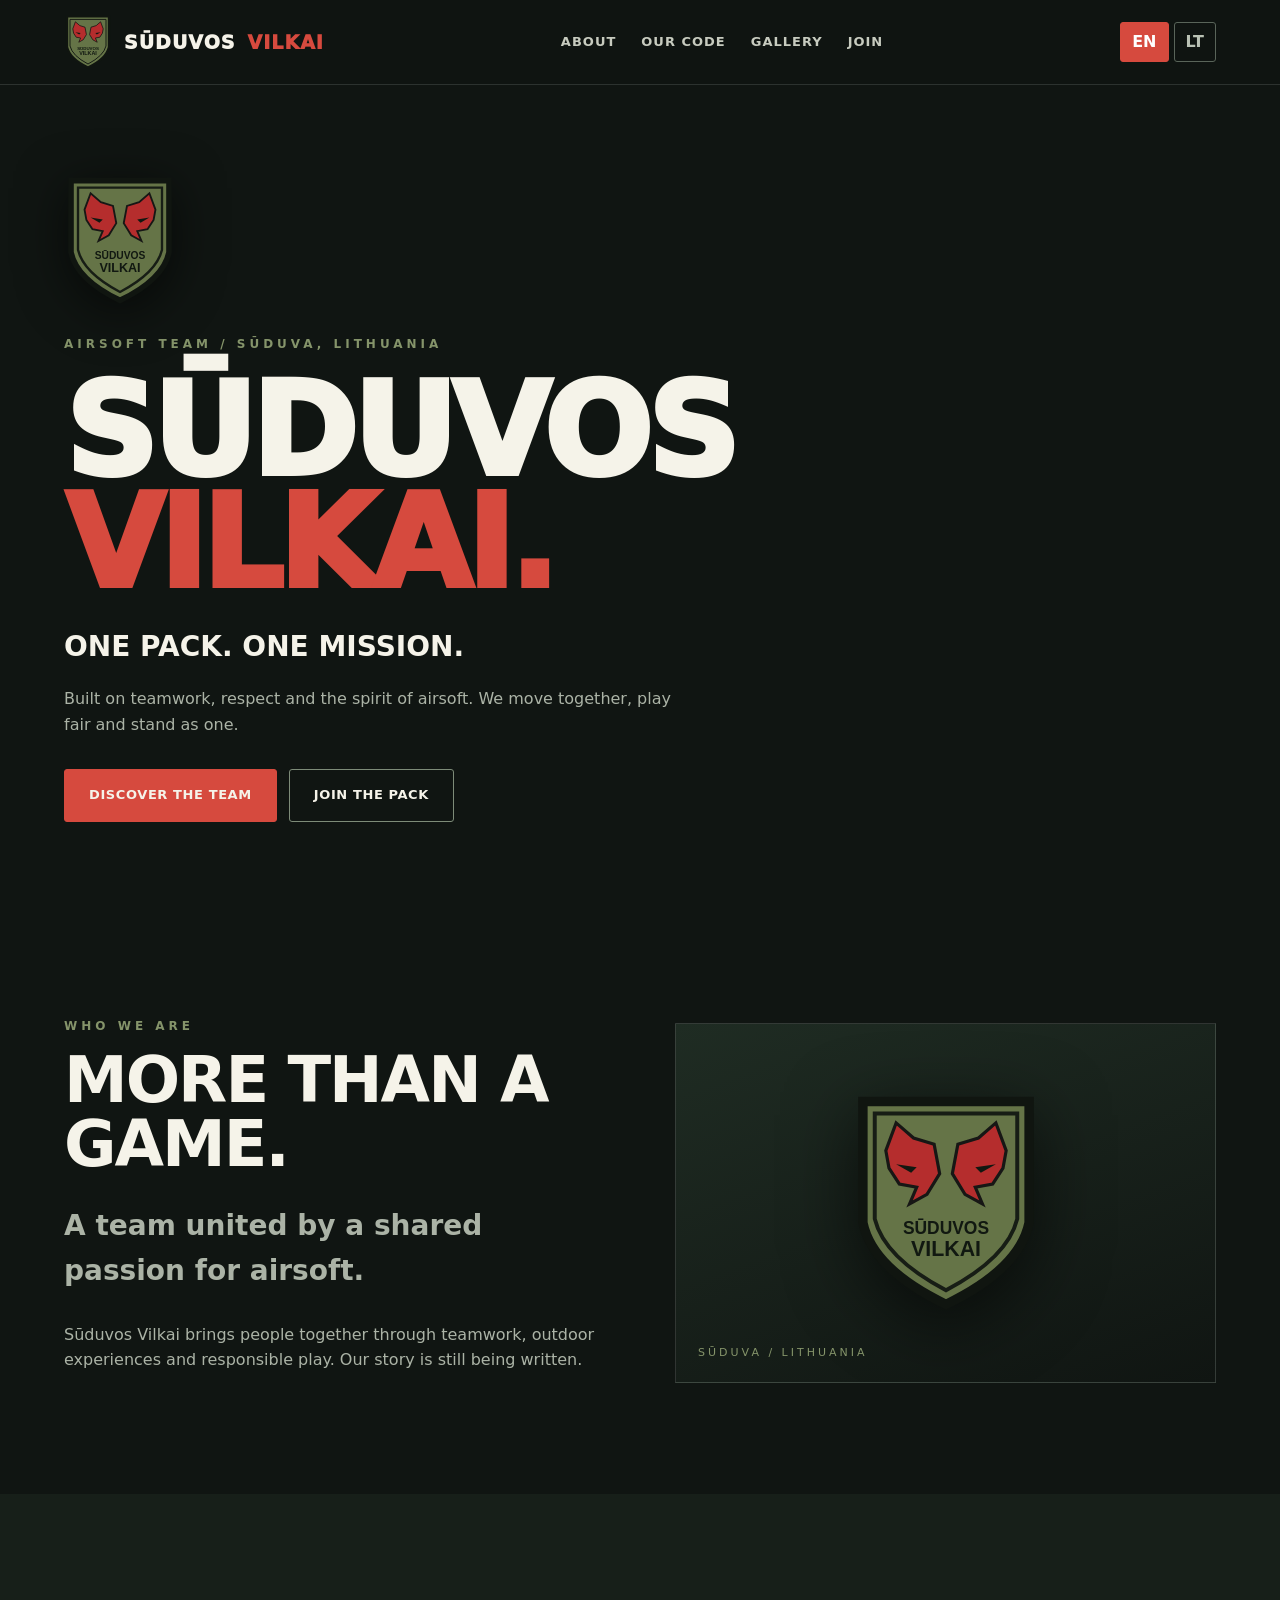
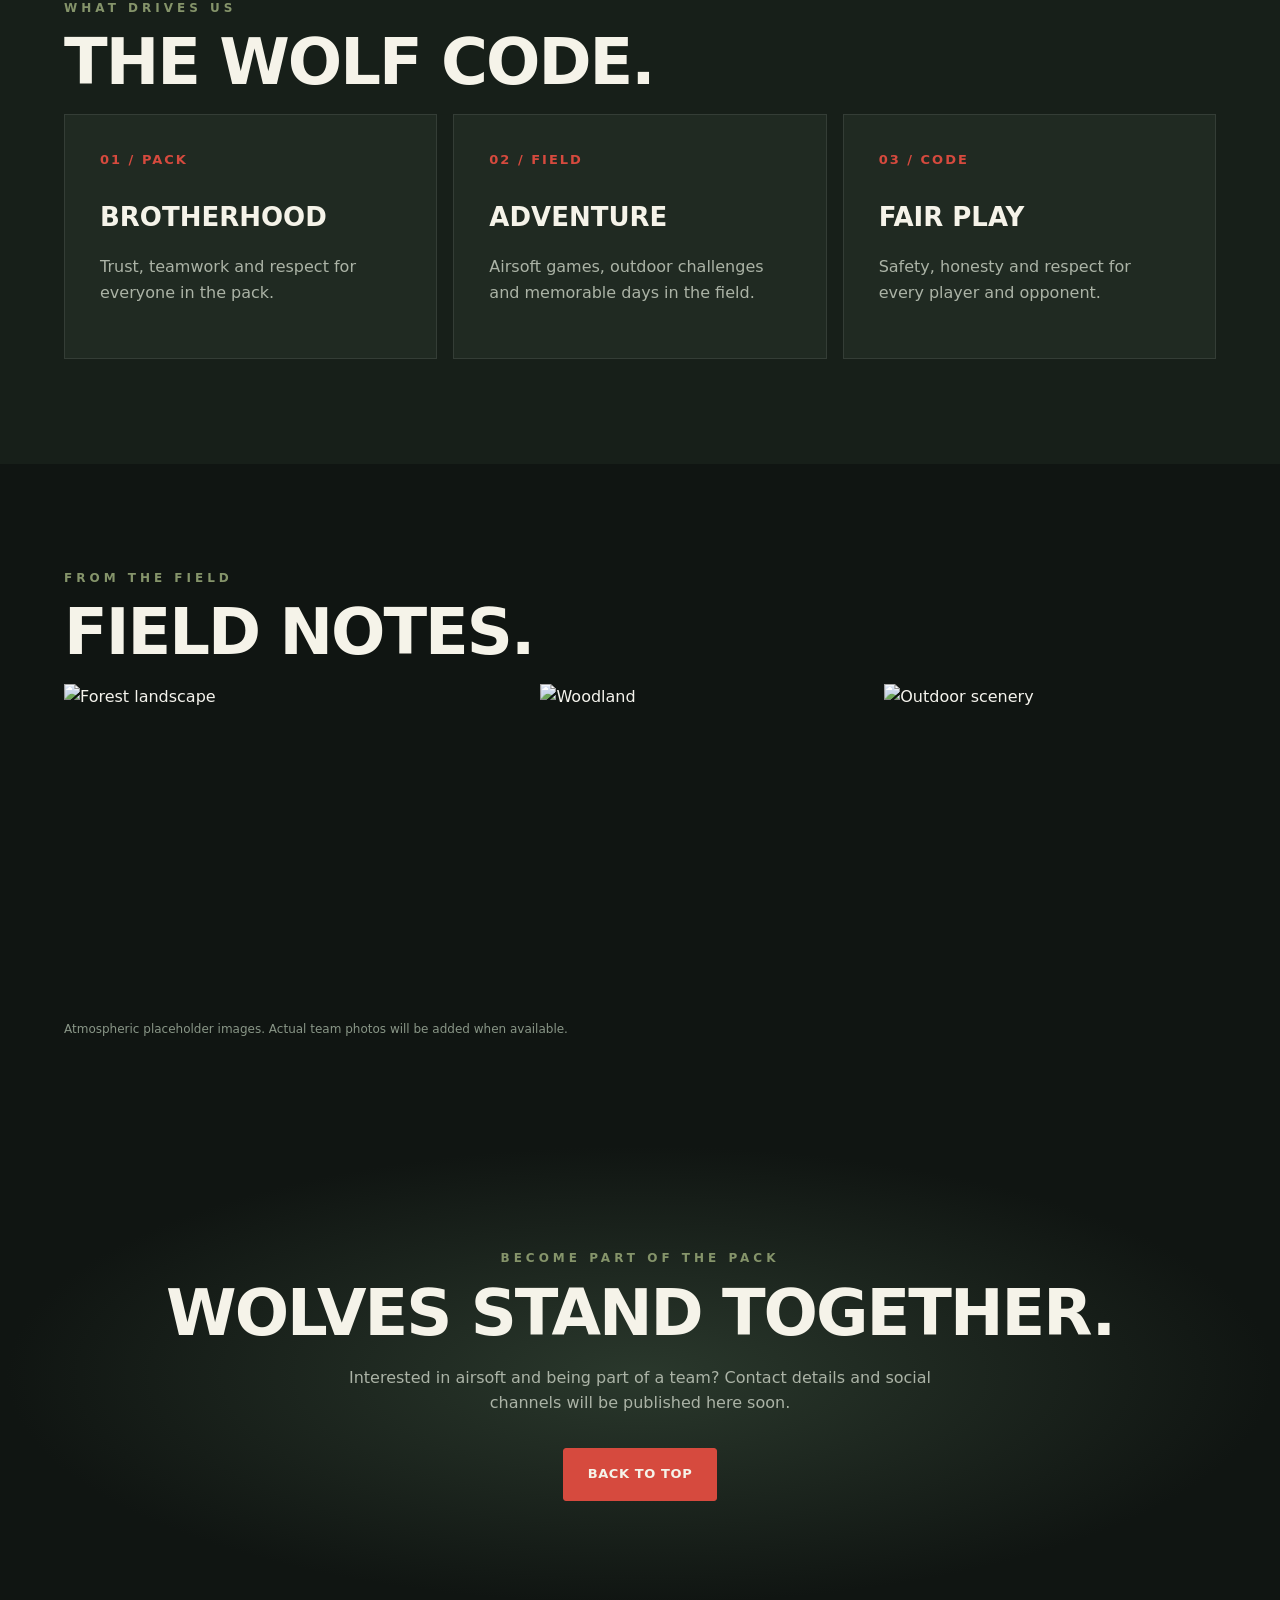
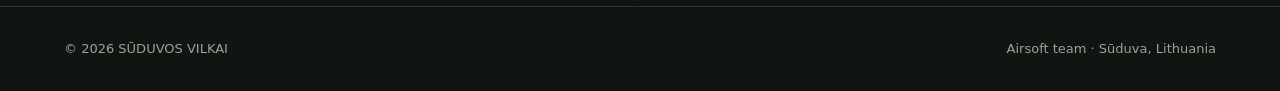
==== airsoft/index.html @ 10c409d3 "Redesign Sūduvos Vilkai website with polished responsive bilingual layout" ====
<!doctype html><html lang="en"><head><meta charset="utf-8"><meta name="viewport" content="width=device-width,initial-scale=1"><meta name="theme-color" content="#101512"><meta name="description" content="Sūduvos Vilkai airsoft team. One pack. One mission."><title>SŪDUVOS VILKAI | Airsoft Team</title><style>
:root{--bg:#101512;--panel:#19211b;--olive:#85946a;--red:#d64a3e;--white:#f5f3e9;--muted:#abb3a6}*{box-sizing:border-box}html{scroll-behavior:smooth}body{margin:0;background:var(--bg);color:var(--white);font:16px/1.6 system-ui,-apple-system,Segoe UI,sans-serif}a{color:inherit;text-decoration:none}button{font:inherit;cursor:pointer}.wrap{width:min(1180px,90%);margin:auto}header{position:sticky;top:0;z-index:10;background:#101512ee;border-bottom:1px solid #ffffff20;backdrop-filter:blur(14px)}.nav{min-height:84px;display:flex;align-items:center;justify-content:space-between;gap:24px}.brand{display:flex;align-items:center;gap:12px;font-size:19px;line-height:1;font-weight:950;letter-spacing:1px}.brand img{height:56px}.brand em{font-style:normal;color:var(--red)}nav{display:flex;gap:25px}nav a{font-size:13px;font-weight:800;letter-spacing:1px;text-transform:uppercase;color:#c7cbbf}nav a:hover{color:var(--white)}.langs{display:flex;gap:5px}.langs button{background:transparent;border:1px solid #596459;color:#b9c1b4;padding:6px 11px;border-radius:3px;font-weight:800}.langs button.active{background:var(--red);border-color:var(--red);color:white}.hero{position:relative;min-height:750px;display:flex;align-items:center;background:linear-gradient(90deg,#101512 0%,#101512ec 40%,#10151266 100%),url('https://images.unsplash.com/photo-1448375240586-882707db888b?auto=format&fit=crop&w=1800&q=85') center/cover}.hero:after{content:"";position:absolute;bottom:0;left:0;right:0;height:140px;background:linear-gradient(transparent,var(--bg))}.hero .wrap{position:relative;z-index:1;padding:90px 0}.tag{color:var(--olive);font-size:12px;letter-spacing:4px;font-weight:900;text-transform:uppercase}.hero-mark{width:112px;filter:drop-shadow(0 10px 25px #0009);margin-bottom:22px}h1{font-size:clamp(66px,10vw,138px);line-height:.87;letter-spacing:-5px;margin:22px 0 26px;font-weight:1000}h1 span{color:var(--red)}.lead{font-size:clamp(20px,2.7vw,28px);font-weight:700;color:#f5f3e9;max-width:650px}.sub{color:var(--muted);max-width:620px}.actions{display:flex;gap:12px;flex-wrap:wrap;margin-top:32px}.btn{padding:15px 24px;font-weight:900;letter-spacing:.6px;text-transform:uppercase;font-size:13px;background:var(--red);border:1px solid var(--red);border-radius:3px}.btn.secondary{background:transparent;border-color:#7d8b78}.section{padding:105px 0}.section.dark{background:#171f19}.section-head{display:flex;justify-content:space-between;align-items:end;gap:20px;margin-bottom:36px}.section h2{font-size:clamp(35px,5vw,65px);line-height:1;letter-spacing:-2px;text-transform:uppercase;margin:12px 0 20px}.section p{color:var(--muted)}.intro{display:grid;grid-template-columns:1fr 1fr;gap:70px;align-items:center}.intro-visual{min-height:360px;border:1px solid #ffffff22;background:linear-gradient(160deg,#1f2c23,#101512);display:grid;place-items:center;position:relative;overflow:hidden}.intro-visual img{width:190px;filter:drop-shadow(0 18px 35px #0009)}.intro-visual:after{content:"SŪDUVA / LITHUANIA";position:absolute;bottom:20px;left:22px;letter-spacing:3px;font-size:11px;color:var(--olive)}.cards{display:grid;grid-template-columns:repeat(3,1fr);gap:16px}.card{padding:35px;background:#202a22;border:1px solid #ffffff17;min-height:245px}.card .number{color:var(--red);font-size:13px;font-weight:900;letter-spacing:2px}.card h3{font-size:26px;text-transform:uppercase;margin:26px 0 8px}.gallery{display:grid;grid-template-columns:1.4fr 1fr 1fr;gap:12px}.gallery img{width:100%;height:320px;object-fit:cover;filter:saturate(.65);display:block}.fine{font-size:12px;color:#899687;margin-top:16px}.join{text-align:center;background:radial-gradient(ellipse at center,#2a382c,#101512 70%)}.join p{margin:0 auto;max-width:600px}.join .actions{justify-content:center}.footer{padding:32px 0;border-top:1px solid #ffffff20;color:#98a497;font-size:13px}.footer .wrap{display:flex;justify-content:space-between;gap:15px}body:has(.langs button:focus-visible) button:focus-visible{outline:2px solid white}@media(max-width:850px){.nav{flex-wrap:wrap;padding:10px 0}.brand{font-size:16px}.brand img{height:45px}nav{order:3;width:100%;justify-content:space-between;gap:8px;padding-bottom:8px}nav a{font-size:11px}.hero{min-height:650px}.intro{grid-template-columns:1fr;gap:25px}.cards,.gallery{grid-template-columns:1fr}.gallery img{height:230px}.section{padding:70px 0}h1{letter-spacing:-3px}.footer .wrap{display:block}}@media(prefers-reduced-motion:reduce){html{scroll-behavior:auto}}</style></head><body>
<header><div class="wrap nav"><a class="brand" href="#home"><img src="data:image/svg+xml,%3Csvg%20xmlns%3D%22http%3A%2F%2Fwww.w3.org%2F2000%2Fsvg%22%20viewBox%3D%220%200%20240%20280%22%3E%3Cpath%20d%3D%22M15%2012H225V165Q213%20223%20120%20268Q27%20223%2015%20165Z%22%20fill%3D%22%23657447%22%20stroke%3D%22%23101510%22%20stroke-width%3D%2212%22%2F%3E%3Cpath%20d%3D%22M30%2027H210V160Q198%20209%20120%20250Q42%20209%2030%20160Z%22%20fill%3D%22none%22%20stroke%3D%22%23171d15%22%20stroke-width%3D%225%22%2F%3E%3Cg%20fill%3D%22%23b52d2d%22%20stroke%3D%22%23171715%22%20stroke-width%3D%224%22%3E%3Cpath%20d%3D%22M44%2074L57%2039L79%2058L105%2066L112%20103L96%20129L74%20141L83%20120L61%20116L48%2096Z%22%2F%3E%3Cpath%20d%3D%22M196%2074L183%2039L161%2058L135%2066L128%20103L144%20129L166%20141L157%20120L179%20116L192%2096Z%22%2F%3E%3C%2Fg%3E%3Cg%20fill%3D%22%23111811%22%3E%3Cpath%20d%3D%22M57%2091L83%2095L76%20102Z%22%2F%3E%3Cpath%20d%3D%22M183%2091L157%2095L164%20102Z%22%2F%3E%3C%2Fg%3E%3Ctext%20x%3D%22120%22%20y%3D%22179%22%20text-anchor%3D%22middle%22%20font-family%3D%22Arial%2Csans-serif%22%20font-size%3D%2222%22%20font-weight%3D%22900%22%20fill%3D%22%23111811%22%3ES%C5%AADUVOS%3C%2Ftext%3E%3Ctext%20x%3D%22120%22%20y%3D%22207%22%20text-anchor%3D%22middle%22%20font-family%3D%22Arial%2Csans-serif%22%20font-size%3D%2227%22%20font-weight%3D%22900%22%20fill%3D%22%23111811%22%3EVILKAI%3C%2Ftext%3E%3C%2Fsvg%3E" alt="Sūduvos Vilkai emblem">SŪDUVOS <em>VILKAI</em></a><nav><a href="#about" data-i="navAbout"></a><a href="#values" data-i="navValues"></a><a href="#gallery" data-i="navGallery"></a><a href="#join" data-i="navJoin"></a></nav><div class="langs"><button id="en" onclick="setLang('en')">EN</button><button id="lt" onclick="setLang('lt')">LT</button></div></div></header>
<main><div class="hero" id="home"><div class="wrap"><img class="hero-mark" src="data:image/svg+xml,%3Csvg%20xmlns%3D%22http%3A%2F%2Fwww.w3.org%2F2000%2Fsvg%22%20viewBox%3D%220%200%20240%20280%22%3E%3Cpath%20d%3D%22M15%2012H225V165Q213%20223%20120%20268Q27%20223%2015%20165Z%22%20fill%3D%22%23657447%22%20stroke%3D%22%23101510%22%20stroke-width%3D%2212%22%2F%3E%3Cpath%20d%3D%22M30%2027H210V160Q198%20209%20120%20250Q42%20209%2030%20160Z%22%20fill%3D%22none%22%20stroke%3D%22%23171d15%22%20stroke-width%3D%225%22%2F%3E%3Cg%20fill%3D%22%23b52d2d%22%20stroke%3D%22%23171715%22%20stroke-width%3D%224%22%3E%3Cpath%20d%3D%22M44%2074L57%2039L79%2058L105%2066L112%20103L96%20129L74%20141L83%20120L61%20116L48%2096Z%22%2F%3E%3Cpath%20d%3D%22M196%2074L183%2039L161%2058L135%2066L128%20103L144%20129L166%20141L157%20120L179%20116L192%2096Z%22%2F%3E%3C%2Fg%3E%3Cg%20fill%3D%22%23111811%22%3E%3Cpath%20d%3D%22M57%2091L83%2095L76%20102Z%22%2F%3E%3Cpath%20d%3D%22M183%2091L157%2095L164%20102Z%22%2F%3E%3C%2Fg%3E%3Ctext%20x%3D%22120%22%20y%3D%22179%22%20text-anchor%3D%22middle%22%20font-family%3D%22Arial%2Csans-serif%22%20font-size%3D%2222%22%20font-weight%3D%22900%22%20fill%3D%22%23111811%22%3ES%C5%AADUVOS%3C%2Ftext%3E%3Ctext%20x%3D%22120%22%20y%3D%22207%22%20text-anchor%3D%22middle%22%20font-family%3D%22Arial%2Csans-serif%22%20font-size%3D%2227%22%20font-weight%3D%22900%22%20fill%3D%22%23111811%22%3EVILKAI%3C%2Ftext%3E%3C%2Fsvg%3E" alt="Sūduvos Vilkai shield"><div class="tag" data-i="eyebrow"></div><h1>SŪDUVOS<br><span>VILKAI.</span></h1><div class="lead" data-i="heroLead"></div><p class="sub" data-i="heroText"></p><div class="actions"><a class="btn" href="#about" data-i="discover"></a><a class="btn secondary" href="#join" data-i="joinUs"></a></div></div></div>
<section class="section" id="about"><div class="wrap intro"><div><div class="tag" data-i="aboutTag"></div><h2 data-i="aboutTitle"></h2><p class="lead" data-i="aboutLead"></p><p data-i="aboutText"></p></div><div class="intro-visual"><img src="data:image/svg+xml,%3Csvg%20xmlns%3D%22http%3A%2F%2Fwww.w3.org%2F2000%2Fsvg%22%20viewBox%3D%220%200%20240%20280%22%3E%3Cpath%20d%3D%22M15%2012H225V165Q213%20223%20120%20268Q27%20223%2015%20165Z%22%20fill%3D%22%23657447%22%20stroke%3D%22%23101510%22%20stroke-width%3D%2212%22%2F%3E%3Cpath%20d%3D%22M30%2027H210V160Q198%20209%20120%20250Q42%20209%2030%20160Z%22%20fill%3D%22none%22%20stroke%3D%22%23171d15%22%20stroke-width%3D%225%22%2F%3E%3Cg%20fill%3D%22%23b52d2d%22%20stroke%3D%22%23171715%22%20stroke-width%3D%224%22%3E%3Cpath%20d%3D%22M44%2074L57%2039L79%2058L105%2066L112%20103L96%20129L74%20141L83%20120L61%20116L48%2096Z%22%2F%3E%3Cpath%20d%3D%22M196%2074L183%2039L161%2058L135%2066L128%20103L144%20129L166%20141L157%20120L179%20116L192%2096Z%22%2F%3E%3C%2Fg%3E%3Cg%20fill%3D%22%23111811%22%3E%3Cpath%20d%3D%22M57%2091L83%2095L76%20102Z%22%2F%3E%3Cpath%20d%3D%22M183%2091L157%2095L164%20102Z%22%2F%3E%3C%2Fg%3E%3Ctext%20x%3D%22120%22%20y%3D%22179%22%20text-anchor%3D%22middle%22%20font-family%3D%22Arial%2Csans-serif%22%20font-size%3D%2222%22%20font-weight%3D%22900%22%20fill%3D%22%23111811%22%3ES%C5%AADUVOS%3C%2Ftext%3E%3Ctext%20x%3D%22120%22%20y%3D%22207%22%20text-anchor%3D%22middle%22%20font-family%3D%22Arial%2Csans-serif%22%20font-size%3D%2227%22%20font-weight%3D%22900%22%20fill%3D%22%23111811%22%3EVILKAI%3C%2Ftext%3E%3C%2Fsvg%3E" alt="Sūduvos Vilkai emblem"></div></div></section>
<section class="section dark" id="values"><div class="wrap"><div class="tag" data-i="valuesTag"></div><h2 data-i="valuesTitle"></h2><div class="cards"><article class="card"><div class="number">01 / PACK</div><h3 data-i="v1"></h3><p data-i="v1Text"></p></article><article class="card"><div class="number">02 / FIELD</div><h3 data-i="v2"></h3><p data-i="v2Text"></p></article><article class="card"><div class="number">03 / CODE</div><h3 data-i="v3"></h3><p data-i="v3Text"></p></article></div></div></section>
<section class="section" id="gallery"><div class="wrap"><div class="tag" data-i="galleryTag"></div><h2 data-i="galleryTitle"></h2><div class="gallery"><img loading="lazy" src="https://images.unsplash.com/photo-1448375240586-882707db888b?auto=format&fit=crop&w=900&q=80" alt="Forest landscape"><img loading="lazy" src="https://images.unsplash.com/photo-1473448912268-2022ce9509d8?auto=format&fit=crop&w=700&q=80" alt="Woodland"><img loading="lazy" src="https://images.unsplash.com/photo-1518709268805-4e9042af9f23?auto=format&fit=crop&w=700&q=80" alt="Outdoor scenery"></div><div class="fine" data-i="galleryNote"></div></div></section>
<section class="section join" id="join"><div class="wrap"><div class="tag" data-i="joinTag"></div><h2 data-i="joinTitle"></h2><p data-i="joinText"></p><div class="actions"><a class="btn" href="#home" data-i="back"></a></div></div></section></main><footer class="footer"><div class="wrap"><span>© 2026 SŪDUVOS VILKAI</span><span data-i="footer"></span></div></footer>
<script>const dict={en:{navAbout:"About",navValues:"Our code",navGallery:"Gallery",navJoin:"Join",eyebrow:"AIRSOFT TEAM / SŪDUVA, LITHUANIA",heroLead:"ONE PACK. ONE MISSION.",heroText:"Built on teamwork, respect and the spirit of airsoft. We move together, play fair and stand as one.",discover:"Discover the team",joinUs:"Join the pack",aboutTag:"WHO WE ARE",aboutTitle:"MORE THAN A GAME.",aboutLead:"A team united by a shared passion for airsoft.",aboutText:"Sūduvos Vilkai brings people together through teamwork, outdoor experiences and responsible play. Our story is still being written.",valuesTag:"WHAT DRIVES US",valuesTitle:"THE WOLF CODE.",v1:"Brotherhood",v1Text:"Trust, teamwork and respect for everyone in the pack.",v2:"Adventure",v2Text:"Airsoft games, outdoor challenges and memorable days in the field.",v3:"Fair play",v3Text:"Safety, honesty and respect for every player and opponent.",galleryTag:"FROM THE FIELD",galleryTitle:"FIELD NOTES.",galleryNote:"Atmospheric placeholder images. Actual team photos will be added when available.",joinTag:"BECOME PART OF THE PACK",joinTitle:"WOLVES STAND TOGETHER.",joinText:"Interested in airsoft and being part of a team? Contact details and social channels will be published here soon.",back:"Back to top",footer:"Airsoft team · Sūduva, Lithuania"},lt:{navAbout:"Apie mus",navValues:"Vertybės",navGallery:"Galerija",navJoin:"Prisijunk",eyebrow:"AIRSOFT KOMANDA / SŪDUVA, LIETUVA",heroLead:"VIENAS BŪRYS. VIENAS TIKSLAS.",heroText:"Mus vienija komandinis darbas, pagarba ir airsofto dvasia. Veikiame kartu, žaidžiame sąžiningai ir laikomės išvien.",discover:"Susipažink su komanda",joinUs:"Prisijunk prie būrio",aboutTag:"KAS MES",aboutTitle:"DAUGIAU NEI ŽAIDIMAS.",aboutLead:"Komanda, kurią vienija aistra airsoftui.",aboutText:"„Sūduvos vilkai“ vienija žmones, kuriems svarbus komandinis darbas, aktyvus laisvalaikis ir atsakingas žaidimas. Mūsų istorija dar tik rašoma.",valuesTag:"KAS MUS VIENIJA",valuesTitle:"VILKŲ KODEKSAS.",v1:"Vienybė",v1Text:"Pasitikėjimas, komandinis darbas ir pagarba kiekvienam būrio nariui.",v2:"Nuotykiai",v2Text:"Airsofto žaidimai, iššūkiai gamtoje ir įsimintinos akimirkos.",v3:"Sąžiningumas",v3Text:"Saugumas, sąžiningas žaidimas ir pagarba kiekvienam dalyviui.",galleryTag:"IŠ ŽAIDIMŲ LAUKO",galleryTitle:"AKIMIRKOS.",galleryNote:"Kol kas naudojamos iliustracinės nuotraukos. Tikros komandos nuotraukos bus pridėtos vėliau.",joinTag:"TAPK BŪRIO DALIMI",joinTitle:"VILKAI LAIKOSI KARTU.",joinText:"Domiesi airsoftu ir komandiniu žaidimu? Kontaktus bei socialinių tinklų nuorodas čia paskelbsime netrukus.",back:"Grįžti į pradžią",footer:"Airsoft komanda · Sūduva, Lietuva"}};function setLang(lang){document.documentElement.lang=lang;document.querySelectorAll('[data-i]').forEach(el=>el.textContent=dict[lang][el.dataset.i]);document.querySelectorAll('.langs button').forEach(el=>{el.classList.toggle('active',el.id===lang);el.setAttribute('aria-pressed',String(el.id===lang))});}setLang('en');</script></body></html>
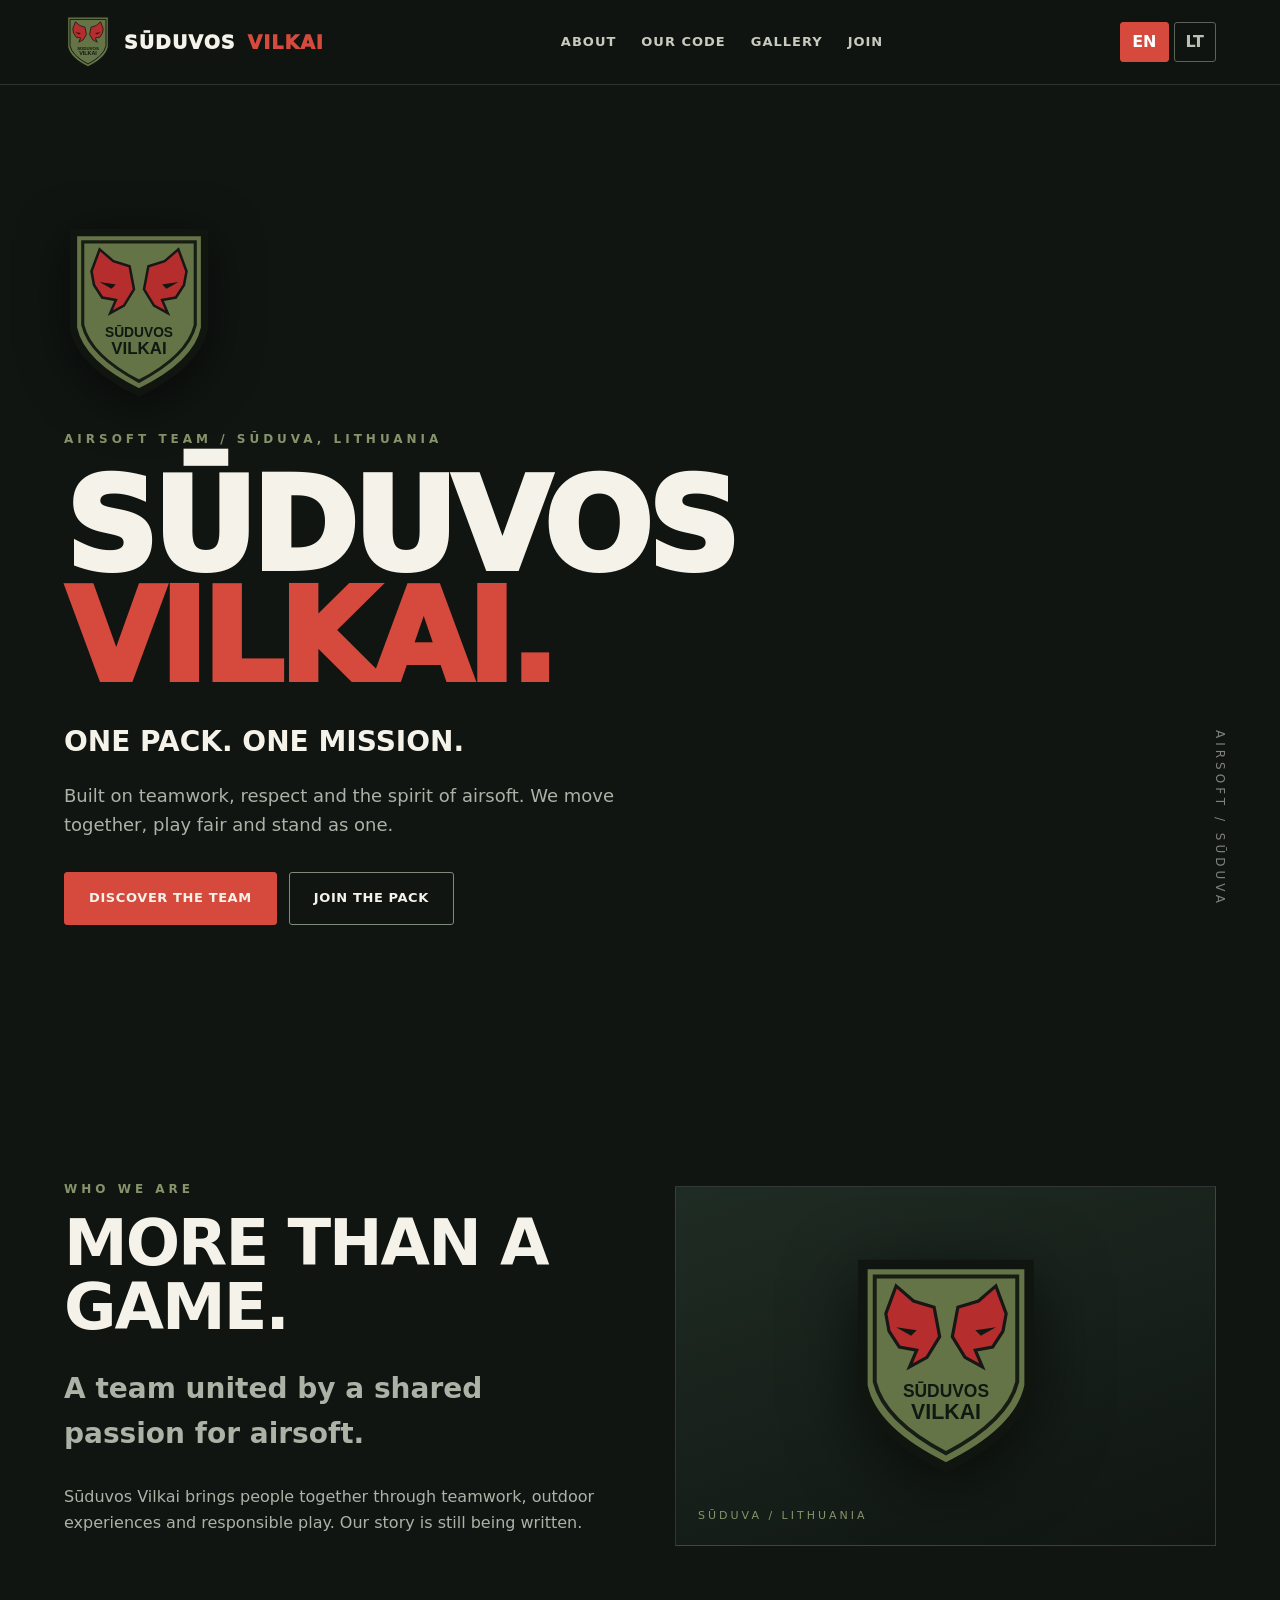
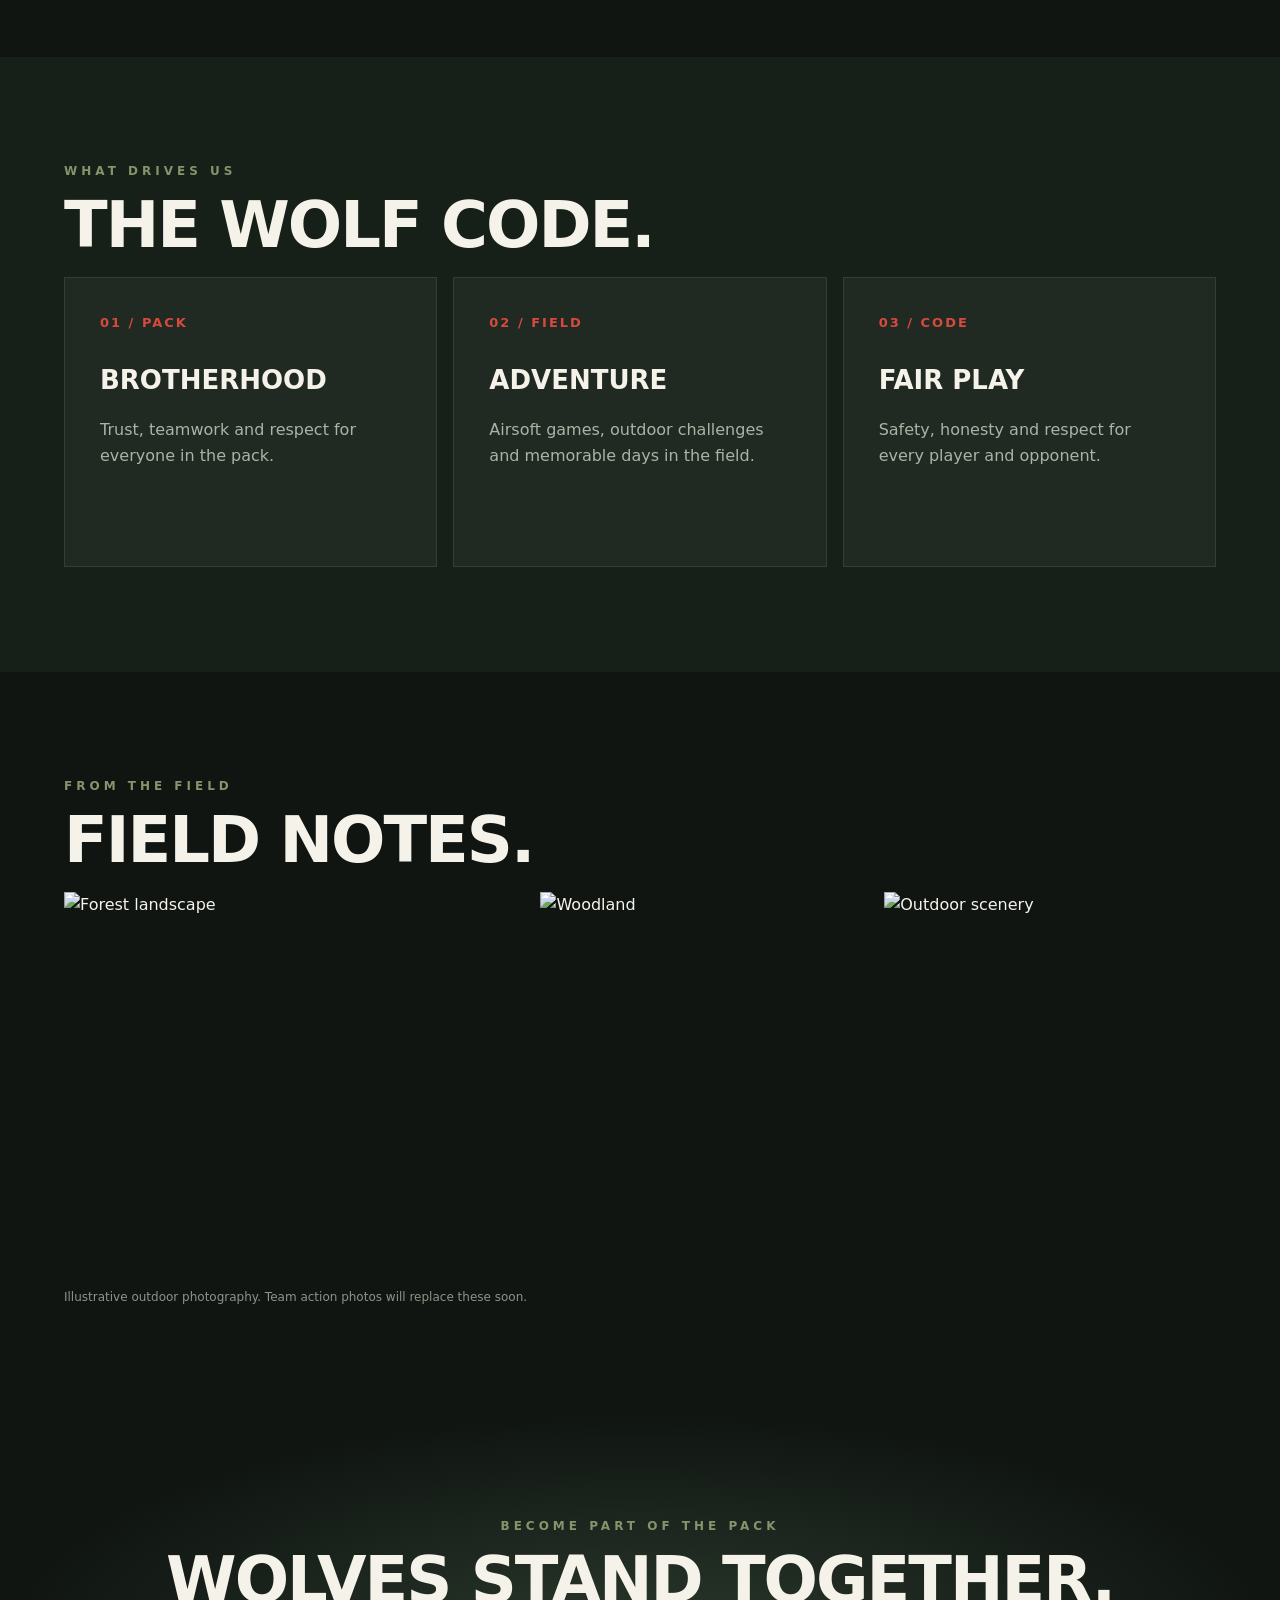
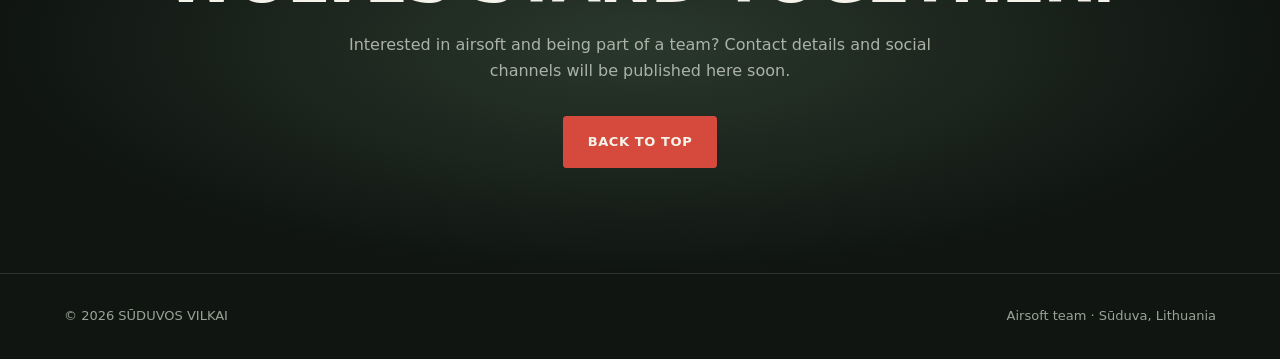
==== commit cf9fd890: "Enhance airsoft site hero visuals, typography and interactive cards" ====
--- a/airsoft/index.html
+++ b/airsoft/index.html
@@ -1,9 +1,9 @@
 <!doctype html><html lang="en"><head><meta charset="utf-8"><meta name="viewport" content="width=device-width,initial-scale=1"><meta name="theme-color" content="#101512"><meta name="description" content="Sūduvos Vilkai airsoft team. One pack. One mission."><title>SŪDUVOS VILKAI | Airsoft Team</title><style>
-:root{--bg:#101512;--panel:#19211b;--olive:#85946a;--red:#d64a3e;--white:#f5f3e9;--muted:#abb3a6}*{box-sizing:border-box}html{scroll-behavior:smooth}body{margin:0;background:var(--bg);color:var(--white);font:16px/1.6 system-ui,-apple-system,Segoe UI,sans-serif}a{color:inherit;text-decoration:none}button{font:inherit;cursor:pointer}.wrap{width:min(1180px,90%);margin:auto}header{position:sticky;top:0;z-index:10;background:#101512ee;border-bottom:1px solid #ffffff20;backdrop-filter:blur(14px)}.nav{min-height:84px;display:flex;align-items:center;justify-content:space-between;gap:24px}.brand{display:flex;align-items:center;gap:12px;font-size:19px;line-height:1;font-weight:950;letter-spacing:1px}.brand img{height:56px}.brand em{font-style:normal;color:var(--red)}nav{display:flex;gap:25px}nav a{font-size:13px;font-weight:800;letter-spacing:1px;text-transform:uppercase;color:#c7cbbf}nav a:hover{color:var(--white)}.langs{display:flex;gap:5px}.langs button{background:transparent;border:1px solid #596459;color:#b9c1b4;padding:6px 11px;border-radius:3px;font-weight:800}.langs button.active{background:var(--red);border-color:var(--red);color:white}.hero{position:relative;min-height:750px;display:flex;align-items:center;background:linear-gradient(90deg,#101512 0%,#101512ec 40%,#10151266 100%),url('https://images.unsplash.com/photo-1448375240586-882707db888b?auto=format&fit=crop&w=1800&q=85') center/cover}.hero:after{content:"";position:absolute;bottom:0;left:0;right:0;height:140px;background:linear-gradient(transparent,var(--bg))}.hero .wrap{position:relative;z-index:1;padding:90px 0}.tag{color:var(--olive);font-size:12px;letter-spacing:4px;font-weight:900;text-transform:uppercase}.hero-mark{width:112px;filter:drop-shadow(0 10px 25px #0009);margin-bottom:22px}h1{font-size:clamp(66px,10vw,138px);line-height:.87;letter-spacing:-5px;margin:22px 0 26px;font-weight:1000}h1 span{color:var(--red)}.lead{font-size:clamp(20px,2.7vw,28px);font-weight:700;color:#f5f3e9;max-width:650px}.sub{color:var(--muted);max-width:620px}.actions{display:flex;gap:12px;flex-wrap:wrap;margin-top:32px}.btn{padding:15px 24px;font-weight:900;letter-spacing:.6px;text-transform:uppercase;font-size:13px;background:var(--red);border:1px solid var(--red);border-radius:3px}.btn.secondary{background:transparent;border-color:#7d8b78}.section{padding:105px 0}.section.dark{background:#171f19}.section-head{display:flex;justify-content:space-between;align-items:end;gap:20px;margin-bottom:36px}.section h2{font-size:clamp(35px,5vw,65px);line-height:1;letter-spacing:-2px;text-transform:uppercase;margin:12px 0 20px}.section p{color:var(--muted)}.intro{display:grid;grid-template-columns:1fr 1fr;gap:70px;align-items:center}.intro-visual{min-height:360px;border:1px solid #ffffff22;background:linear-gradient(160deg,#1f2c23,#101512);display:grid;place-items:center;position:relative;overflow:hidden}.intro-visual img{width:190px;filter:drop-shadow(0 18px 35px #0009)}.intro-visual:after{content:"SŪDUVA / LITHUANIA";position:absolute;bottom:20px;left:22px;letter-spacing:3px;font-size:11px;color:var(--olive)}.cards{display:grid;grid-template-columns:repeat(3,1fr);gap:16px}.card{padding:35px;background:#202a22;border:1px solid #ffffff17;min-height:245px}.card .number{color:var(--red);font-size:13px;font-weight:900;letter-spacing:2px}.card h3{font-size:26px;text-transform:uppercase;margin:26px 0 8px}.gallery{display:grid;grid-template-columns:1.4fr 1fr 1fr;gap:12px}.gallery img{width:100%;height:320px;object-fit:cover;filter:saturate(.65);display:block}.fine{font-size:12px;color:#899687;margin-top:16px}.join{text-align:center;background:radial-gradient(ellipse at center,#2a382c,#101512 70%)}.join p{margin:0 auto;max-width:600px}.join .actions{justify-content:center}.footer{padding:32px 0;border-top:1px solid #ffffff20;color:#98a497;font-size:13px}.footer .wrap{display:flex;justify-content:space-between;gap:15px}body:has(.langs button:focus-visible) button:focus-visible{outline:2px solid white}@media(max-width:850px){.nav{flex-wrap:wrap;padding:10px 0}.brand{font-size:16px}.brand img{height:45px}nav{order:3;width:100%;justify-content:space-between;gap:8px;padding-bottom:8px}nav a{font-size:11px}.hero{min-height:650px}.intro{grid-template-columns:1fr;gap:25px}.cards,.gallery{grid-template-columns:1fr}.gallery img{height:230px}.section{padding:70px 0}h1{letter-spacing:-3px}.footer .wrap{display:block}}@media(prefers-reduced-motion:reduce){html{scroll-behavior:auto}}</style></head><body>
+:root{--bg:#101512;--panel:#19211b;--olive:#85946a;--red:#d64a3e;--white:#f5f3e9;--muted:#abb3a6}*{box-sizing:border-box}html{scroll-behavior:smooth}body{margin:0;background:var(--bg);color:var(--white);font:16px/1.6 system-ui,-apple-system,Segoe UI,sans-serif}a{color:inherit;text-decoration:none}button{font:inherit;cursor:pointer}.wrap{width:min(1180px,90%);margin:auto}header{position:sticky;top:0;z-index:10;background:#101512ee;border-bottom:1px solid #ffffff20;backdrop-filter:blur(14px)}.nav{min-height:84px;display:flex;align-items:center;justify-content:space-between;gap:24px}.brand{display:flex;align-items:center;gap:12px;font-size:19px;line-height:1;font-weight:950;letter-spacing:1px}.brand img{height:56px}.brand em{font-style:normal;color:var(--red)}nav{display:flex;gap:25px}nav a{font-size:13px;font-weight:800;letter-spacing:1px;text-transform:uppercase;color:#c7cbbf}nav a:hover{color:var(--white)}.langs{display:flex;gap:5px}.langs button{background:transparent;border:1px solid #596459;color:#b9c1b4;padding:6px 11px;border-radius:3px;font-weight:800}.langs button.active{background:var(--red);border-color:var(--red);color:white}.hero{position:relative;min-height:830px;display:flex;align-items:center;background:linear-gradient(90deg,#101512 0%,#101512dc 35%,#10151235 100%),url('https://images.unsplash.com/photo-1518709268805-4e9042af9f23?auto=format&fit=crop&w=1800&q=85') center/cover}.hero:after{content:"";position:absolute;bottom:0;left:0;right:0;height:140px;background:linear-gradient(transparent,var(--bg))}.hero .wrap{position:relative;z-index:1;padding:90px 0}.tag{color:var(--olive);font-size:12px;letter-spacing:4px;font-weight:900;text-transform:uppercase}.hero-mark{width:150px;filter:drop-shadow(0 10px 25px #0009);margin-bottom:22px}h1{font-size:clamp(66px,10vw,138px);line-height:.87;letter-spacing:-5px;margin:22px 0 26px;font-weight:1000}h1 span{color:var(--red)}.lead{font-size:clamp(20px,2.7vw,28px);font-weight:700;color:#f5f3e9;max-width:650px}.sub{color:var(--muted);max-width:620px}.actions{display:flex;gap:12px;flex-wrap:wrap;margin-top:32px}.btn{padding:15px 24px;font-weight:900;letter-spacing:.6px;text-transform:uppercase;font-size:13px;background:var(--red);border:1px solid var(--red);border-radius:3px}.btn.secondary{background:transparent;border-color:#7d8b78}.section{padding:105px 0}.section.dark{background:#171f19}.section-head{display:flex;justify-content:space-between;align-items:end;gap:20px;margin-bottom:36px}.section h2{font-size:clamp(35px,5vw,65px);line-height:1;letter-spacing:-2px;text-transform:uppercase;margin:12px 0 20px}.section p{color:var(--muted)}.intro{display:grid;grid-template-columns:1fr 1fr;gap:70px;align-items:center}.intro-visual{min-height:360px;border:1px solid #ffffff22;background:linear-gradient(160deg,#1f2c23,#101512);display:grid;place-items:center;position:relative;overflow:hidden}.intro-visual img{width:190px;filter:drop-shadow(0 18px 35px #0009)}.intro-visual:after{content:"SŪDUVA / LITHUANIA";position:absolute;bottom:20px;left:22px;letter-spacing:3px;font-size:11px;color:var(--olive)}.cards{display:grid;grid-template-columns:repeat(3,1fr);gap:16px}.card{padding:35px;background:#202a22;border:1px solid #ffffff17;min-height:290px}.card .number{color:var(--red);font-size:13px;font-weight:900;letter-spacing:2px}.card h3{font-size:26px;text-transform:uppercase;margin:26px 0 8px}.gallery{display:grid;grid-template-columns:1.4fr 1fr 1fr;gap:12px}.gallery img{width:100%;height:380px;object-fit:cover;filter:saturate(.65);display:block}.fine{font-size:12px;color:#899687;margin-top:16px}.join{text-align:center;background:radial-gradient(ellipse at center,#2a382c,#101512 70%)}.join p{margin:0 auto;max-width:600px}.join .actions{justify-content:center}.footer{padding:32px 0;border-top:1px solid #ffffff20;color:#98a497;font-size:13px}.footer .wrap{display:flex;justify-content:space-between;gap:15px}body:has(.langs button:focus-visible) button:focus-visible{outline:2px solid white}@media(max-width:850px){.nav{flex-wrap:wrap;padding:10px 0}.brand{font-size:16px}.brand img{height:45px}nav{order:3;width:100%;justify-content:space-between;gap:8px;padding-bottom:8px}nav a{font-size:11px}.hero{min-height:650px}.intro{grid-template-columns:1fr;gap:25px}.cards,.gallery{grid-template-columns:1fr}.gallery img{height:230px}.section{padding:70px 0}h1{letter-spacing:-3px}.footer .wrap{display:block}}@media(prefers-reduced-motion:reduce){html{scroll-behavior:auto}}@media(min-width:851px){.hero .wrap{padding-top:140px;padding-bottom:150px}.hero .sub{font-size:18px}.card{transition:transform .2s,border-color .2s}.card:hover{transform:translateY(-7px);border-color:#d64a3e88}.gallery img{transition:filter .25s,transform .25s}.gallery img:hover{filter:saturate(1);transform:scale(1.015)}}.hero:before{content:'AIRSOFT / SŪDUVA';position:absolute;right:4%;bottom:17%;color:#ffffff77;font-size:12px;letter-spacing:4px;writing-mode:vertical-rl;z-index:1}</style></head><body>
 <header><div class="wrap nav"><a class="brand" href="#home"><img src="data:image/svg+xml,%3Csvg%20xmlns%3D%22http%3A%2F%2Fwww.w3.org%2F2000%2Fsvg%22%20viewBox%3D%220%200%20240%20280%22%3E%3Cpath%20d%3D%22M15%2012H225V165Q213%20223%20120%20268Q27%20223%2015%20165Z%22%20fill%3D%22%23657447%22%20stroke%3D%22%23101510%22%20stroke-width%3D%2212%22%2F%3E%3Cpath%20d%3D%22M30%2027H210V160Q198%20209%20120%20250Q42%20209%2030%20160Z%22%20fill%3D%22none%22%20stroke%3D%22%23171d15%22%20stroke-width%3D%225%22%2F%3E%3Cg%20fill%3D%22%23b52d2d%22%20stroke%3D%22%23171715%22%20stroke-width%3D%224%22%3E%3Cpath%20d%3D%22M44%2074L57%2039L79%2058L105%2066L112%20103L96%20129L74%20141L83%20120L61%20116L48%2096Z%22%2F%3E%3Cpath%20d%3D%22M196%2074L183%2039L161%2058L135%2066L128%20103L144%20129L166%20141L157%20120L179%20116L192%2096Z%22%2F%3E%3C%2Fg%3E%3Cg%20fill%3D%22%23111811%22%3E%3Cpath%20d%3D%22M57%2091L83%2095L76%20102Z%22%2F%3E%3Cpath%20d%3D%22M183%2091L157%2095L164%20102Z%22%2F%3E%3C%2Fg%3E%3Ctext%20x%3D%22120%22%20y%3D%22179%22%20text-anchor%3D%22middle%22%20font-family%3D%22Arial%2Csans-serif%22%20font-size%3D%2222%22%20font-weight%3D%22900%22%20fill%3D%22%23111811%22%3ES%C5%AADUVOS%3C%2Ftext%3E%3Ctext%20x%3D%22120%22%20y%3D%22207%22%20text-anchor%3D%22middle%22%20font-family%3D%22Arial%2Csans-serif%22%20font-size%3D%2227%22%20font-weight%3D%22900%22%20fill%3D%22%23111811%22%3EVILKAI%3C%2Ftext%3E%3C%2Fsvg%3E" alt="Sūduvos Vilkai emblem">SŪDUVOS <em>VILKAI</em></a><nav><a href="#about" data-i="navAbout"></a><a href="#values" data-i="navValues"></a><a href="#gallery" data-i="navGallery"></a><a href="#join" data-i="navJoin"></a></nav><div class="langs"><button id="en" onclick="setLang('en')">EN</button><button id="lt" onclick="setLang('lt')">LT</button></div></div></header>
 <main><div class="hero" id="home"><div class="wrap"><img class="hero-mark" src="data:image/svg+xml,%3Csvg%20xmlns%3D%22http%3A%2F%2Fwww.w3.org%2F2000%2Fsvg%22%20viewBox%3D%220%200%20240%20280%22%3E%3Cpath%20d%3D%22M15%2012H225V165Q213%20223%20120%20268Q27%20223%2015%20165Z%22%20fill%3D%22%23657447%22%20stroke%3D%22%23101510%22%20stroke-width%3D%2212%22%2F%3E%3Cpath%20d%3D%22M30%2027H210V160Q198%20209%20120%20250Q42%20209%2030%20160Z%22%20fill%3D%22none%22%20stroke%3D%22%23171d15%22%20stroke-width%3D%225%22%2F%3E%3Cg%20fill%3D%22%23b52d2d%22%20stroke%3D%22%23171715%22%20stroke-width%3D%224%22%3E%3Cpath%20d%3D%22M44%2074L57%2039L79%2058L105%2066L112%20103L96%20129L74%20141L83%20120L61%20116L48%2096Z%22%2F%3E%3Cpath%20d%3D%22M196%2074L183%2039L161%2058L135%2066L128%20103L144%20129L166%20141L157%20120L179%20116L192%2096Z%22%2F%3E%3C%2Fg%3E%3Cg%20fill%3D%22%23111811%22%3E%3Cpath%20d%3D%22M57%2091L83%2095L76%20102Z%22%2F%3E%3Cpath%20d%3D%22M183%2091L157%2095L164%20102Z%22%2F%3E%3C%2Fg%3E%3Ctext%20x%3D%22120%22%20y%3D%22179%22%20text-anchor%3D%22middle%22%20font-family%3D%22Arial%2Csans-serif%22%20font-size%3D%2222%22%20font-weight%3D%22900%22%20fill%3D%22%23111811%22%3ES%C5%AADUVOS%3C%2Ftext%3E%3Ctext%20x%3D%22120%22%20y%3D%22207%22%20text-anchor%3D%22middle%22%20font-family%3D%22Arial%2Csans-serif%22%20font-size%3D%2227%22%20font-weight%3D%22900%22%20fill%3D%22%23111811%22%3EVILKAI%3C%2Ftext%3E%3C%2Fsvg%3E" alt="Sūduvos Vilkai shield"><div class="tag" data-i="eyebrow"></div><h1>SŪDUVOS<br><span>VILKAI.</span></h1><div class="lead" data-i="heroLead"></div><p class="sub" data-i="heroText"></p><div class="actions"><a class="btn" href="#about" data-i="discover"></a><a class="btn secondary" href="#join" data-i="joinUs"></a></div></div></div>
 <section class="section" id="about"><div class="wrap intro"><div><div class="tag" data-i="aboutTag"></div><h2 data-i="aboutTitle"></h2><p class="lead" data-i="aboutLead"></p><p data-i="aboutText"></p></div><div class="intro-visual"><img src="data:image/svg+xml,%3Csvg%20xmlns%3D%22http%3A%2F%2Fwww.w3.org%2F2000%2Fsvg%22%20viewBox%3D%220%200%20240%20280%22%3E%3Cpath%20d%3D%22M15%2012H225V165Q213%20223%20120%20268Q27%20223%2015%20165Z%22%20fill%3D%22%23657447%22%20stroke%3D%22%23101510%22%20stroke-width%3D%2212%22%2F%3E%3Cpath%20d%3D%22M30%2027H210V160Q198%20209%20120%20250Q42%20209%2030%20160Z%22%20fill%3D%22none%22%20stroke%3D%22%23171d15%22%20stroke-width%3D%225%22%2F%3E%3Cg%20fill%3D%22%23b52d2d%22%20stroke%3D%22%23171715%22%20stroke-width%3D%224%22%3E%3Cpath%20d%3D%22M44%2074L57%2039L79%2058L105%2066L112%20103L96%20129L74%20141L83%20120L61%20116L48%2096Z%22%2F%3E%3Cpath%20d%3D%22M196%2074L183%2039L161%2058L135%2066L128%20103L144%20129L166%20141L157%20120L179%20116L192%2096Z%22%2F%3E%3C%2Fg%3E%3Cg%20fill%3D%22%23111811%22%3E%3Cpath%20d%3D%22M57%2091L83%2095L76%20102Z%22%2F%3E%3Cpath%20d%3D%22M183%2091L157%2095L164%20102Z%22%2F%3E%3C%2Fg%3E%3Ctext%20x%3D%22120%22%20y%3D%22179%22%20text-anchor%3D%22middle%22%20font-family%3D%22Arial%2Csans-serif%22%20font-size%3D%2222%22%20font-weight%3D%22900%22%20fill%3D%22%23111811%22%3ES%C5%AADUVOS%3C%2Ftext%3E%3Ctext%20x%3D%22120%22%20y%3D%22207%22%20text-anchor%3D%22middle%22%20font-family%3D%22Arial%2Csans-serif%22%20font-size%3D%2227%22%20font-weight%3D%22900%22%20fill%3D%22%23111811%22%3EVILKAI%3C%2Ftext%3E%3C%2Fsvg%3E" alt="Sūduvos Vilkai emblem"></div></div></section>
 <section class="section dark" id="values"><div class="wrap"><div class="tag" data-i="valuesTag"></div><h2 data-i="valuesTitle"></h2><div class="cards"><article class="card"><div class="number">01 / PACK</div><h3 data-i="v1"></h3><p data-i="v1Text"></p></article><article class="card"><div class="number">02 / FIELD</div><h3 data-i="v2"></h3><p data-i="v2Text"></p></article><article class="card"><div class="number">03 / CODE</div><h3 data-i="v3"></h3><p data-i="v3Text"></p></article></div></div></section>
 <section class="section" id="gallery"><div class="wrap"><div class="tag" data-i="galleryTag"></div><h2 data-i="galleryTitle"></h2><div class="gallery"><img loading="lazy" src="https://images.unsplash.com/photo-1448375240586-882707db888b?auto=format&fit=crop&w=900&q=80" alt="Forest landscape"><img loading="lazy" src="https://images.unsplash.com/photo-1473448912268-2022ce9509d8?auto=format&fit=crop&w=700&q=80" alt="Woodland"><img loading="lazy" src="https://images.unsplash.com/photo-1518709268805-4e9042af9f23?auto=format&fit=crop&w=700&q=80" alt="Outdoor scenery"></div><div class="fine" data-i="galleryNote"></div></div></section>
 <section class="section join" id="join"><div class="wrap"><div class="tag" data-i="joinTag"></div><h2 data-i="joinTitle"></h2><p data-i="joinText"></p><div class="actions"><a class="btn" href="#home" data-i="back"></a></div></div></section></main><footer class="footer"><div class="wrap"><span>© 2026 SŪDUVOS VILKAI</span><span data-i="footer"></span></div></footer>
-<script>const dict={en:{navAbout:"About",navValues:"Our code",navGallery:"Gallery",navJoin:"Join",eyebrow:"AIRSOFT TEAM / SŪDUVA, LITHUANIA",heroLead:"ONE PACK. ONE MISSION.",heroText:"Built on teamwork, respect and the spirit of airsoft. We move together, play fair and stand as one.",discover:"Discover the team",joinUs:"Join the pack",aboutTag:"WHO WE ARE",aboutTitle:"MORE THAN A GAME.",aboutLead:"A team united by a shared passion for airsoft.",aboutText:"Sūduvos Vilkai brings people together through teamwork, outdoor experiences and responsible play. Our story is still being written.",valuesTag:"WHAT DRIVES US",valuesTitle:"THE WOLF CODE.",v1:"Brotherhood",v1Text:"Trust, teamwork and respect for everyone in the pack.",v2:"Adventure",v2Text:"Airsoft games, outdoor challenges and memorable days in the field.",v3:"Fair play",v3Text:"Safety, honesty and respect for every player and opponent.",galleryTag:"FROM THE FIELD",galleryTitle:"FIELD NOTES.",galleryNote:"Atmospheric placeholder images. Actual team photos will be added when available.",joinTag:"BECOME PART OF THE PACK",joinTitle:"WOLVES STAND TOGETHER.",joinText:"Interested in airsoft and being part of a team? Contact details and social channels will be published here soon.",back:"Back to top",footer:"Airsoft team · Sūduva, Lithuania"},lt:{navAbout:"Apie mus",navValues:"Vertybės",navGallery:"Galerija",navJoin:"Prisijunk",eyebrow:"AIRSOFT KOMANDA / SŪDUVA, LIETUVA",heroLead:"VIENAS BŪRYS. VIENAS TIKSLAS.",heroText:"Mus vienija komandinis darbas, pagarba ir airsofto dvasia. Veikiame kartu, žaidžiame sąžiningai ir laikomės išvien.",discover:"Susipažink su komanda",joinUs:"Prisijunk prie būrio",aboutTag:"KAS MES",aboutTitle:"DAUGIAU NEI ŽAIDIMAS.",aboutLead:"Komanda, kurią vienija aistra airsoftui.",aboutText:"„Sūduvos vilkai“ vienija žmones, kuriems svarbus komandinis darbas, aktyvus laisvalaikis ir atsakingas žaidimas. Mūsų istorija dar tik rašoma.",valuesTag:"KAS MUS VIENIJA",valuesTitle:"VILKŲ KODEKSAS.",v1:"Vienybė",v1Text:"Pasitikėjimas, komandinis darbas ir pagarba kiekvienam būrio nariui.",v2:"Nuotykiai",v2Text:"Airsofto žaidimai, iššūkiai gamtoje ir įsimintinos akimirkos.",v3:"Sąžiningumas",v3Text:"Saugumas, sąžiningas žaidimas ir pagarba kiekvienam dalyviui.",galleryTag:"IŠ ŽAIDIMŲ LAUKO",galleryTitle:"AKIMIRKOS.",galleryNote:"Kol kas naudojamos iliustracinės nuotraukos. Tikros komandos nuotraukos bus pridėtos vėliau.",joinTag:"TAPK BŪRIO DALIMI",joinTitle:"VILKAI LAIKOSI KARTU.",joinText:"Domiesi airsoftu ir komandiniu žaidimu? Kontaktus bei socialinių tinklų nuorodas čia paskelbsime netrukus.",back:"Grįžti į pradžią",footer:"Airsoft komanda · Sūduva, Lietuva"}};function setLang(lang){document.documentElement.lang=lang;document.querySelectorAll('[data-i]').forEach(el=>el.textContent=dict[lang][el.dataset.i]);document.querySelectorAll('.langs button').forEach(el=>{el.classList.toggle('active',el.id===lang);el.setAttribute('aria-pressed',String(el.id===lang))});}setLang('en');</script></body></html>+<script>const dict={en:{navAbout:"About",navValues:"Our code",navGallery:"Gallery",navJoin:"Join",eyebrow:"AIRSOFT TEAM / SŪDUVA, LITHUANIA",heroLead:"ONE PACK. ONE MISSION.",heroText:"Built on teamwork, respect and the spirit of airsoft. We move together, play fair and stand as one.",discover:"Discover the team",joinUs:"Join the pack",aboutTag:"WHO WE ARE",aboutTitle:"MORE THAN A GAME.",aboutLead:"A team united by a shared passion for airsoft.",aboutText:"Sūduvos Vilkai brings people together through teamwork, outdoor experiences and responsible play. Our story is still being written.",valuesTag:"WHAT DRIVES US",valuesTitle:"THE WOLF CODE.",v1:"Brotherhood",v1Text:"Trust, teamwork and respect for everyone in the pack.",v2:"Adventure",v2Text:"Airsoft games, outdoor challenges and memorable days in the field.",v3:"Fair play",v3Text:"Safety, honesty and respect for every player and opponent.",galleryTag:"FROM THE FIELD",galleryTitle:"FIELD NOTES.",galleryNote:"Illustrative outdoor photography. Team action photos will replace these soon.",joinTag:"BECOME PART OF THE PACK",joinTitle:"WOLVES STAND TOGETHER.",joinText:"Interested in airsoft and being part of a team? Contact details and social channels will be published here soon.",back:"Back to top",footer:"Airsoft team · Sūduva, Lithuania"},lt:{navAbout:"Apie mus",navValues:"Vertybės",navGallery:"Galerija",navJoin:"Prisijunk",eyebrow:"AIRSOFT KOMANDA / SŪDUVA, LIETUVA",heroLead:"VIENAS BŪRYS. VIENAS TIKSLAS.",heroText:"Mus vienija komandinis darbas, pagarba ir airsofto dvasia. Veikiame kartu, žaidžiame sąžiningai ir laikomės išvien.",discover:"Susipažink su komanda",joinUs:"Prisijunk prie būrio",aboutTag:"KAS MES",aboutTitle:"DAUGIAU NEI ŽAIDIMAS.",aboutLead:"Komanda, kurią vienija aistra airsoftui.",aboutText:"„Sūduvos vilkai“ vienija žmones, kuriems svarbus komandinis darbas, aktyvus laisvalaikis ir atsakingas žaidimas. Mūsų istorija dar tik rašoma.",valuesTag:"KAS MUS VIENIJA",valuesTitle:"VILKŲ KODEKSAS.",v1:"Vienybė",v1Text:"Pasitikėjimas, komandinis darbas ir pagarba kiekvienam būrio nariui.",v2:"Nuotykiai",v2Text:"Airsofto žaidimai, iššūkiai gamtoje ir įsimintinos akimirkos.",v3:"Sąžiningumas",v3Text:"Saugumas, sąžiningas žaidimas ir pagarba kiekvienam dalyviui.",galleryTag:"IŠ ŽAIDIMŲ LAUKO",galleryTitle:"AKIMIRKOS.",galleryNote:"Kol kas naudojamos iliustracinės gamtos nuotraukos, vėliau jas pakeis komandos žaidimų kadrai.",joinTag:"TAPK BŪRIO DALIMI",joinTitle:"VILKAI LAIKOSI KARTU.",joinText:"Domiesi airsoftu ir komandiniu žaidimu? Kontaktus bei socialinių tinklų nuorodas čia paskelbsime netrukus.",back:"Grįžti į pradžią",footer:"Airsoft komanda · Sūduva, Lietuva"}};function setLang(lang){document.documentElement.lang=lang;document.querySelectorAll('[data-i]').forEach(el=>el.textContent=dict[lang][el.dataset.i]);document.querySelectorAll('.langs button').forEach(el=>{el.classList.toggle('active',el.id===lang);el.setAttribute('aria-pressed',String(el.id===lang))});}setLang('en');</script></body></html>
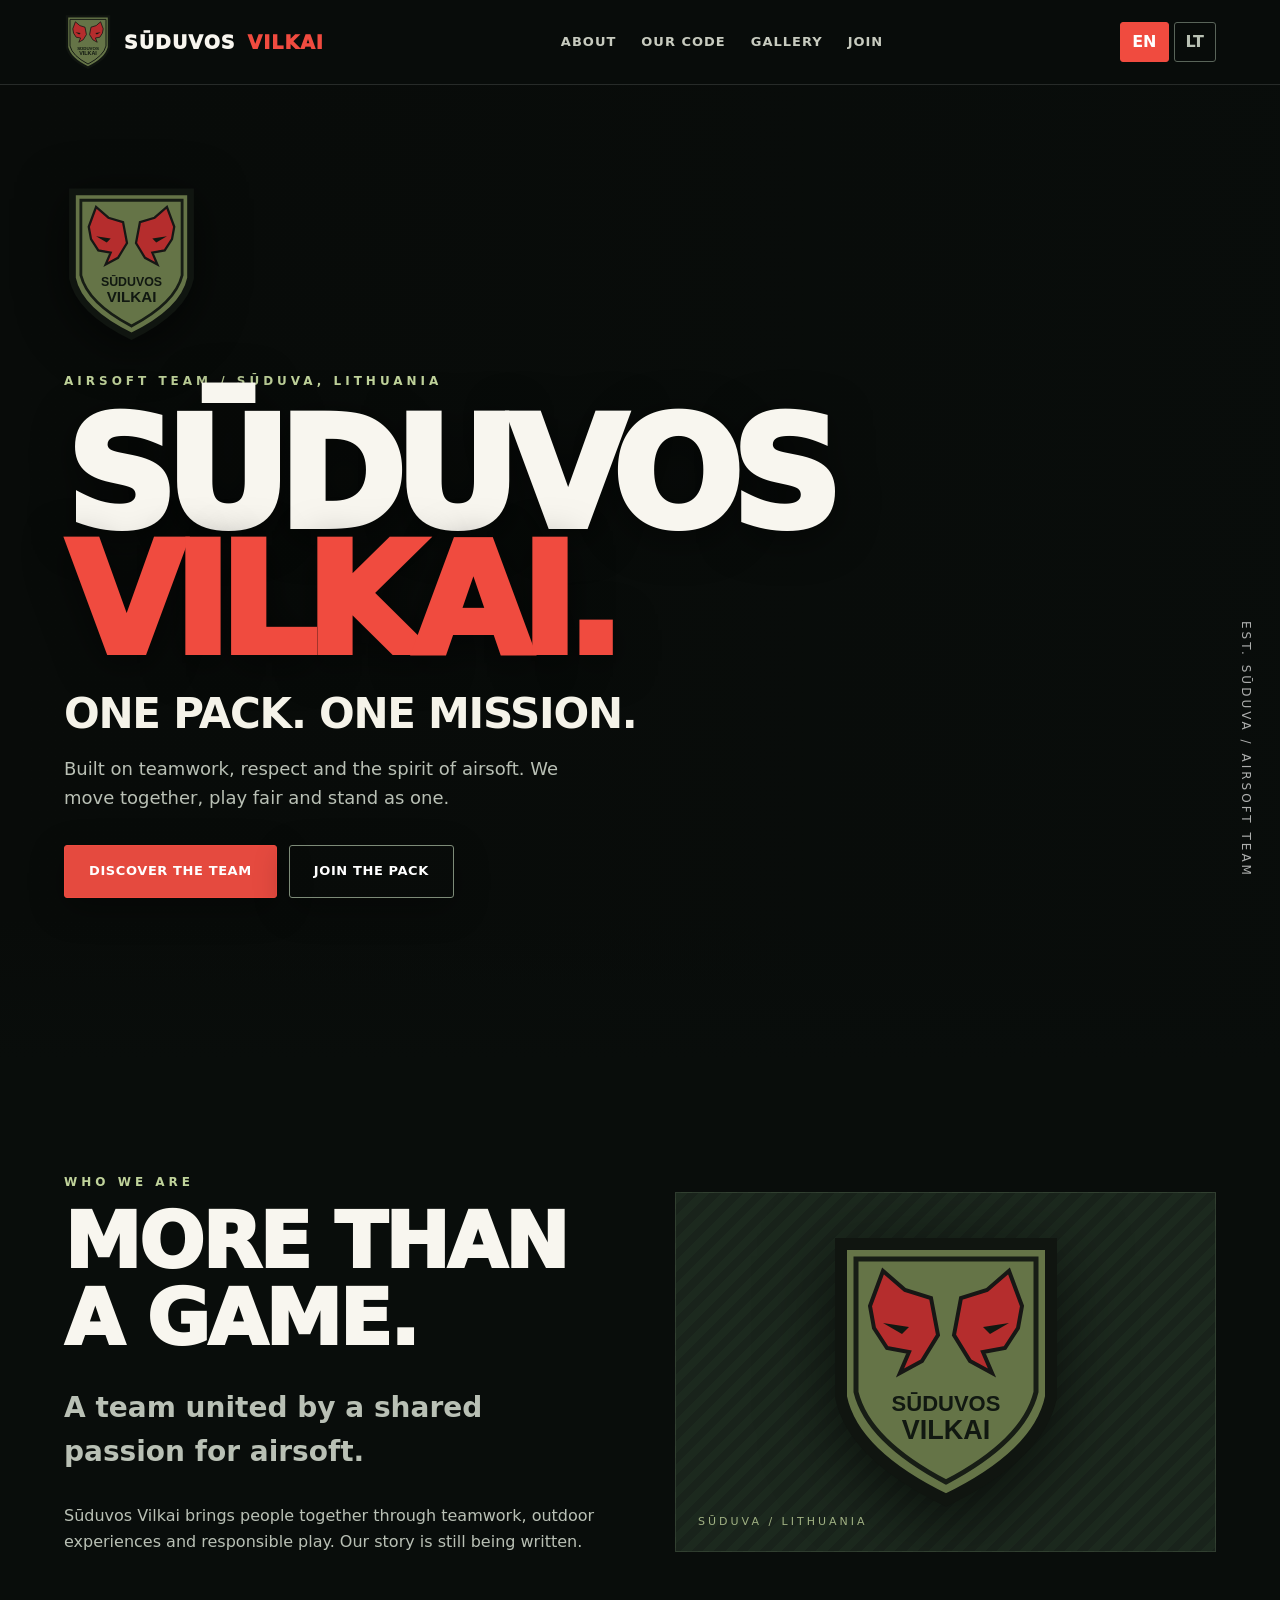
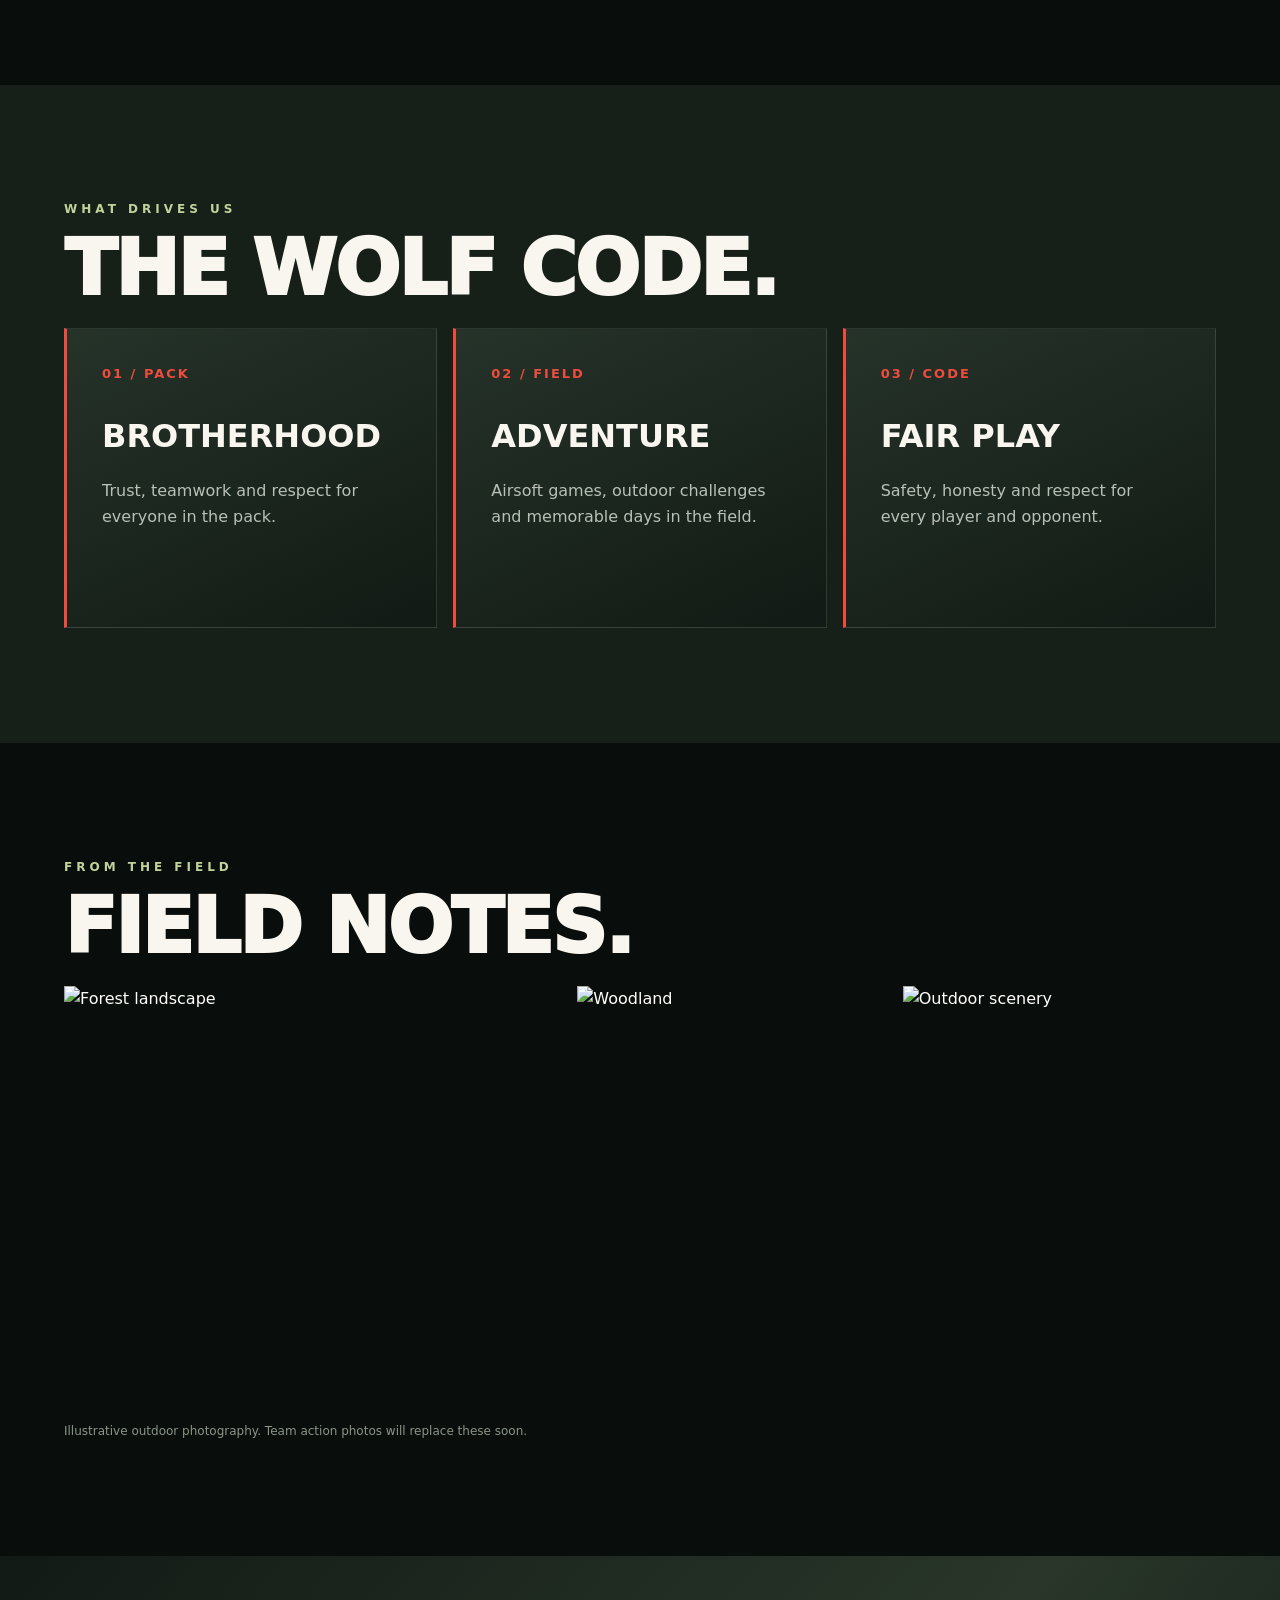
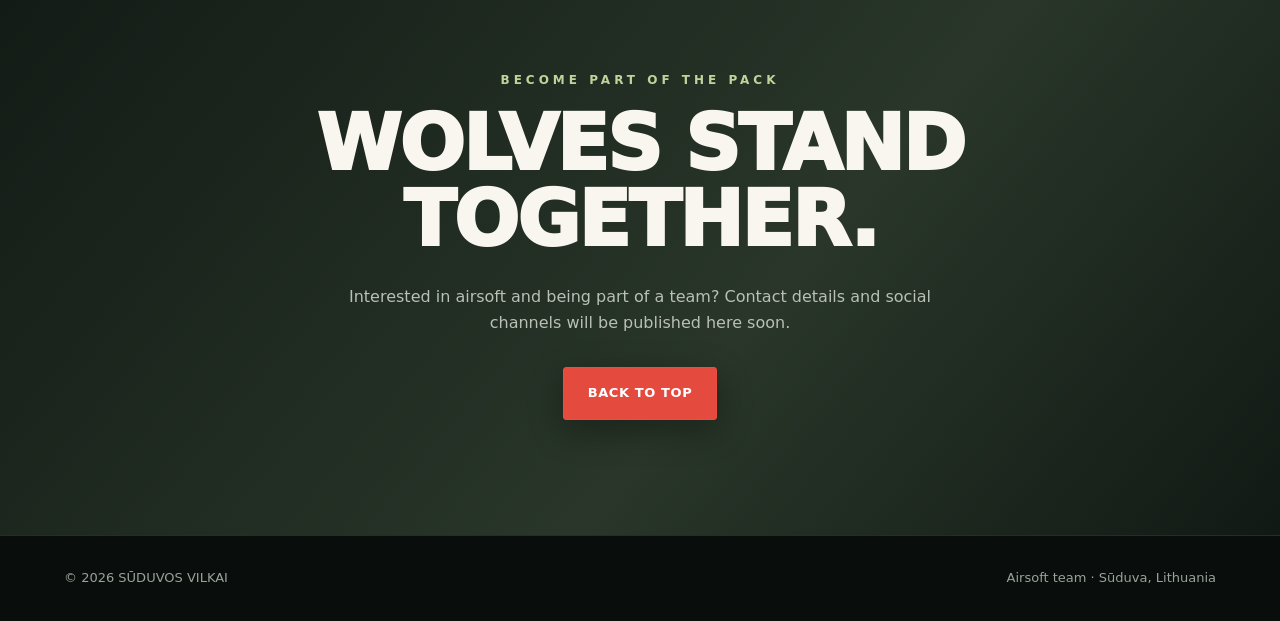
==== commit 0f0003d4: "Ship bold tactical airsoft visual redesign" ====
--- a/airsoft/index.html
+++ b/airsoft/index.html
@@ -1,9 +1,11 @@
 <!doctype html><html lang="en"><head><meta charset="utf-8"><meta name="viewport" content="width=device-width,initial-scale=1"><meta name="theme-color" content="#101512"><meta name="description" content="Sūduvos Vilkai airsoft team. One pack. One mission."><title>SŪDUVOS VILKAI | Airsoft Team</title><style>
-:root{--bg:#101512;--panel:#19211b;--olive:#85946a;--red:#d64a3e;--white:#f5f3e9;--muted:#abb3a6}*{box-sizing:border-box}html{scroll-behavior:smooth}body{margin:0;background:var(--bg);color:var(--white);font:16px/1.6 system-ui,-apple-system,Segoe UI,sans-serif}a{color:inherit;text-decoration:none}button{font:inherit;cursor:pointer}.wrap{width:min(1180px,90%);margin:auto}header{position:sticky;top:0;z-index:10;background:#101512ee;border-bottom:1px solid #ffffff20;backdrop-filter:blur(14px)}.nav{min-height:84px;display:flex;align-items:center;justify-content:space-between;gap:24px}.brand{display:flex;align-items:center;gap:12px;font-size:19px;line-height:1;font-weight:950;letter-spacing:1px}.brand img{height:56px}.brand em{font-style:normal;color:var(--red)}nav{display:flex;gap:25px}nav a{font-size:13px;font-weight:800;letter-spacing:1px;text-transform:uppercase;color:#c7cbbf}nav a:hover{color:var(--white)}.langs{display:flex;gap:5px}.langs button{background:transparent;border:1px solid #596459;color:#b9c1b4;padding:6px 11px;border-radius:3px;font-weight:800}.langs button.active{background:var(--red);border-color:var(--red);color:white}.hero{position:relative;min-height:830px;display:flex;align-items:center;background:linear-gradient(90deg,#101512 0%,#101512dc 35%,#10151235 100%),url('https://images.unsplash.com/photo-1518709268805-4e9042af9f23?auto=format&fit=crop&w=1800&q=85') center/cover}.hero:after{content:"";position:absolute;bottom:0;left:0;right:0;height:140px;background:linear-gradient(transparent,var(--bg))}.hero .wrap{position:relative;z-index:1;padding:90px 0}.tag{color:var(--olive);font-size:12px;letter-spacing:4px;font-weight:900;text-transform:uppercase}.hero-mark{width:150px;filter:drop-shadow(0 10px 25px #0009);margin-bottom:22px}h1{font-size:clamp(66px,10vw,138px);line-height:.87;letter-spacing:-5px;margin:22px 0 26px;font-weight:1000}h1 span{color:var(--red)}.lead{font-size:clamp(20px,2.7vw,28px);font-weight:700;color:#f5f3e9;max-width:650px}.sub{color:var(--muted);max-width:620px}.actions{display:flex;gap:12px;flex-wrap:wrap;margin-top:32px}.btn{padding:15px 24px;font-weight:900;letter-spacing:.6px;text-transform:uppercase;font-size:13px;background:var(--red);border:1px solid var(--red);border-radius:3px}.btn.secondary{background:transparent;border-color:#7d8b78}.section{padding:105px 0}.section.dark{background:#171f19}.section-head{display:flex;justify-content:space-between;align-items:end;gap:20px;margin-bottom:36px}.section h2{font-size:clamp(35px,5vw,65px);line-height:1;letter-spacing:-2px;text-transform:uppercase;margin:12px 0 20px}.section p{color:var(--muted)}.intro{display:grid;grid-template-columns:1fr 1fr;gap:70px;align-items:center}.intro-visual{min-height:360px;border:1px solid #ffffff22;background:linear-gradient(160deg,#1f2c23,#101512);display:grid;place-items:center;position:relative;overflow:hidden}.intro-visual img{width:190px;filter:drop-shadow(0 18px 35px #0009)}.intro-visual:after{content:"SŪDUVA / LITHUANIA";position:absolute;bottom:20px;left:22px;letter-spacing:3px;font-size:11px;color:var(--olive)}.cards{display:grid;grid-template-columns:repeat(3,1fr);gap:16px}.card{padding:35px;background:#202a22;border:1px solid #ffffff17;min-height:290px}.card .number{color:var(--red);font-size:13px;font-weight:900;letter-spacing:2px}.card h3{font-size:26px;text-transform:uppercase;margin:26px 0 8px}.gallery{display:grid;grid-template-columns:1.4fr 1fr 1fr;gap:12px}.gallery img{width:100%;height:380px;object-fit:cover;filter:saturate(.65);display:block}.fine{font-size:12px;color:#899687;margin-top:16px}.join{text-align:center;background:radial-gradient(ellipse at center,#2a382c,#101512 70%)}.join p{margin:0 auto;max-width:600px}.join .actions{justify-content:center}.footer{padding:32px 0;border-top:1px solid #ffffff20;color:#98a497;font-size:13px}.footer .wrap{display:flex;justify-content:space-between;gap:15px}body:has(.langs button:focus-visible) button:focus-visible{outline:2px solid white}@media(max-width:850px){.nav{flex-wrap:wrap;padding:10px 0}.brand{font-size:16px}.brand img{height:45px}nav{order:3;width:100%;justify-content:space-between;gap:8px;padding-bottom:8px}nav a{font-size:11px}.hero{min-height:650px}.intro{grid-template-columns:1fr;gap:25px}.cards,.gallery{grid-template-columns:1fr}.gallery img{height:230px}.section{padding:70px 0}h1{letter-spacing:-3px}.footer .wrap{display:block}}@media(prefers-reduced-motion:reduce){html{scroll-behavior:auto}}@media(min-width:851px){.hero .wrap{padding-top:140px;padding-bottom:150px}.hero .sub{font-size:18px}.card{transition:transform .2s,border-color .2s}.card:hover{transform:translateY(-7px);border-color:#d64a3e88}.gallery img{transition:filter .25s,transform .25s}.gallery img:hover{filter:saturate(1);transform:scale(1.015)}}.hero:before{content:'AIRSOFT / SŪDUVA';position:absolute;right:4%;bottom:17%;color:#ffffff77;font-size:12px;letter-spacing:4px;writing-mode:vertical-rl;z-index:1}</style></head><body>
+:root{--bg:#101512;--panel:#19211b;--olive:#85946a;--red:#d64a3e;--white:#f5f3e9;--muted:#abb3a6}*{box-sizing:border-box}html{scroll-behavior:smooth}body{margin:0;background:var(--bg);color:var(--white);font:16px/1.6 system-ui,-apple-system,Segoe UI,sans-serif}a{color:inherit;text-decoration:none}button{font:inherit;cursor:pointer}.wrap{width:min(1180px,90%);margin:auto}header{position:sticky;top:0;z-index:10;background:#101512ee;border-bottom:1px solid #ffffff20;backdrop-filter:blur(14px)}.nav{min-height:84px;display:flex;align-items:center;justify-content:space-between;gap:24px}.brand{display:flex;align-items:center;gap:12px;font-size:19px;line-height:1;font-weight:950;letter-spacing:1px}.brand img{height:56px}.brand em{font-style:normal;color:var(--red)}nav{display:flex;gap:25px}nav a{font-size:13px;font-weight:800;letter-spacing:1px;text-transform:uppercase;color:#c7cbbf}nav a:hover{color:var(--white)}.langs{display:flex;gap:5px}.langs button{background:transparent;border:1px solid #596459;color:#b9c1b4;padding:6px 11px;border-radius:3px;font-weight:800}.langs button.active{background:var(--red);border-color:var(--red);color:white}.hero{position:relative;min-height:830px;display:flex;align-items:center;background:linear-gradient(90deg,#101512 0%,#101512dc 35%,#10151235 100%),url('https://images.unsplash.com/photo-1518709268805-4e9042af9f23?auto=format&fit=crop&w=1800&q=85') center/cover}.hero:after{content:"";position:absolute;bottom:0;left:0;right:0;height:140px;background:linear-gradient(transparent,var(--bg))}.hero .wrap{position:relative;z-index:1;padding:90px 0}.tag{color:var(--olive);font-size:12px;letter-spacing:4px;font-weight:900;text-transform:uppercase}.hero-mark{width:150px;filter:drop-shadow(0 10px 25px #0009);margin-bottom:22px}h1{font-size:clamp(66px,10vw,138px);line-height:.87;letter-spacing:-5px;margin:22px 0 26px;font-weight:1000}h1 span{color:var(--red)}.lead{font-size:clamp(20px,2.7vw,28px);font-weight:700;color:#f5f3e9;max-width:650px}.sub{color:var(--muted);max-width:620px}.actions{display:flex;gap:12px;flex-wrap:wrap;margin-top:32px}.btn{padding:15px 24px;font-weight:900;letter-spacing:.6px;text-transform:uppercase;font-size:13px;background:var(--red);border:1px solid var(--red);border-radius:3px}.btn.secondary{background:transparent;border-color:#7d8b78}.section{padding:105px 0}.section.dark{background:#171f19}.section-head{display:flex;justify-content:space-between;align-items:end;gap:20px;margin-bottom:36px}.section h2{font-size:clamp(35px,5vw,65px);line-height:1;letter-spacing:-2px;text-transform:uppercase;margin:12px 0 20px}.section p{color:var(--muted)}.intro{display:grid;grid-template-columns:1fr 1fr;gap:70px;align-items:center}.intro-visual{min-height:360px;border:1px solid #ffffff22;background:linear-gradient(160deg,#1f2c23,#101512);display:grid;place-items:center;position:relative;overflow:hidden}.intro-visual img{width:190px;filter:drop-shadow(0 18px 35px #0009)}.intro-visual:after{content:"SŪDUVA / LITHUANIA";position:absolute;bottom:20px;left:22px;letter-spacing:3px;font-size:11px;color:var(--olive)}.cards{display:grid;grid-template-columns:repeat(3,1fr);gap:16px}.card{padding:35px;background:#202a22;border:1px solid #ffffff17;min-height:290px}.card .number{color:var(--red);font-size:13px;font-weight:900;letter-spacing:2px}.card h3{font-size:26px;text-transform:uppercase;margin:26px 0 8px}.gallery{display:grid;grid-template-columns:1.4fr 1fr 1fr;gap:12px}.gallery img{width:100%;height:380px;object-fit:cover;filter:saturate(.65);display:block}.fine{font-size:12px;color:#899687;margin-top:16px}.join{text-align:center;background:radial-gradient(ellipse at center,#2a382c,#101512 70%)}.join p{margin:0 auto;max-width:600px}.join .actions{justify-content:center}.footer{padding:32px 0;border-top:1px solid #ffffff20;color:#98a497;font-size:13px}.footer .wrap{display:flex;justify-content:space-between;gap:15px}body:has(.langs button:focus-visible) button:focus-visible{outline:2px solid white}@media(max-width:850px){.nav{flex-wrap:wrap;padding:10px 0}.brand{font-size:16px}.brand img{height:45px}nav{order:3;width:100%;justify-content:space-between;gap:8px;padding-bottom:8px}nav a{font-size:11px}.hero{min-height:650px}.intro{grid-template-columns:1fr;gap:25px}.cards,.gallery{grid-template-columns:1fr}.gallery img{height:230px}.section{padding:70px 0}h1{letter-spacing:-3px}.footer .wrap{display:block}}@media(prefers-reduced-motion:reduce){html{scroll-behavior:auto}}@media(min-width:851px){.hero .wrap{padding-top:140px;padding-bottom:150px}.hero .sub{font-size:18px}.card{transition:transform .2s,border-color .2s}.card:hover{transform:translateY(-7px);border-color:#d64a3e88}.gallery img{transition:filter .25s,transform .25s}.gallery img:hover{filter:saturate(1);transform:scale(1.015)}}.hero:before{content:'AIRSOFT / SŪDUVA';position:absolute;right:4%;bottom:17%;color:#ffffff77;font-size:12px;letter-spacing:4px;writing-mode:vertical-rl;z-index:1}</style><style>
+:root{--bg:#090d0b;--panel:#141c17;--olive:#a0b183;--red:#f04b3f;--white:#f8f6ef;--muted:#b9c0b5}body{background:var(--bg)}header{background:#090d0bf2}.hero{min-height:95svh;background:linear-gradient(90deg,#080b09 0%,#080b09e8 28%,#080b0980 63%,#080b0920 100%),url('https://images.unsplash.com/photo-1518709268805-4e9042af9f23?auto=format&fit=crop&w=2000&q=90') center/cover}.hero .wrap{padding:100px 0 160px}.hero h1{font-size:clamp(72px,12vw,170px);letter-spacing:-.075em;line-height:.82;text-shadow:0 8px 40px #0008}.hero .lead{font-size:clamp(24px,3.5vw,42px);line-height:1.1;max-width:720px;text-transform:uppercase;letter-spacing:-.03em}.hero .sub{font-size:18px;max-width:510px}.hero-mark{width:135px}.tag{color:#c0d39b}.btn{background:#e54a3f;color:#fff;box-shadow:0 10px 35px #0005}.btn:hover{filter:brightness(1.15)}.section{padding:115px 0}.section h2{font-size:clamp(46px,6vw,86px);font-weight:950}.intro-visual{background:repeating-linear-gradient(135deg,#1c291e,#1c291e 8px,#19231b 8px,#19231b 16px);border:1px solid #6f7f6744}.intro-visual img{width:240px}.card{background:linear-gradient(155deg,#263329,#111a14);border-left:3px solid var(--red);min-height:300px}.card h3{font-size:32px}.gallery{grid-template-columns:1.6fr 1fr 1fr}.gallery img{height:420px;filter:saturate(.8) contrast(1.1)}.join{background:linear-gradient(130deg,#121a15,#293629 60%,#111914)}.join h2{max-width:900px;margin:15px auto 25px}.nav a:hover{color:var(--red)}.hero:before{content:'EST. SŪDUVA  /  AIRSOFT TEAM';position:absolute;right:25px;bottom:180px;writing-mode:vertical-rl;letter-spacing:3px;color:#ffffffaa;font-size:12px;z-index:2}@media(max-width:850px){.hero{min-height:750px;background-position:65% center}.hero h1{font-size:clamp(64px,15vw,110px)}.hero .wrap{padding:95px 0 130px}.gallery{grid-template-columns:1fr}.gallery img{height:260px}.section{padding:75px 0}.hero:before{display:none}}
+</style></head><body>
 <header><div class="wrap nav"><a class="brand" href="#home"><img src="data:image/svg+xml,%3Csvg%20xmlns%3D%22http%3A%2F%2Fwww.w3.org%2F2000%2Fsvg%22%20viewBox%3D%220%200%20240%20280%22%3E%3Cpath%20d%3D%22M15%2012H225V165Q213%20223%20120%20268Q27%20223%2015%20165Z%22%20fill%3D%22%23657447%22%20stroke%3D%22%23101510%22%20stroke-width%3D%2212%22%2F%3E%3Cpath%20d%3D%22M30%2027H210V160Q198%20209%20120%20250Q42%20209%2030%20160Z%22%20fill%3D%22none%22%20stroke%3D%22%23171d15%22%20stroke-width%3D%225%22%2F%3E%3Cg%20fill%3D%22%23b52d2d%22%20stroke%3D%22%23171715%22%20stroke-width%3D%224%22%3E%3Cpath%20d%3D%22M44%2074L57%2039L79%2058L105%2066L112%20103L96%20129L74%20141L83%20120L61%20116L48%2096Z%22%2F%3E%3Cpath%20d%3D%22M196%2074L183%2039L161%2058L135%2066L128%20103L144%20129L166%20141L157%20120L179%20116L192%2096Z%22%2F%3E%3C%2Fg%3E%3Cg%20fill%3D%22%23111811%22%3E%3Cpath%20d%3D%22M57%2091L83%2095L76%20102Z%22%2F%3E%3Cpath%20d%3D%22M183%2091L157%2095L164%20102Z%22%2F%3E%3C%2Fg%3E%3Ctext%20x%3D%22120%22%20y%3D%22179%22%20text-anchor%3D%22middle%22%20font-family%3D%22Arial%2Csans-serif%22%20font-size%3D%2222%22%20font-weight%3D%22900%22%20fill%3D%22%23111811%22%3ES%C5%AADUVOS%3C%2Ftext%3E%3Ctext%20x%3D%22120%22%20y%3D%22207%22%20text-anchor%3D%22middle%22%20font-family%3D%22Arial%2Csans-serif%22%20font-size%3D%2227%22%20font-weight%3D%22900%22%20fill%3D%22%23111811%22%3EVILKAI%3C%2Ftext%3E%3C%2Fsvg%3E" alt="Sūduvos Vilkai emblem">SŪDUVOS <em>VILKAI</em></a><nav><a href="#about" data-i="navAbout"></a><a href="#values" data-i="navValues"></a><a href="#gallery" data-i="navGallery"></a><a href="#join" data-i="navJoin"></a></nav><div class="langs"><button id="en" onclick="setLang('en')">EN</button><button id="lt" onclick="setLang('lt')">LT</button></div></div></header>
 <main><div class="hero" id="home"><div class="wrap"><img class="hero-mark" src="data:image/svg+xml,%3Csvg%20xmlns%3D%22http%3A%2F%2Fwww.w3.org%2F2000%2Fsvg%22%20viewBox%3D%220%200%20240%20280%22%3E%3Cpath%20d%3D%22M15%2012H225V165Q213%20223%20120%20268Q27%20223%2015%20165Z%22%20fill%3D%22%23657447%22%20stroke%3D%22%23101510%22%20stroke-width%3D%2212%22%2F%3E%3Cpath%20d%3D%22M30%2027H210V160Q198%20209%20120%20250Q42%20209%2030%20160Z%22%20fill%3D%22none%22%20stroke%3D%22%23171d15%22%20stroke-width%3D%225%22%2F%3E%3Cg%20fill%3D%22%23b52d2d%22%20stroke%3D%22%23171715%22%20stroke-width%3D%224%22%3E%3Cpath%20d%3D%22M44%2074L57%2039L79%2058L105%2066L112%20103L96%20129L74%20141L83%20120L61%20116L48%2096Z%22%2F%3E%3Cpath%20d%3D%22M196%2074L183%2039L161%2058L135%2066L128%20103L144%20129L166%20141L157%20120L179%20116L192%2096Z%22%2F%3E%3C%2Fg%3E%3Cg%20fill%3D%22%23111811%22%3E%3Cpath%20d%3D%22M57%2091L83%2095L76%20102Z%22%2F%3E%3Cpath%20d%3D%22M183%2091L157%2095L164%20102Z%22%2F%3E%3C%2Fg%3E%3Ctext%20x%3D%22120%22%20y%3D%22179%22%20text-anchor%3D%22middle%22%20font-family%3D%22Arial%2Csans-serif%22%20font-size%3D%2222%22%20font-weight%3D%22900%22%20fill%3D%22%23111811%22%3ES%C5%AADUVOS%3C%2Ftext%3E%3Ctext%20x%3D%22120%22%20y%3D%22207%22%20text-anchor%3D%22middle%22%20font-family%3D%22Arial%2Csans-serif%22%20font-size%3D%2227%22%20font-weight%3D%22900%22%20fill%3D%22%23111811%22%3EVILKAI%3C%2Ftext%3E%3C%2Fsvg%3E" alt="Sūduvos Vilkai shield"><div class="tag" data-i="eyebrow"></div><h1>SŪDUVOS<br><span>VILKAI.</span></h1><div class="lead" data-i="heroLead"></div><p class="sub" data-i="heroText"></p><div class="actions"><a class="btn" href="#about" data-i="discover"></a><a class="btn secondary" href="#join" data-i="joinUs"></a></div></div></div>
 <section class="section" id="about"><div class="wrap intro"><div><div class="tag" data-i="aboutTag"></div><h2 data-i="aboutTitle"></h2><p class="lead" data-i="aboutLead"></p><p data-i="aboutText"></p></div><div class="intro-visual"><img src="data:image/svg+xml,%3Csvg%20xmlns%3D%22http%3A%2F%2Fwww.w3.org%2F2000%2Fsvg%22%20viewBox%3D%220%200%20240%20280%22%3E%3Cpath%20d%3D%22M15%2012H225V165Q213%20223%20120%20268Q27%20223%2015%20165Z%22%20fill%3D%22%23657447%22%20stroke%3D%22%23101510%22%20stroke-width%3D%2212%22%2F%3E%3Cpath%20d%3D%22M30%2027H210V160Q198%20209%20120%20250Q42%20209%2030%20160Z%22%20fill%3D%22none%22%20stroke%3D%22%23171d15%22%20stroke-width%3D%225%22%2F%3E%3Cg%20fill%3D%22%23b52d2d%22%20stroke%3D%22%23171715%22%20stroke-width%3D%224%22%3E%3Cpath%20d%3D%22M44%2074L57%2039L79%2058L105%2066L112%20103L96%20129L74%20141L83%20120L61%20116L48%2096Z%22%2F%3E%3Cpath%20d%3D%22M196%2074L183%2039L161%2058L135%2066L128%20103L144%20129L166%20141L157%20120L179%20116L192%2096Z%22%2F%3E%3C%2Fg%3E%3Cg%20fill%3D%22%23111811%22%3E%3Cpath%20d%3D%22M57%2091L83%2095L76%20102Z%22%2F%3E%3Cpath%20d%3D%22M183%2091L157%2095L164%20102Z%22%2F%3E%3C%2Fg%3E%3Ctext%20x%3D%22120%22%20y%3D%22179%22%20text-anchor%3D%22middle%22%20font-family%3D%22Arial%2Csans-serif%22%20font-size%3D%2222%22%20font-weight%3D%22900%22%20fill%3D%22%23111811%22%3ES%C5%AADUVOS%3C%2Ftext%3E%3Ctext%20x%3D%22120%22%20y%3D%22207%22%20text-anchor%3D%22middle%22%20font-family%3D%22Arial%2Csans-serif%22%20font-size%3D%2227%22%20font-weight%3D%22900%22%20fill%3D%22%23111811%22%3EVILKAI%3C%2Ftext%3E%3C%2Fsvg%3E" alt="Sūduvos Vilkai emblem"></div></div></section>
 <section class="section dark" id="values"><div class="wrap"><div class="tag" data-i="valuesTag"></div><h2 data-i="valuesTitle"></h2><div class="cards"><article class="card"><div class="number">01 / PACK</div><h3 data-i="v1"></h3><p data-i="v1Text"></p></article><article class="card"><div class="number">02 / FIELD</div><h3 data-i="v2"></h3><p data-i="v2Text"></p></article><article class="card"><div class="number">03 / CODE</div><h3 data-i="v3"></h3><p data-i="v3Text"></p></article></div></div></section>
-<section class="section" id="gallery"><div class="wrap"><div class="tag" data-i="galleryTag"></div><h2 data-i="galleryTitle"></h2><div class="gallery"><img loading="lazy" src="https://images.unsplash.com/photo-1448375240586-882707db888b?auto=format&fit=crop&w=900&q=80" alt="Forest landscape"><img loading="lazy" src="https://images.unsplash.com/photo-1473448912268-2022ce9509d8?auto=format&fit=crop&w=700&q=80" alt="Woodland"><img loading="lazy" src="https://images.unsplash.com/photo-1518709268805-4e9042af9f23?auto=format&fit=crop&w=700&q=80" alt="Outdoor scenery"></div><div class="fine" data-i="galleryNote"></div></div></section>
+<section class="section" id="gallery"><div class="wrap"><div class="tag" data-i="galleryTag"></div><h2 data-i="galleryTitle"></h2><div class="gallery"><img loading="lazy" src="https://images.unsplash.com/photo-1518709268805-4e9042af9f23?auto=format&fit=crop&w=900&q=80" alt="Forest landscape"><img loading="lazy" src="https://images.unsplash.com/photo-1448375240586-882707db888b?auto=format&fit=crop&w=700&q=80" alt="Woodland"><img loading="lazy" src="https://images.unsplash.com/photo-1518709268805-4e9042af9f23?auto=format&fit=crop&w=700&q=80" alt="Outdoor scenery"></div><div class="fine" data-i="galleryNote"></div></div></section>
 <section class="section join" id="join"><div class="wrap"><div class="tag" data-i="joinTag"></div><h2 data-i="joinTitle"></h2><p data-i="joinText"></p><div class="actions"><a class="btn" href="#home" data-i="back"></a></div></div></section></main><footer class="footer"><div class="wrap"><span>© 2026 SŪDUVOS VILKAI</span><span data-i="footer"></span></div></footer>
 <script>const dict={en:{navAbout:"About",navValues:"Our code",navGallery:"Gallery",navJoin:"Join",eyebrow:"AIRSOFT TEAM / SŪDUVA, LITHUANIA",heroLead:"ONE PACK. ONE MISSION.",heroText:"Built on teamwork, respect and the spirit of airsoft. We move together, play fair and stand as one.",discover:"Discover the team",joinUs:"Join the pack",aboutTag:"WHO WE ARE",aboutTitle:"MORE THAN A GAME.",aboutLead:"A team united by a shared passion for airsoft.",aboutText:"Sūduvos Vilkai brings people together through teamwork, outdoor experiences and responsible play. Our story is still being written.",valuesTag:"WHAT DRIVES US",valuesTitle:"THE WOLF CODE.",v1:"Brotherhood",v1Text:"Trust, teamwork and respect for everyone in the pack.",v2:"Adventure",v2Text:"Airsoft games, outdoor challenges and memorable days in the field.",v3:"Fair play",v3Text:"Safety, honesty and respect for every player and opponent.",galleryTag:"FROM THE FIELD",galleryTitle:"FIELD NOTES.",galleryNote:"Illustrative outdoor photography. Team action photos will replace these soon.",joinTag:"BECOME PART OF THE PACK",joinTitle:"WOLVES STAND TOGETHER.",joinText:"Interested in airsoft and being part of a team? Contact details and social channels will be published here soon.",back:"Back to top",footer:"Airsoft team · Sūduva, Lithuania"},lt:{navAbout:"Apie mus",navValues:"Vertybės",navGallery:"Galerija",navJoin:"Prisijunk",eyebrow:"AIRSOFT KOMANDA / SŪDUVA, LIETUVA",heroLead:"VIENAS BŪRYS. VIENAS TIKSLAS.",heroText:"Mus vienija komandinis darbas, pagarba ir airsofto dvasia. Veikiame kartu, žaidžiame sąžiningai ir laikomės išvien.",discover:"Susipažink su komanda",joinUs:"Prisijunk prie būrio",aboutTag:"KAS MES",aboutTitle:"DAUGIAU NEI ŽAIDIMAS.",aboutLead:"Komanda, kurią vienija aistra airsoftui.",aboutText:"„Sūduvos vilkai“ vienija žmones, kuriems svarbus komandinis darbas, aktyvus laisvalaikis ir atsakingas žaidimas. Mūsų istorija dar tik rašoma.",valuesTag:"KAS MUS VIENIJA",valuesTitle:"VILKŲ KODEKSAS.",v1:"Vienybė",v1Text:"Pasitikėjimas, komandinis darbas ir pagarba kiekvienam būrio nariui.",v2:"Nuotykiai",v2Text:"Airsofto žaidimai, iššūkiai gamtoje ir įsimintinos akimirkos.",v3:"Sąžiningumas",v3Text:"Saugumas, sąžiningas žaidimas ir pagarba kiekvienam dalyviui.",galleryTag:"IŠ ŽAIDIMŲ LAUKO",galleryTitle:"AKIMIRKOS.",galleryNote:"Kol kas naudojamos iliustracinės gamtos nuotraukos, vėliau jas pakeis komandos žaidimų kadrai.",joinTag:"TAPK BŪRIO DALIMI",joinTitle:"VILKAI LAIKOSI KARTU.",joinText:"Domiesi airsoftu ir komandiniu žaidimu? Kontaktus bei socialinių tinklų nuorodas čia paskelbsime netrukus.",back:"Grįžti į pradžią",footer:"Airsoft komanda · Sūduva, Lietuva"}};function setLang(lang){document.documentElement.lang=lang;document.querySelectorAll('[data-i]').forEach(el=>el.textContent=dict[lang][el.dataset.i]);document.querySelectorAll('.langs button').forEach(el=>{el.classList.toggle('active',el.id===lang);el.setAttribute('aria-pressed',String(el.id===lang))});}setLang('en');</script></body></html>
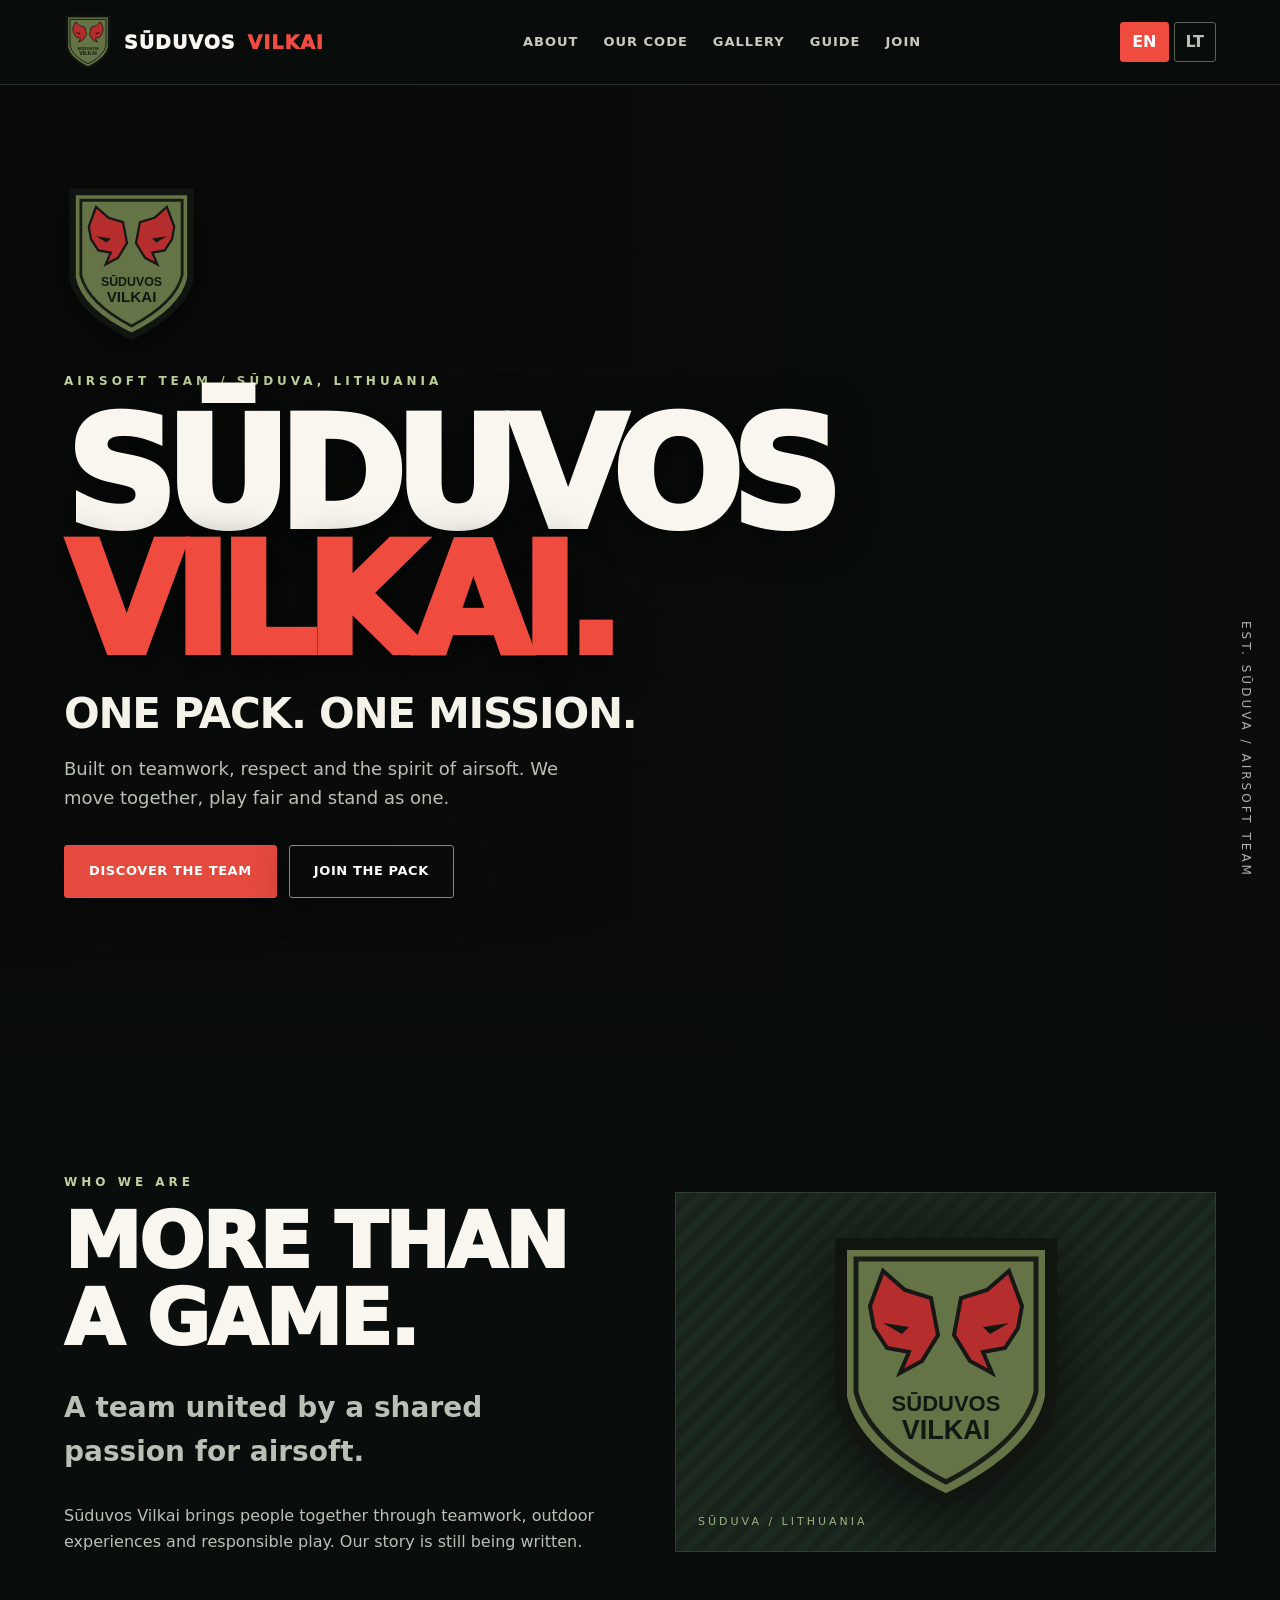
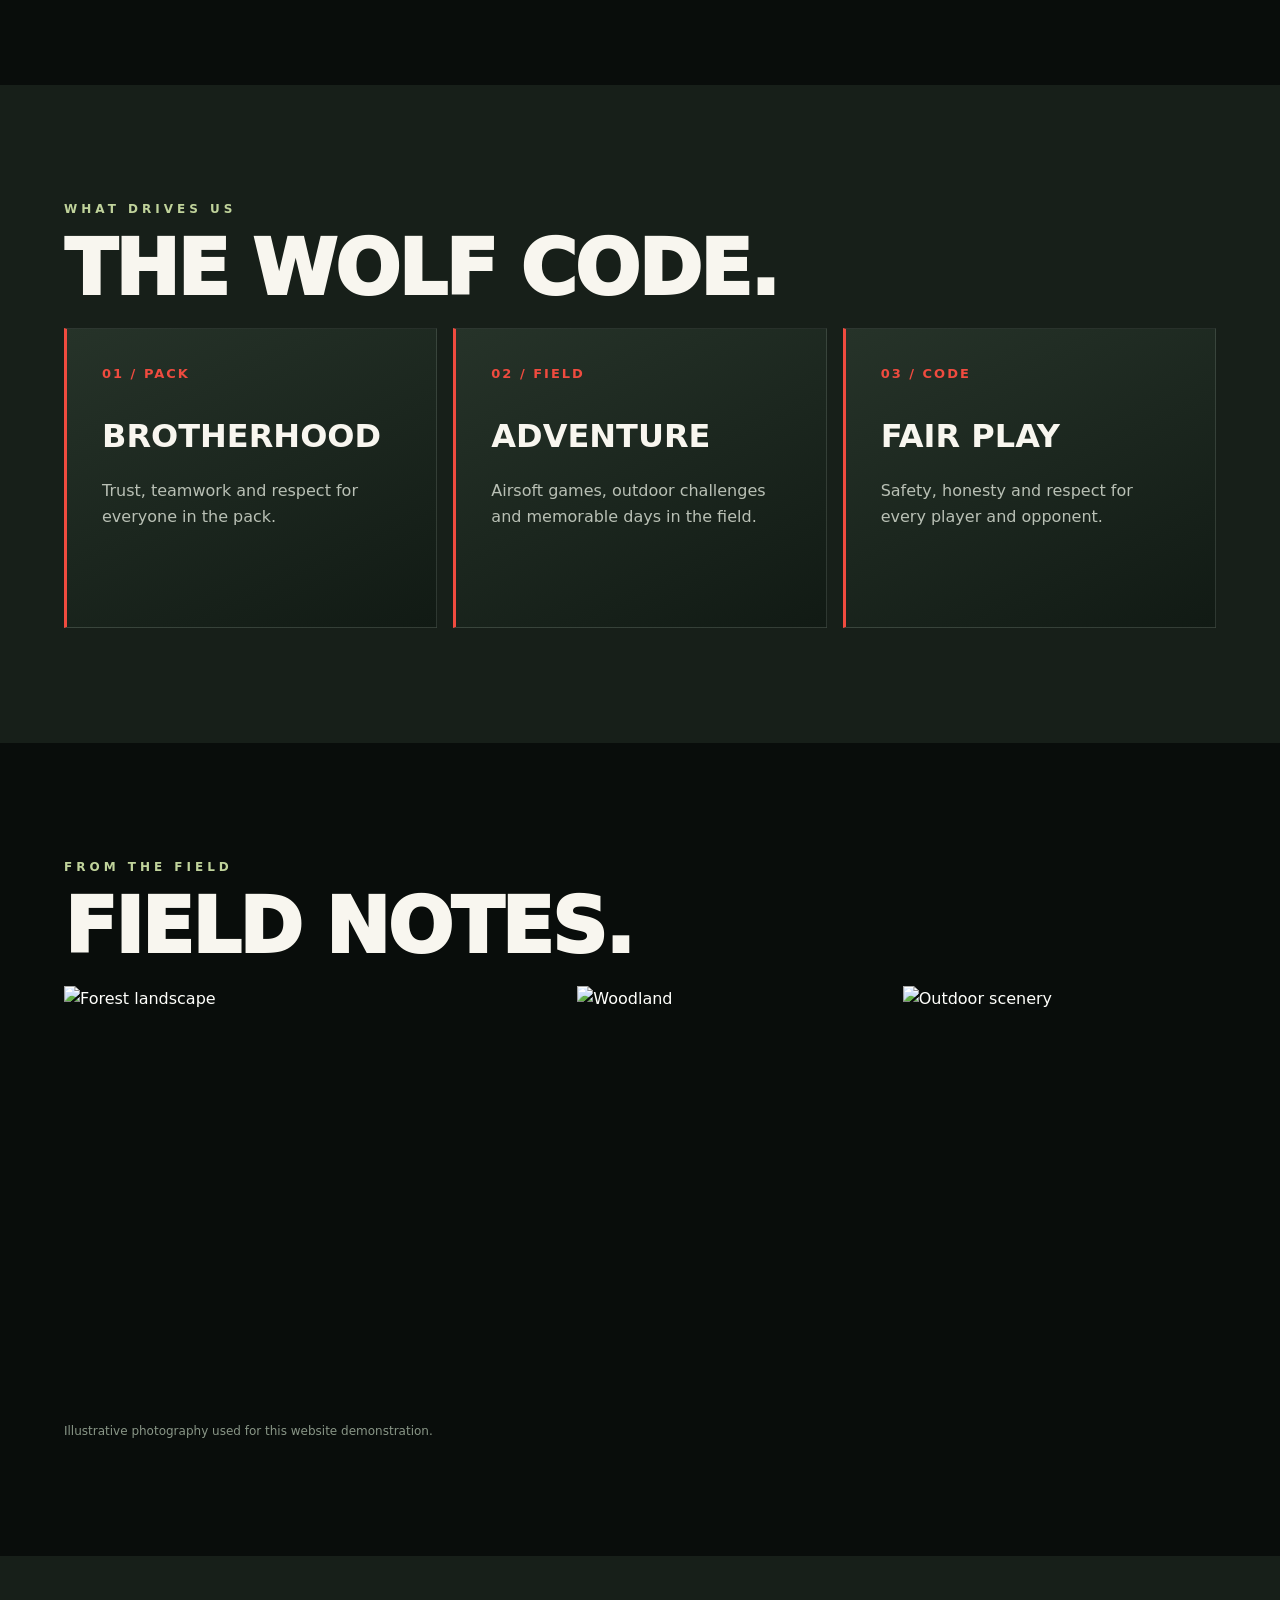
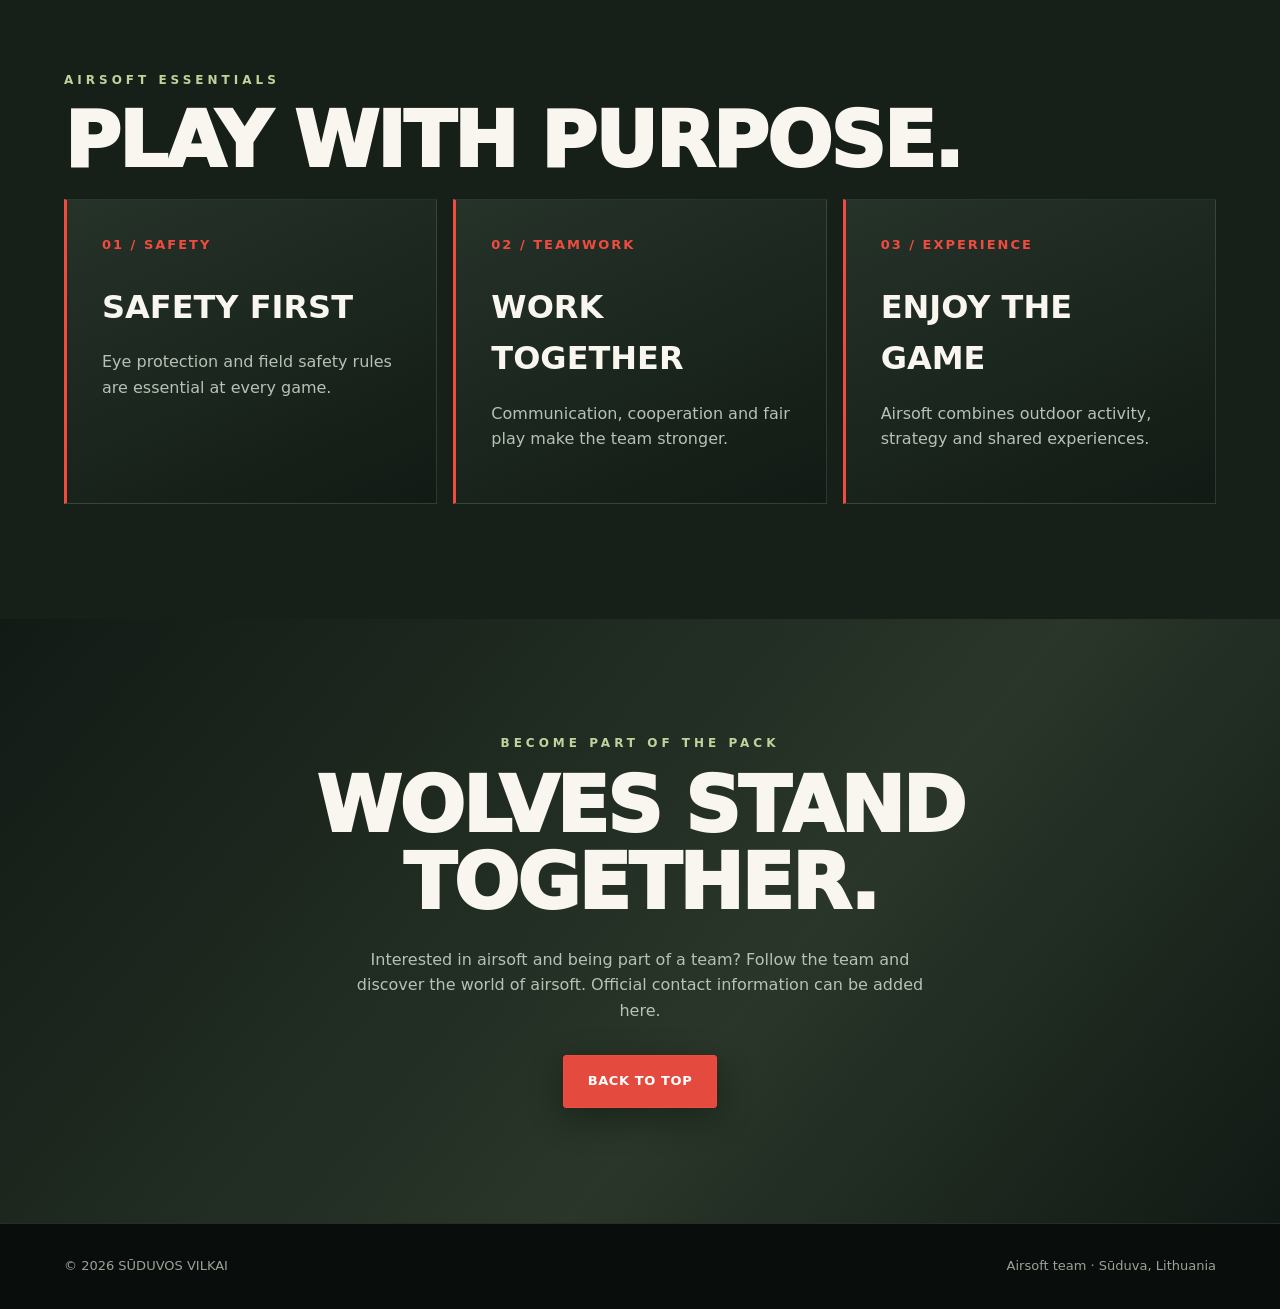
==== commit 5ec5f32a: "Finalize bilingual airsoft team website with safety guide and social metadata" ====
--- a/airsoft/index.html
+++ b/airsoft/index.html
@@ -1,11 +1,11 @@
 <!doctype html><html lang="en"><head><meta charset="utf-8"><meta name="viewport" content="width=device-width,initial-scale=1"><meta name="theme-color" content="#101512"><meta name="description" content="Sūduvos Vilkai airsoft team. One pack. One mission."><title>SŪDUVOS VILKAI | Airsoft Team</title><style>
 :root{--bg:#101512;--panel:#19211b;--olive:#85946a;--red:#d64a3e;--white:#f5f3e9;--muted:#abb3a6}*{box-sizing:border-box}html{scroll-behavior:smooth}body{margin:0;background:var(--bg);color:var(--white);font:16px/1.6 system-ui,-apple-system,Segoe UI,sans-serif}a{color:inherit;text-decoration:none}button{font:inherit;cursor:pointer}.wrap{width:min(1180px,90%);margin:auto}header{position:sticky;top:0;z-index:10;background:#101512ee;border-bottom:1px solid #ffffff20;backdrop-filter:blur(14px)}.nav{min-height:84px;display:flex;align-items:center;justify-content:space-between;gap:24px}.brand{display:flex;align-items:center;gap:12px;font-size:19px;line-height:1;font-weight:950;letter-spacing:1px}.brand img{height:56px}.brand em{font-style:normal;color:var(--red)}nav{display:flex;gap:25px}nav a{font-size:13px;font-weight:800;letter-spacing:1px;text-transform:uppercase;color:#c7cbbf}nav a:hover{color:var(--white)}.langs{display:flex;gap:5px}.langs button{background:transparent;border:1px solid #596459;color:#b9c1b4;padding:6px 11px;border-radius:3px;font-weight:800}.langs button.active{background:var(--red);border-color:var(--red);color:white}.hero{position:relative;min-height:830px;display:flex;align-items:center;background:linear-gradient(90deg,#101512 0%,#101512dc 35%,#10151235 100%),url('https://images.unsplash.com/photo-1518709268805-4e9042af9f23?auto=format&fit=crop&w=1800&q=85') center/cover}.hero:after{content:"";position:absolute;bottom:0;left:0;right:0;height:140px;background:linear-gradient(transparent,var(--bg))}.hero .wrap{position:relative;z-index:1;padding:90px 0}.tag{color:var(--olive);font-size:12px;letter-spacing:4px;font-weight:900;text-transform:uppercase}.hero-mark{width:150px;filter:drop-shadow(0 10px 25px #0009);margin-bottom:22px}h1{font-size:clamp(66px,10vw,138px);line-height:.87;letter-spacing:-5px;margin:22px 0 26px;font-weight:1000}h1 span{color:var(--red)}.lead{font-size:clamp(20px,2.7vw,28px);font-weight:700;color:#f5f3e9;max-width:650px}.sub{color:var(--muted);max-width:620px}.actions{display:flex;gap:12px;flex-wrap:wrap;margin-top:32px}.btn{padding:15px 24px;font-weight:900;letter-spacing:.6px;text-transform:uppercase;font-size:13px;background:var(--red);border:1px solid var(--red);border-radius:3px}.btn.secondary{background:transparent;border-color:#7d8b78}.section{padding:105px 0}.section.dark{background:#171f19}.section-head{display:flex;justify-content:space-between;align-items:end;gap:20px;margin-bottom:36px}.section h2{font-size:clamp(35px,5vw,65px);line-height:1;letter-spacing:-2px;text-transform:uppercase;margin:12px 0 20px}.section p{color:var(--muted)}.intro{display:grid;grid-template-columns:1fr 1fr;gap:70px;align-items:center}.intro-visual{min-height:360px;border:1px solid #ffffff22;background:linear-gradient(160deg,#1f2c23,#101512);display:grid;place-items:center;position:relative;overflow:hidden}.intro-visual img{width:190px;filter:drop-shadow(0 18px 35px #0009)}.intro-visual:after{content:"SŪDUVA / LITHUANIA";position:absolute;bottom:20px;left:22px;letter-spacing:3px;font-size:11px;color:var(--olive)}.cards{display:grid;grid-template-columns:repeat(3,1fr);gap:16px}.card{padding:35px;background:#202a22;border:1px solid #ffffff17;min-height:290px}.card .number{color:var(--red);font-size:13px;font-weight:900;letter-spacing:2px}.card h3{font-size:26px;text-transform:uppercase;margin:26px 0 8px}.gallery{display:grid;grid-template-columns:1.4fr 1fr 1fr;gap:12px}.gallery img{width:100%;height:380px;object-fit:cover;filter:saturate(.65);display:block}.fine{font-size:12px;color:#899687;margin-top:16px}.join{text-align:center;background:radial-gradient(ellipse at center,#2a382c,#101512 70%)}.join p{margin:0 auto;max-width:600px}.join .actions{justify-content:center}.footer{padding:32px 0;border-top:1px solid #ffffff20;color:#98a497;font-size:13px}.footer .wrap{display:flex;justify-content:space-between;gap:15px}body:has(.langs button:focus-visible) button:focus-visible{outline:2px solid white}@media(max-width:850px){.nav{flex-wrap:wrap;padding:10px 0}.brand{font-size:16px}.brand img{height:45px}nav{order:3;width:100%;justify-content:space-between;gap:8px;padding-bottom:8px}nav a{font-size:11px}.hero{min-height:650px}.intro{grid-template-columns:1fr;gap:25px}.cards,.gallery{grid-template-columns:1fr}.gallery img{height:230px}.section{padding:70px 0}h1{letter-spacing:-3px}.footer .wrap{display:block}}@media(prefers-reduced-motion:reduce){html{scroll-behavior:auto}}@media(min-width:851px){.hero .wrap{padding-top:140px;padding-bottom:150px}.hero .sub{font-size:18px}.card{transition:transform .2s,border-color .2s}.card:hover{transform:translateY(-7px);border-color:#d64a3e88}.gallery img{transition:filter .25s,transform .25s}.gallery img:hover{filter:saturate(1);transform:scale(1.015)}}.hero:before{content:'AIRSOFT / SŪDUVA';position:absolute;right:4%;bottom:17%;color:#ffffff77;font-size:12px;letter-spacing:4px;writing-mode:vertical-rl;z-index:1}</style><style>
 :root{--bg:#090d0b;--panel:#141c17;--olive:#a0b183;--red:#f04b3f;--white:#f8f6ef;--muted:#b9c0b5}body{background:var(--bg)}header{background:#090d0bf2}.hero{min-height:95svh;background:linear-gradient(90deg,#080b09 0%,#080b09e8 28%,#080b0980 63%,#080b0920 100%),url('https://images.unsplash.com/photo-1518709268805-4e9042af9f23?auto=format&fit=crop&w=2000&q=90') center/cover}.hero .wrap{padding:100px 0 160px}.hero h1{font-size:clamp(72px,12vw,170px);letter-spacing:-.075em;line-height:.82;text-shadow:0 8px 40px #0008}.hero .lead{font-size:clamp(24px,3.5vw,42px);line-height:1.1;max-width:720px;text-transform:uppercase;letter-spacing:-.03em}.hero .sub{font-size:18px;max-width:510px}.hero-mark{width:135px}.tag{color:#c0d39b}.btn{background:#e54a3f;color:#fff;box-shadow:0 10px 35px #0005}.btn:hover{filter:brightness(1.15)}.section{padding:115px 0}.section h2{font-size:clamp(46px,6vw,86px);font-weight:950}.intro-visual{background:repeating-linear-gradient(135deg,#1c291e,#1c291e 8px,#19231b 8px,#19231b 16px);border:1px solid #6f7f6744}.intro-visual img{width:240px}.card{background:linear-gradient(155deg,#263329,#111a14);border-left:3px solid var(--red);min-height:300px}.card h3{font-size:32px}.gallery{grid-template-columns:1.6fr 1fr 1fr}.gallery img{height:420px;filter:saturate(.8) contrast(1.1)}.join{background:linear-gradient(130deg,#121a15,#293629 60%,#111914)}.join h2{max-width:900px;margin:15px auto 25px}.nav a:hover{color:var(--red)}.hero:before{content:'EST. SŪDUVA  /  AIRSOFT TEAM';position:absolute;right:25px;bottom:180px;writing-mode:vertical-rl;letter-spacing:3px;color:#ffffffaa;font-size:12px;z-index:2}@media(max-width:850px){.hero{min-height:750px;background-position:65% center}.hero h1{font-size:clamp(64px,15vw,110px)}.hero .wrap{padding:95px 0 130px}.gallery{grid-template-columns:1fr}.gallery img{height:260px}.section{padding:75px 0}.hero:before{display:none}}
-</style></head><body>
-<header><div class="wrap nav"><a class="brand" href="#home"><img src="data:image/svg+xml,%3Csvg%20xmlns%3D%22http%3A%2F%2Fwww.w3.org%2F2000%2Fsvg%22%20viewBox%3D%220%200%20240%20280%22%3E%3Cpath%20d%3D%22M15%2012H225V165Q213%20223%20120%20268Q27%20223%2015%20165Z%22%20fill%3D%22%23657447%22%20stroke%3D%22%23101510%22%20stroke-width%3D%2212%22%2F%3E%3Cpath%20d%3D%22M30%2027H210V160Q198%20209%20120%20250Q42%20209%2030%20160Z%22%20fill%3D%22none%22%20stroke%3D%22%23171d15%22%20stroke-width%3D%225%22%2F%3E%3Cg%20fill%3D%22%23b52d2d%22%20stroke%3D%22%23171715%22%20stroke-width%3D%224%22%3E%3Cpath%20d%3D%22M44%2074L57%2039L79%2058L105%2066L112%20103L96%20129L74%20141L83%20120L61%20116L48%2096Z%22%2F%3E%3Cpath%20d%3D%22M196%2074L183%2039L161%2058L135%2066L128%20103L144%20129L166%20141L157%20120L179%20116L192%2096Z%22%2F%3E%3C%2Fg%3E%3Cg%20fill%3D%22%23111811%22%3E%3Cpath%20d%3D%22M57%2091L83%2095L76%20102Z%22%2F%3E%3Cpath%20d%3D%22M183%2091L157%2095L164%20102Z%22%2F%3E%3C%2Fg%3E%3Ctext%20x%3D%22120%22%20y%3D%22179%22%20text-anchor%3D%22middle%22%20font-family%3D%22Arial%2Csans-serif%22%20font-size%3D%2222%22%20font-weight%3D%22900%22%20fill%3D%22%23111811%22%3ES%C5%AADUVOS%3C%2Ftext%3E%3Ctext%20x%3D%22120%22%20y%3D%22207%22%20text-anchor%3D%22middle%22%20font-family%3D%22Arial%2Csans-serif%22%20font-size%3D%2227%22%20font-weight%3D%22900%22%20fill%3D%22%23111811%22%3EVILKAI%3C%2Ftext%3E%3C%2Fsvg%3E" alt="Sūduvos Vilkai emblem">SŪDUVOS <em>VILKAI</em></a><nav><a href="#about" data-i="navAbout"></a><a href="#values" data-i="navValues"></a><a href="#gallery" data-i="navGallery"></a><a href="#join" data-i="navJoin"></a></nav><div class="langs"><button id="en" onclick="setLang('en')">EN</button><button id="lt" onclick="setLang('lt')">LT</button></div></div></header>
+</style><meta property="og:title" content="SŪDUVOS VILKAI | Airsoft Team"><meta property="og:description" content="One pack. One mission. Airsoft team from Sūduva, Lithuania."></head><body>
+<header><div class="wrap nav"><a class="brand" href="#home"><img src="data:image/svg+xml,%3Csvg%20xmlns%3D%22http%3A%2F%2Fwww.w3.org%2F2000%2Fsvg%22%20viewBox%3D%220%200%20240%20280%22%3E%3Cpath%20d%3D%22M15%2012H225V165Q213%20223%20120%20268Q27%20223%2015%20165Z%22%20fill%3D%22%23657447%22%20stroke%3D%22%23101510%22%20stroke-width%3D%2212%22%2F%3E%3Cpath%20d%3D%22M30%2027H210V160Q198%20209%20120%20250Q42%20209%2030%20160Z%22%20fill%3D%22none%22%20stroke%3D%22%23171d15%22%20stroke-width%3D%225%22%2F%3E%3Cg%20fill%3D%22%23b52d2d%22%20stroke%3D%22%23171715%22%20stroke-width%3D%224%22%3E%3Cpath%20d%3D%22M44%2074L57%2039L79%2058L105%2066L112%20103L96%20129L74%20141L83%20120L61%20116L48%2096Z%22%2F%3E%3Cpath%20d%3D%22M196%2074L183%2039L161%2058L135%2066L128%20103L144%20129L166%20141L157%20120L179%20116L192%2096Z%22%2F%3E%3C%2Fg%3E%3Cg%20fill%3D%22%23111811%22%3E%3Cpath%20d%3D%22M57%2091L83%2095L76%20102Z%22%2F%3E%3Cpath%20d%3D%22M183%2091L157%2095L164%20102Z%22%2F%3E%3C%2Fg%3E%3Ctext%20x%3D%22120%22%20y%3D%22179%22%20text-anchor%3D%22middle%22%20font-family%3D%22Arial%2Csans-serif%22%20font-size%3D%2222%22%20font-weight%3D%22900%22%20fill%3D%22%23111811%22%3ES%C5%AADUVOS%3C%2Ftext%3E%3Ctext%20x%3D%22120%22%20y%3D%22207%22%20text-anchor%3D%22middle%22%20font-family%3D%22Arial%2Csans-serif%22%20font-size%3D%2227%22%20font-weight%3D%22900%22%20fill%3D%22%23111811%22%3EVILKAI%3C%2Ftext%3E%3C%2Fsvg%3E" alt="Sūduvos Vilkai emblem">SŪDUVOS <em>VILKAI</em></a><nav><a href="#about" data-i="navAbout"></a><a href="#values" data-i="navValues"></a><a href="#gallery" data-i="navGallery"></a><a href="#faq" data-i="navFaq"></a><a href="#join" data-i="navJoin"></a></nav><div class="langs"><button id="en" onclick="setLang('en')">EN</button><button id="lt" onclick="setLang('lt')">LT</button></div></div></header>
 <main><div class="hero" id="home"><div class="wrap"><img class="hero-mark" src="data:image/svg+xml,%3Csvg%20xmlns%3D%22http%3A%2F%2Fwww.w3.org%2F2000%2Fsvg%22%20viewBox%3D%220%200%20240%20280%22%3E%3Cpath%20d%3D%22M15%2012H225V165Q213%20223%20120%20268Q27%20223%2015%20165Z%22%20fill%3D%22%23657447%22%20stroke%3D%22%23101510%22%20stroke-width%3D%2212%22%2F%3E%3Cpath%20d%3D%22M30%2027H210V160Q198%20209%20120%20250Q42%20209%2030%20160Z%22%20fill%3D%22none%22%20stroke%3D%22%23171d15%22%20stroke-width%3D%225%22%2F%3E%3Cg%20fill%3D%22%23b52d2d%22%20stroke%3D%22%23171715%22%20stroke-width%3D%224%22%3E%3Cpath%20d%3D%22M44%2074L57%2039L79%2058L105%2066L112%20103L96%20129L74%20141L83%20120L61%20116L48%2096Z%22%2F%3E%3Cpath%20d%3D%22M196%2074L183%2039L161%2058L135%2066L128%20103L144%20129L166%20141L157%20120L179%20116L192%2096Z%22%2F%3E%3C%2Fg%3E%3Cg%20fill%3D%22%23111811%22%3E%3Cpath%20d%3D%22M57%2091L83%2095L76%20102Z%22%2F%3E%3Cpath%20d%3D%22M183%2091L157%2095L164%20102Z%22%2F%3E%3C%2Fg%3E%3Ctext%20x%3D%22120%22%20y%3D%22179%22%20text-anchor%3D%22middle%22%20font-family%3D%22Arial%2Csans-serif%22%20font-size%3D%2222%22%20font-weight%3D%22900%22%20fill%3D%22%23111811%22%3ES%C5%AADUVOS%3C%2Ftext%3E%3Ctext%20x%3D%22120%22%20y%3D%22207%22%20text-anchor%3D%22middle%22%20font-family%3D%22Arial%2Csans-serif%22%20font-size%3D%2227%22%20font-weight%3D%22900%22%20fill%3D%22%23111811%22%3EVILKAI%3C%2Ftext%3E%3C%2Fsvg%3E" alt="Sūduvos Vilkai shield"><div class="tag" data-i="eyebrow"></div><h1>SŪDUVOS<br><span>VILKAI.</span></h1><div class="lead" data-i="heroLead"></div><p class="sub" data-i="heroText"></p><div class="actions"><a class="btn" href="#about" data-i="discover"></a><a class="btn secondary" href="#join" data-i="joinUs"></a></div></div></div>
 <section class="section" id="about"><div class="wrap intro"><div><div class="tag" data-i="aboutTag"></div><h2 data-i="aboutTitle"></h2><p class="lead" data-i="aboutLead"></p><p data-i="aboutText"></p></div><div class="intro-visual"><img src="data:image/svg+xml,%3Csvg%20xmlns%3D%22http%3A%2F%2Fwww.w3.org%2F2000%2Fsvg%22%20viewBox%3D%220%200%20240%20280%22%3E%3Cpath%20d%3D%22M15%2012H225V165Q213%20223%20120%20268Q27%20223%2015%20165Z%22%20fill%3D%22%23657447%22%20stroke%3D%22%23101510%22%20stroke-width%3D%2212%22%2F%3E%3Cpath%20d%3D%22M30%2027H210V160Q198%20209%20120%20250Q42%20209%2030%20160Z%22%20fill%3D%22none%22%20stroke%3D%22%23171d15%22%20stroke-width%3D%225%22%2F%3E%3Cg%20fill%3D%22%23b52d2d%22%20stroke%3D%22%23171715%22%20stroke-width%3D%224%22%3E%3Cpath%20d%3D%22M44%2074L57%2039L79%2058L105%2066L112%20103L96%20129L74%20141L83%20120L61%20116L48%2096Z%22%2F%3E%3Cpath%20d%3D%22M196%2074L183%2039L161%2058L135%2066L128%20103L144%20129L166%20141L157%20120L179%20116L192%2096Z%22%2F%3E%3C%2Fg%3E%3Cg%20fill%3D%22%23111811%22%3E%3Cpath%20d%3D%22M57%2091L83%2095L76%20102Z%22%2F%3E%3Cpath%20d%3D%22M183%2091L157%2095L164%20102Z%22%2F%3E%3C%2Fg%3E%3Ctext%20x%3D%22120%22%20y%3D%22179%22%20text-anchor%3D%22middle%22%20font-family%3D%22Arial%2Csans-serif%22%20font-size%3D%2222%22%20font-weight%3D%22900%22%20fill%3D%22%23111811%22%3ES%C5%AADUVOS%3C%2Ftext%3E%3Ctext%20x%3D%22120%22%20y%3D%22207%22%20text-anchor%3D%22middle%22%20font-family%3D%22Arial%2Csans-serif%22%20font-size%3D%2227%22%20font-weight%3D%22900%22%20fill%3D%22%23111811%22%3EVILKAI%3C%2Ftext%3E%3C%2Fsvg%3E" alt="Sūduvos Vilkai emblem"></div></div></section>
 <section class="section dark" id="values"><div class="wrap"><div class="tag" data-i="valuesTag"></div><h2 data-i="valuesTitle"></h2><div class="cards"><article class="card"><div class="number">01 / PACK</div><h3 data-i="v1"></h3><p data-i="v1Text"></p></article><article class="card"><div class="number">02 / FIELD</div><h3 data-i="v2"></h3><p data-i="v2Text"></p></article><article class="card"><div class="number">03 / CODE</div><h3 data-i="v3"></h3><p data-i="v3Text"></p></article></div></div></section>
 <section class="section" id="gallery"><div class="wrap"><div class="tag" data-i="galleryTag"></div><h2 data-i="galleryTitle"></h2><div class="gallery"><img loading="lazy" src="https://images.unsplash.com/photo-1518709268805-4e9042af9f23?auto=format&fit=crop&w=900&q=80" alt="Forest landscape"><img loading="lazy" src="https://images.unsplash.com/photo-1448375240586-882707db888b?auto=format&fit=crop&w=700&q=80" alt="Woodland"><img loading="lazy" src="https://images.unsplash.com/photo-1518709268805-4e9042af9f23?auto=format&fit=crop&w=700&q=80" alt="Outdoor scenery"></div><div class="fine" data-i="galleryNote"></div></div></section>
-<section class="section join" id="join"><div class="wrap"><div class="tag" data-i="joinTag"></div><h2 data-i="joinTitle"></h2><p data-i="joinText"></p><div class="actions"><a class="btn" href="#home" data-i="back"></a></div></div></section></main><footer class="footer"><div class="wrap"><span>© 2026 SŪDUVOS VILKAI</span><span data-i="footer"></span></div></footer>
-<script>const dict={en:{navAbout:"About",navValues:"Our code",navGallery:"Gallery",navJoin:"Join",eyebrow:"AIRSOFT TEAM / SŪDUVA, LITHUANIA",heroLead:"ONE PACK. ONE MISSION.",heroText:"Built on teamwork, respect and the spirit of airsoft. We move together, play fair and stand as one.",discover:"Discover the team",joinUs:"Join the pack",aboutTag:"WHO WE ARE",aboutTitle:"MORE THAN A GAME.",aboutLead:"A team united by a shared passion for airsoft.",aboutText:"Sūduvos Vilkai brings people together through teamwork, outdoor experiences and responsible play. Our story is still being written.",valuesTag:"WHAT DRIVES US",valuesTitle:"THE WOLF CODE.",v1:"Brotherhood",v1Text:"Trust, teamwork and respect for everyone in the pack.",v2:"Adventure",v2Text:"Airsoft games, outdoor challenges and memorable days in the field.",v3:"Fair play",v3Text:"Safety, honesty and respect for every player and opponent.",galleryTag:"FROM THE FIELD",galleryTitle:"FIELD NOTES.",galleryNote:"Illustrative outdoor photography. Team action photos will replace these soon.",joinTag:"BECOME PART OF THE PACK",joinTitle:"WOLVES STAND TOGETHER.",joinText:"Interested in airsoft and being part of a team? Contact details and social channels will be published here soon.",back:"Back to top",footer:"Airsoft team · Sūduva, Lithuania"},lt:{navAbout:"Apie mus",navValues:"Vertybės",navGallery:"Galerija",navJoin:"Prisijunk",eyebrow:"AIRSOFT KOMANDA / SŪDUVA, LIETUVA",heroLead:"VIENAS BŪRYS. VIENAS TIKSLAS.",heroText:"Mus vienija komandinis darbas, pagarba ir airsofto dvasia. Veikiame kartu, žaidžiame sąžiningai ir laikomės išvien.",discover:"Susipažink su komanda",joinUs:"Prisijunk prie būrio",aboutTag:"KAS MES",aboutTitle:"DAUGIAU NEI ŽAIDIMAS.",aboutLead:"Komanda, kurią vienija aistra airsoftui.",aboutText:"„Sūduvos vilkai“ vienija žmones, kuriems svarbus komandinis darbas, aktyvus laisvalaikis ir atsakingas žaidimas. Mūsų istorija dar tik rašoma.",valuesTag:"KAS MUS VIENIJA",valuesTitle:"VILKŲ KODEKSAS.",v1:"Vienybė",v1Text:"Pasitikėjimas, komandinis darbas ir pagarba kiekvienam būrio nariui.",v2:"Nuotykiai",v2Text:"Airsofto žaidimai, iššūkiai gamtoje ir įsimintinos akimirkos.",v3:"Sąžiningumas",v3Text:"Saugumas, sąžiningas žaidimas ir pagarba kiekvienam dalyviui.",galleryTag:"IŠ ŽAIDIMŲ LAUKO",galleryTitle:"AKIMIRKOS.",galleryNote:"Kol kas naudojamos iliustracinės gamtos nuotraukos, vėliau jas pakeis komandos žaidimų kadrai.",joinTag:"TAPK BŪRIO DALIMI",joinTitle:"VILKAI LAIKOSI KARTU.",joinText:"Domiesi airsoftu ir komandiniu žaidimu? Kontaktus bei socialinių tinklų nuorodas čia paskelbsime netrukus.",back:"Grįžti į pradžią",footer:"Airsoft komanda · Sūduva, Lietuva"}};function setLang(lang){document.documentElement.lang=lang;document.querySelectorAll('[data-i]').forEach(el=>el.textContent=dict[lang][el.dataset.i]);document.querySelectorAll('.langs button').forEach(el=>{el.classList.toggle('active',el.id===lang);el.setAttribute('aria-pressed',String(el.id===lang))});}setLang('en');</script></body></html>+<section class="section dark" id="faq"><div class="wrap"><div class="tag" data-i="faqTag"></div><h2 data-i="faqTitle"></h2><div class="cards"><article class="card"><div class="number">01 / SAFETY</div><h3 data-i="f1"></h3><p data-i="f1t"></p></article><article class="card"><div class="number">02 / TEAMWORK</div><h3 data-i="f2"></h3><p data-i="f2t"></p></article><article class="card"><div class="number">03 / EXPERIENCE</div><h3 data-i="f3"></h3><p data-i="f3t"></p></article></div></div></section><section class="section join" id="join"><div class="wrap"><div class="tag" data-i="joinTag"></div><h2 data-i="joinTitle"></h2><p data-i="joinText"></p><div class="actions"><a class="btn" href="#home" data-i="back"></a></div></div></section></main><footer class="footer"><div class="wrap"><span>© 2026 SŪDUVOS VILKAI</span><span data-i="footer"></span></div></footer>
+<script>const dict={en:{navAbout:"About",navValues:"Our code",navGallery:"Gallery",navJoin:"Join",navFaq:"Guide",faqTag:"AIRSOFT ESSENTIALS",faqTitle:"PLAY WITH PURPOSE.",f1:"Safety first",f1t:"Eye protection and field safety rules are essential at every game.",f2:"Work together",f2t:"Communication, cooperation and fair play make the team stronger.",f3:"Enjoy the game",f3t:"Airsoft combines outdoor activity, strategy and shared experiences.",eyebrow:"AIRSOFT TEAM / SŪDUVA, LITHUANIA",heroLead:"ONE PACK. ONE MISSION.",heroText:"Built on teamwork, respect and the spirit of airsoft. We move together, play fair and stand as one.",discover:"Discover the team",joinUs:"Join the pack",aboutTag:"WHO WE ARE",aboutTitle:"MORE THAN A GAME.",aboutLead:"A team united by a shared passion for airsoft.",aboutText:"Sūduvos Vilkai brings people together through teamwork, outdoor experiences and responsible play. Our story is still being written.",valuesTag:"WHAT DRIVES US",valuesTitle:"THE WOLF CODE.",v1:"Brotherhood",v1Text:"Trust, teamwork and respect for everyone in the pack.",v2:"Adventure",v2Text:"Airsoft games, outdoor challenges and memorable days in the field.",v3:"Fair play",v3Text:"Safety, honesty and respect for every player and opponent.",galleryTag:"FROM THE FIELD",galleryTitle:"FIELD NOTES.",galleryNote:"Illustrative photography used for this website demonstration.",joinTag:"BECOME PART OF THE PACK",joinTitle:"WOLVES STAND TOGETHER.",joinText:"Interested in airsoft and being part of a team? Follow the team and discover the world of airsoft. Official contact information can be added here.",back:"Back to top",footer:"Airsoft team · Sūduva, Lithuania"},lt:{navAbout:"Apie mus",navValues:"Vertybės",navGallery:"Galerija",navJoin:"Prisijunk",navFaq:"Gidas",faqTag:"AIRSOFTO PAGRINDAI",faqTitle:"ŽAISK ATSAKINGAI.",f1:"Saugumas",f1t:"Akių apsauga ir žaidimo aikštelės saugumo taisyklės yra būtinos.",f2:"Komandinis darbas",f2t:"Bendravimas, bendradarbiavimas ir sąžiningumas stiprina komandą.",f3:"Žaidimo džiaugsmas",f3t:"Airsoftas sujungia aktyvų laisvalaikį, strategiją ir bendras patirtis.",eyebrow:"AIRSOFT KOMANDA / SŪDUVA, LIETUVA",heroLead:"VIENAS BŪRYS. VIENAS TIKSLAS.",heroText:"Mus vienija komandinis darbas, pagarba ir airsofto dvasia. Veikiame kartu, žaidžiame sąžiningai ir laikomės išvien.",discover:"Susipažink su komanda",joinUs:"Prisijunk prie būrio",aboutTag:"KAS MES",aboutTitle:"DAUGIAU NEI ŽAIDIMAS.",aboutLead:"Komanda, kurią vienija aistra airsoftui.",aboutText:"„Sūduvos vilkai“ vienija žmones, kuriems svarbus komandinis darbas, aktyvus laisvalaikis ir atsakingas žaidimas. Mūsų istorija dar tik rašoma.",valuesTag:"KAS MUS VIENIJA",valuesTitle:"VILKŲ KODEKSAS.",v1:"Vienybė",v1Text:"Pasitikėjimas, komandinis darbas ir pagarba kiekvienam būrio nariui.",v2:"Nuotykiai",v2Text:"Airsofto žaidimai, iššūkiai gamtoje ir įsimintinos akimirkos.",v3:"Sąžiningumas",v3Text:"Saugumas, sąžiningas žaidimas ir pagarba kiekvienam dalyviui.",galleryTag:"IŠ ŽAIDIMŲ LAUKO",galleryTitle:"AKIMIRKOS.",galleryNote:"Svetainės demonstracijai naudojamos iliustracinės nuotraukos.",joinTag:"TAPK BŪRIO DALIMI",joinTitle:"VILKAI LAIKOSI KARTU.",joinText:"Domiesi airsoftu ir komandiniu žaidimu? Susipažink su airsoftu ir komandos veikla. Oficialūs kontaktai čia galės būti pridėti vėliau.",back:"Grįžti į pradžią",footer:"Airsoft komanda · Sūduva, Lietuva"}};function setLang(lang){document.documentElement.lang=lang;document.querySelectorAll('[data-i]').forEach(el=>el.textContent=dict[lang][el.dataset.i]);document.querySelectorAll('.langs button').forEach(el=>{el.classList.toggle('active',el.id===lang);el.setAttribute('aria-pressed',String(el.id===lang))});}setLang('en');</script></body></html>
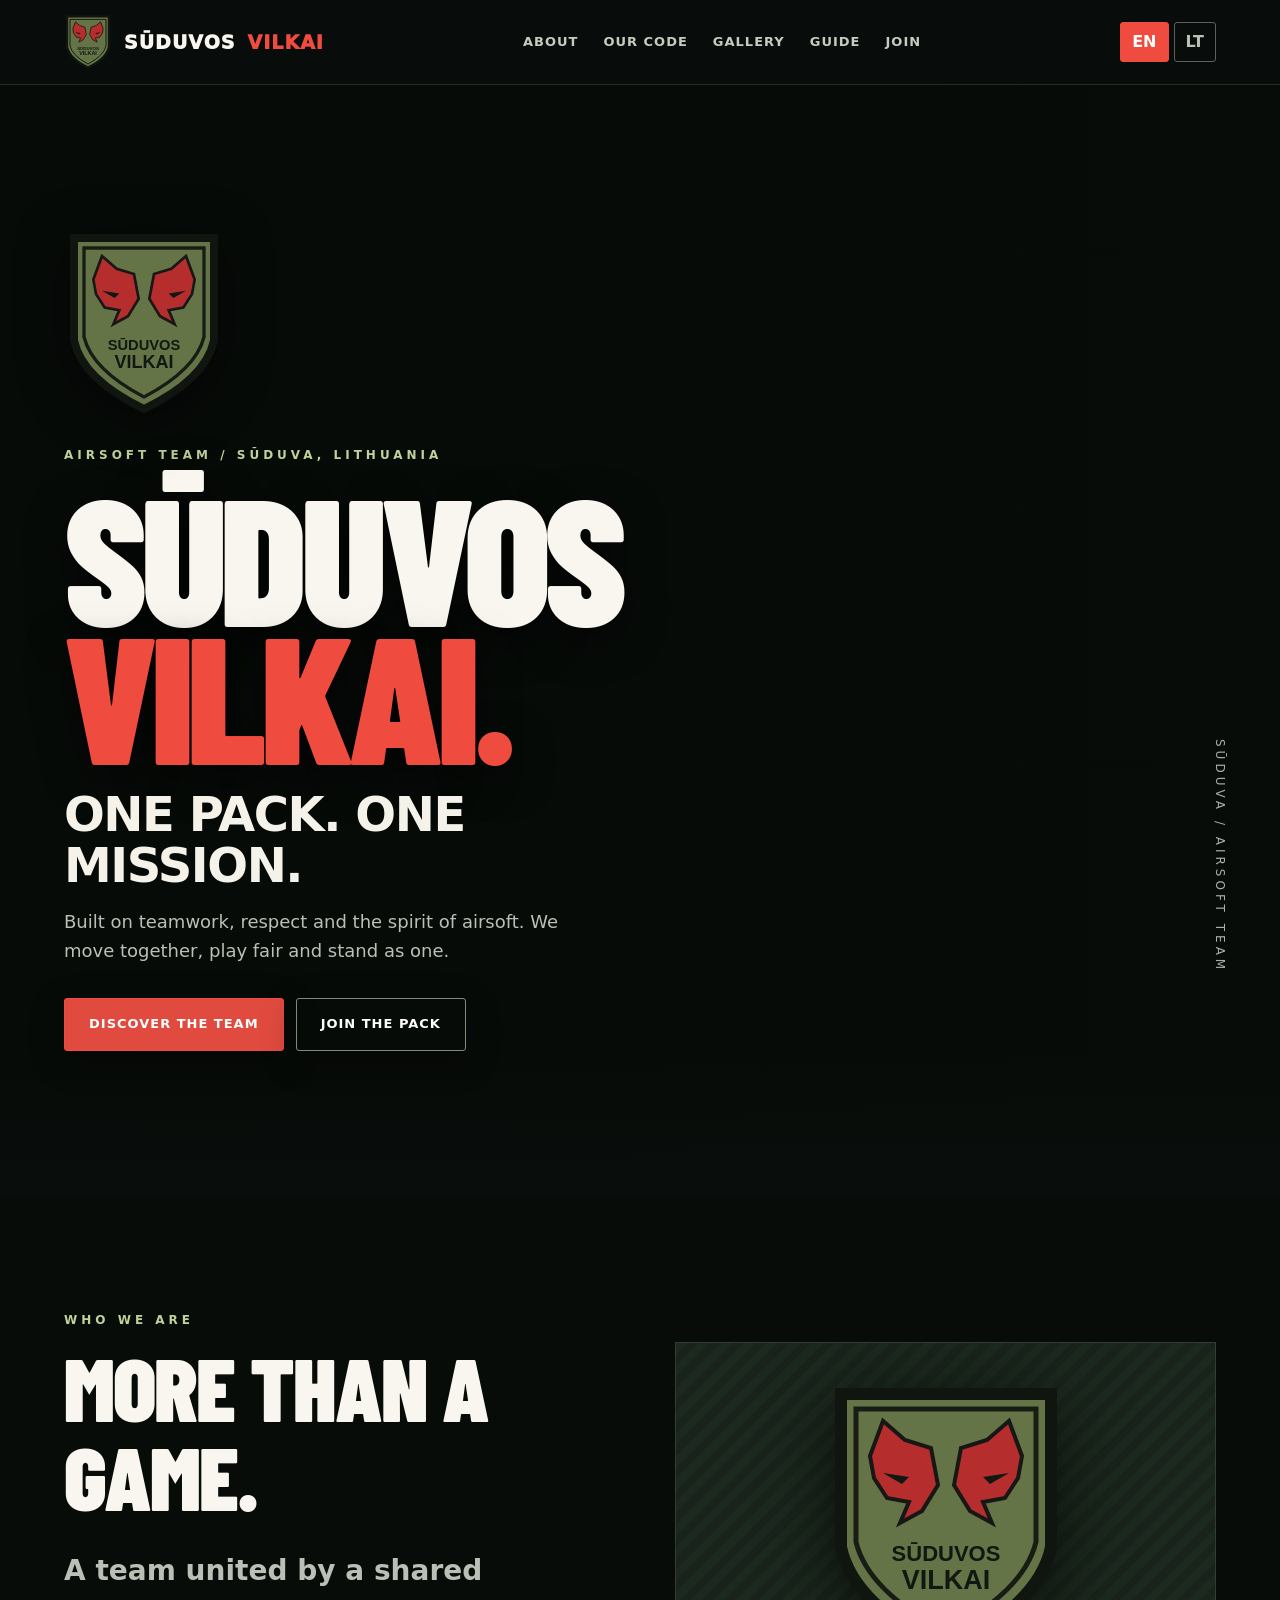
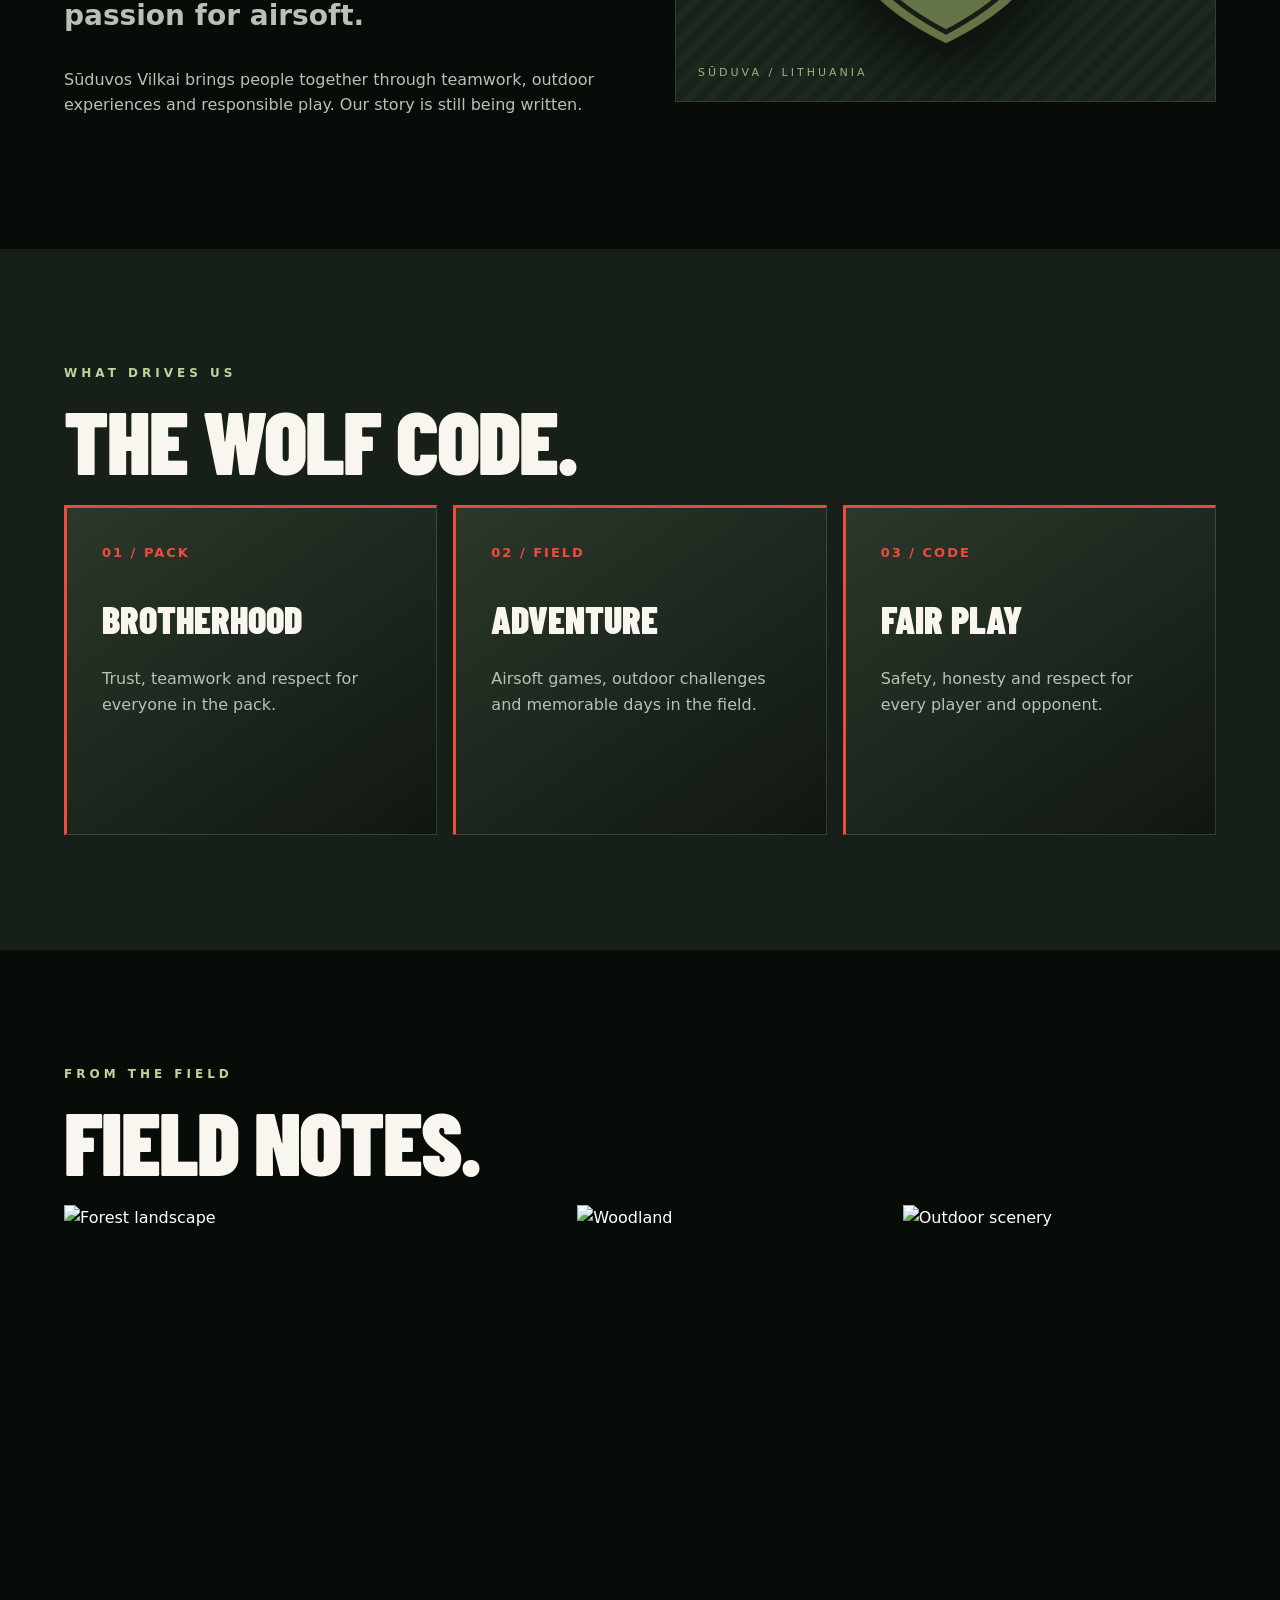
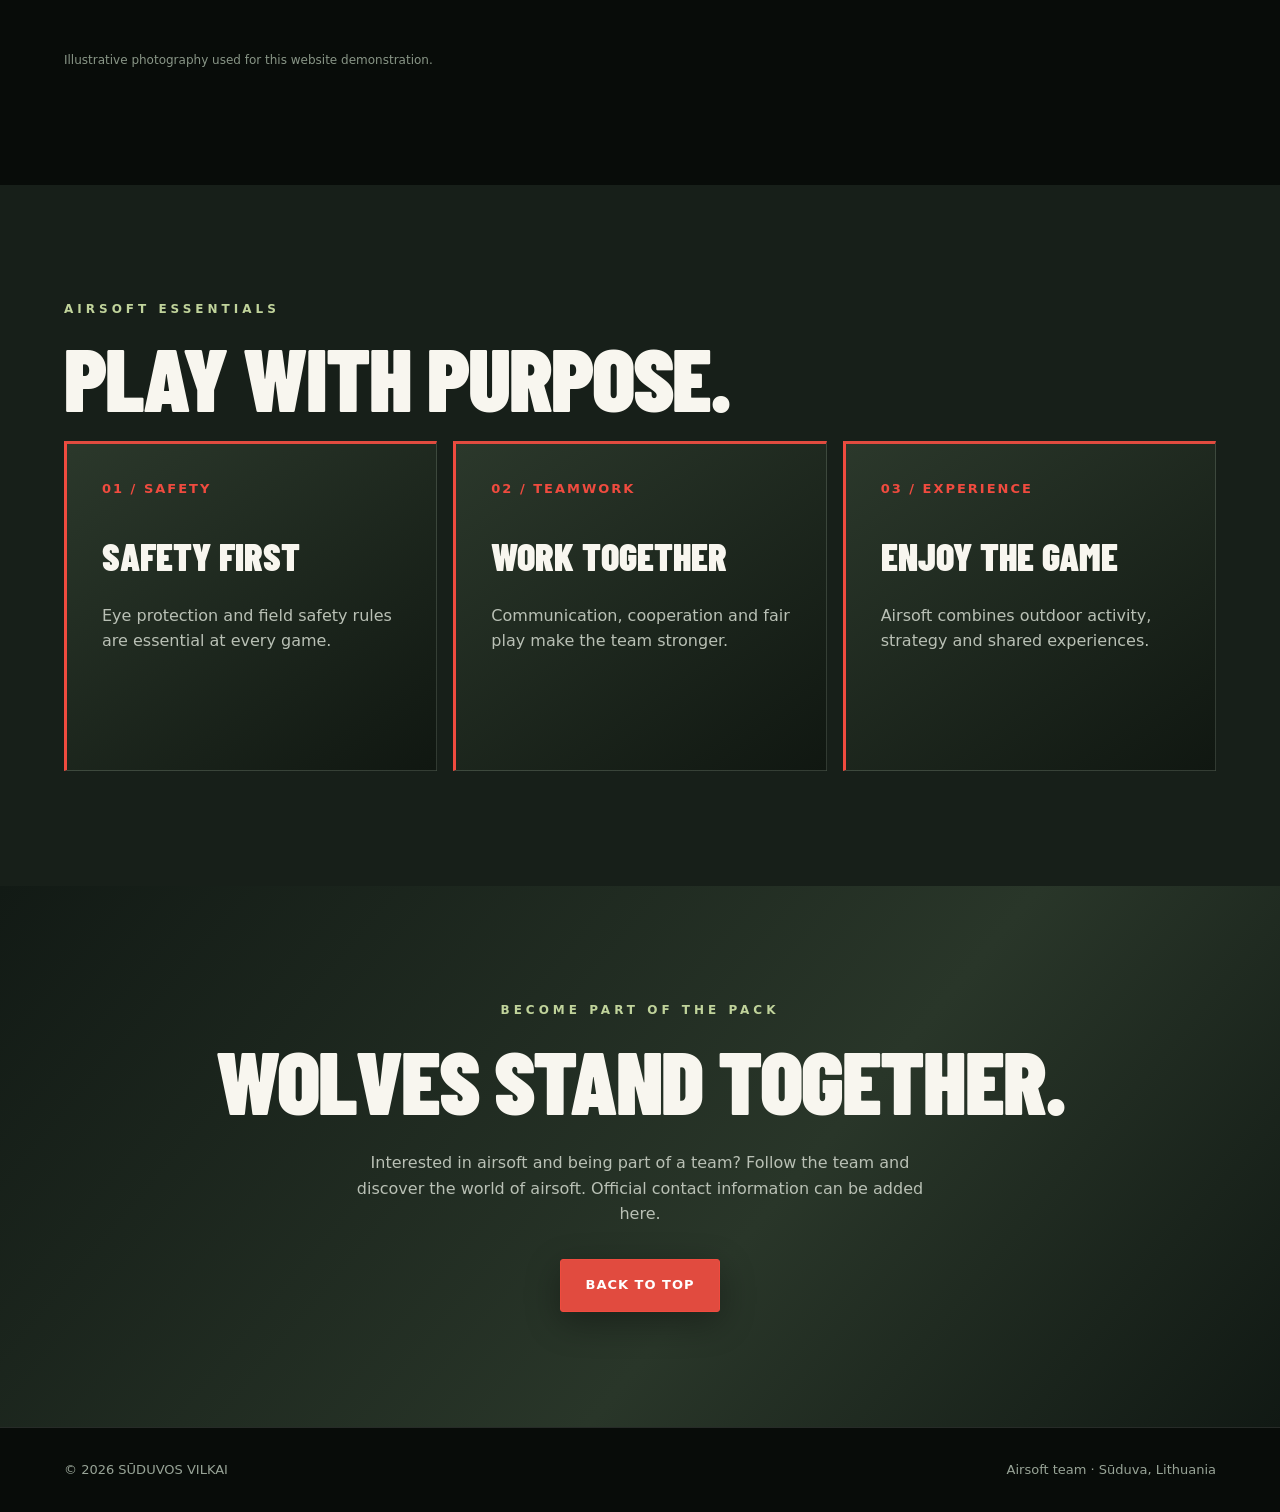
==== commit 90a99dca: "Apply stronger full-screen tactical visual layout for assessment" ====
--- a/airsoft/index.html
+++ b/airsoft/index.html
@@ -1,7 +1,10 @@
 <!doctype html><html lang="en"><head><meta charset="utf-8"><meta name="viewport" content="width=device-width,initial-scale=1"><meta name="theme-color" content="#101512"><meta name="description" content="Sūduvos Vilkai airsoft team. One pack. One mission."><title>SŪDUVOS VILKAI | Airsoft Team</title><style>
 :root{--bg:#101512;--panel:#19211b;--olive:#85946a;--red:#d64a3e;--white:#f5f3e9;--muted:#abb3a6}*{box-sizing:border-box}html{scroll-behavior:smooth}body{margin:0;background:var(--bg);color:var(--white);font:16px/1.6 system-ui,-apple-system,Segoe UI,sans-serif}a{color:inherit;text-decoration:none}button{font:inherit;cursor:pointer}.wrap{width:min(1180px,90%);margin:auto}header{position:sticky;top:0;z-index:10;background:#101512ee;border-bottom:1px solid #ffffff20;backdrop-filter:blur(14px)}.nav{min-height:84px;display:flex;align-items:center;justify-content:space-between;gap:24px}.brand{display:flex;align-items:center;gap:12px;font-size:19px;line-height:1;font-weight:950;letter-spacing:1px}.brand img{height:56px}.brand em{font-style:normal;color:var(--red)}nav{display:flex;gap:25px}nav a{font-size:13px;font-weight:800;letter-spacing:1px;text-transform:uppercase;color:#c7cbbf}nav a:hover{color:var(--white)}.langs{display:flex;gap:5px}.langs button{background:transparent;border:1px solid #596459;color:#b9c1b4;padding:6px 11px;border-radius:3px;font-weight:800}.langs button.active{background:var(--red);border-color:var(--red);color:white}.hero{position:relative;min-height:830px;display:flex;align-items:center;background:linear-gradient(90deg,#101512 0%,#101512dc 35%,#10151235 100%),url('https://images.unsplash.com/photo-1518709268805-4e9042af9f23?auto=format&fit=crop&w=1800&q=85') center/cover}.hero:after{content:"";position:absolute;bottom:0;left:0;right:0;height:140px;background:linear-gradient(transparent,var(--bg))}.hero .wrap{position:relative;z-index:1;padding:90px 0}.tag{color:var(--olive);font-size:12px;letter-spacing:4px;font-weight:900;text-transform:uppercase}.hero-mark{width:150px;filter:drop-shadow(0 10px 25px #0009);margin-bottom:22px}h1{font-size:clamp(66px,10vw,138px);line-height:.87;letter-spacing:-5px;margin:22px 0 26px;font-weight:1000}h1 span{color:var(--red)}.lead{font-size:clamp(20px,2.7vw,28px);font-weight:700;color:#f5f3e9;max-width:650px}.sub{color:var(--muted);max-width:620px}.actions{display:flex;gap:12px;flex-wrap:wrap;margin-top:32px}.btn{padding:15px 24px;font-weight:900;letter-spacing:.6px;text-transform:uppercase;font-size:13px;background:var(--red);border:1px solid var(--red);border-radius:3px}.btn.secondary{background:transparent;border-color:#7d8b78}.section{padding:105px 0}.section.dark{background:#171f19}.section-head{display:flex;justify-content:space-between;align-items:end;gap:20px;margin-bottom:36px}.section h2{font-size:clamp(35px,5vw,65px);line-height:1;letter-spacing:-2px;text-transform:uppercase;margin:12px 0 20px}.section p{color:var(--muted)}.intro{display:grid;grid-template-columns:1fr 1fr;gap:70px;align-items:center}.intro-visual{min-height:360px;border:1px solid #ffffff22;background:linear-gradient(160deg,#1f2c23,#101512);display:grid;place-items:center;position:relative;overflow:hidden}.intro-visual img{width:190px;filter:drop-shadow(0 18px 35px #0009)}.intro-visual:after{content:"SŪDUVA / LITHUANIA";position:absolute;bottom:20px;left:22px;letter-spacing:3px;font-size:11px;color:var(--olive)}.cards{display:grid;grid-template-columns:repeat(3,1fr);gap:16px}.card{padding:35px;background:#202a22;border:1px solid #ffffff17;min-height:290px}.card .number{color:var(--red);font-size:13px;font-weight:900;letter-spacing:2px}.card h3{font-size:26px;text-transform:uppercase;margin:26px 0 8px}.gallery{display:grid;grid-template-columns:1.4fr 1fr 1fr;gap:12px}.gallery img{width:100%;height:380px;object-fit:cover;filter:saturate(.65);display:block}.fine{font-size:12px;color:#899687;margin-top:16px}.join{text-align:center;background:radial-gradient(ellipse at center,#2a382c,#101512 70%)}.join p{margin:0 auto;max-width:600px}.join .actions{justify-content:center}.footer{padding:32px 0;border-top:1px solid #ffffff20;color:#98a497;font-size:13px}.footer .wrap{display:flex;justify-content:space-between;gap:15px}body:has(.langs button:focus-visible) button:focus-visible{outline:2px solid white}@media(max-width:850px){.nav{flex-wrap:wrap;padding:10px 0}.brand{font-size:16px}.brand img{height:45px}nav{order:3;width:100%;justify-content:space-between;gap:8px;padding-bottom:8px}nav a{font-size:11px}.hero{min-height:650px}.intro{grid-template-columns:1fr;gap:25px}.cards,.gallery{grid-template-columns:1fr}.gallery img{height:230px}.section{padding:70px 0}h1{letter-spacing:-3px}.footer .wrap{display:block}}@media(prefers-reduced-motion:reduce){html{scroll-behavior:auto}}@media(min-width:851px){.hero .wrap{padding-top:140px;padding-bottom:150px}.hero .sub{font-size:18px}.card{transition:transform .2s,border-color .2s}.card:hover{transform:translateY(-7px);border-color:#d64a3e88}.gallery img{transition:filter .25s,transform .25s}.gallery img:hover{filter:saturate(1);transform:scale(1.015)}}.hero:before{content:'AIRSOFT / SŪDUVA';position:absolute;right:4%;bottom:17%;color:#ffffff77;font-size:12px;letter-spacing:4px;writing-mode:vertical-rl;z-index:1}</style><style>
 :root{--bg:#090d0b;--panel:#141c17;--olive:#a0b183;--red:#f04b3f;--white:#f8f6ef;--muted:#b9c0b5}body{background:var(--bg)}header{background:#090d0bf2}.hero{min-height:95svh;background:linear-gradient(90deg,#080b09 0%,#080b09e8 28%,#080b0980 63%,#080b0920 100%),url('https://images.unsplash.com/photo-1518709268805-4e9042af9f23?auto=format&fit=crop&w=2000&q=90') center/cover}.hero .wrap{padding:100px 0 160px}.hero h1{font-size:clamp(72px,12vw,170px);letter-spacing:-.075em;line-height:.82;text-shadow:0 8px 40px #0008}.hero .lead{font-size:clamp(24px,3.5vw,42px);line-height:1.1;max-width:720px;text-transform:uppercase;letter-spacing:-.03em}.hero .sub{font-size:18px;max-width:510px}.hero-mark{width:135px}.tag{color:#c0d39b}.btn{background:#e54a3f;color:#fff;box-shadow:0 10px 35px #0005}.btn:hover{filter:brightness(1.15)}.section{padding:115px 0}.section h2{font-size:clamp(46px,6vw,86px);font-weight:950}.intro-visual{background:repeating-linear-gradient(135deg,#1c291e,#1c291e 8px,#19231b 8px,#19231b 16px);border:1px solid #6f7f6744}.intro-visual img{width:240px}.card{background:linear-gradient(155deg,#263329,#111a14);border-left:3px solid var(--red);min-height:300px}.card h3{font-size:32px}.gallery{grid-template-columns:1.6fr 1fr 1fr}.gallery img{height:420px;filter:saturate(.8) contrast(1.1)}.join{background:linear-gradient(130deg,#121a15,#293629 60%,#111914)}.join h2{max-width:900px;margin:15px auto 25px}.nav a:hover{color:var(--red)}.hero:before{content:'EST. SŪDUVA  /  AIRSOFT TEAM';position:absolute;right:25px;bottom:180px;writing-mode:vertical-rl;letter-spacing:3px;color:#ffffffaa;font-size:12px;z-index:2}@media(max-width:850px){.hero{min-height:750px;background-position:65% center}.hero h1{font-size:clamp(64px,15vw,110px)}.hero .wrap{padding:95px 0 130px}.gallery{grid-template-columns:1fr}.gallery img{height:260px}.section{padding:75px 0}.hero:before{display:none}}
-</style><meta property="og:title" content="SŪDUVOS VILKAI | Airsoft Team"><meta property="og:description" content="One pack. One mission. Airsoft team from Sūduva, Lithuania."></head><body>
+</style><meta property="og:title" content="SŪDUVOS VILKAI | Airsoft Team"><meta property="og:description" content="One pack. One mission. Airsoft team from Sūduva, Lithuania."><style>
+@import url('https://fonts.googleapis.com/css2?family=Barlow+Condensed:wght@600;700;800;900&display=swap');
+body{background:#080c09}.hero{min-height:100svh;background:linear-gradient(90deg,#070b08 0%,#070b08eb 35%,#070b0877 100%),url('https://images.unsplash.com/photo-1518709268805-4e9042af9f23?auto=format&fit=crop&w=2000&q=90') center/cover}.hero .wrap{padding:145px 0}.hero h1,h1,h2,.card h3{font-family:'Barlow Condensed',Impact,Arial,sans-serif;font-weight:900;text-transform:uppercase}.hero h1{font-size:clamp(95px,14vw,185px);line-height:.77;letter-spacing:-.035em;text-shadow:0 12px 40px #0009}.hero .lead{font-size:clamp(26px,4vw,48px);line-height:1.05;text-transform:uppercase;max-width:650px}.hero .sub{max-width:520px;font-size:18px}.hero-mark{width:160px}.section h2{font-size:clamp(55px,7vw,92px)}.section{padding:115px 0}.card{min-height:330px;background:linear-gradient(145deg,#2b382b,#101711);border-top:3px solid #e14b3f}.card h3{font-size:38px}.gallery img{height:430px;filter:contrast(1.15) saturate(.75)}.btn{background:#e14b3f;color:#fff;font-weight:900;letter-spacing:1px}.btn:hover{filter:brightness(1.18)}.hero:before{content:'SŪDUVA / AIRSOFT TEAM';position:absolute;right:4%;bottom:20%;writing-mode:vertical-rl;letter-spacing:4px;color:#ffffffaa;font-size:12px;z-index:2}@media(max-width:850px){.hero{min-height:790px}.hero h1{font-size:clamp(75px,16vw,130px)}.hero .wrap{padding:150px 0 100px}.gallery img{height:270px}.section{padding:70px 0}.hero:before{display:none}}
+</style></head><body>
 <header><div class="wrap nav"><a class="brand" href="#home"><img src="data:image/svg+xml,%3Csvg%20xmlns%3D%22http%3A%2F%2Fwww.w3.org%2F2000%2Fsvg%22%20viewBox%3D%220%200%20240%20280%22%3E%3Cpath%20d%3D%22M15%2012H225V165Q213%20223%20120%20268Q27%20223%2015%20165Z%22%20fill%3D%22%23657447%22%20stroke%3D%22%23101510%22%20stroke-width%3D%2212%22%2F%3E%3Cpath%20d%3D%22M30%2027H210V160Q198%20209%20120%20250Q42%20209%2030%20160Z%22%20fill%3D%22none%22%20stroke%3D%22%23171d15%22%20stroke-width%3D%225%22%2F%3E%3Cg%20fill%3D%22%23b52d2d%22%20stroke%3D%22%23171715%22%20stroke-width%3D%224%22%3E%3Cpath%20d%3D%22M44%2074L57%2039L79%2058L105%2066L112%20103L96%20129L74%20141L83%20120L61%20116L48%2096Z%22%2F%3E%3Cpath%20d%3D%22M196%2074L183%2039L161%2058L135%2066L128%20103L144%20129L166%20141L157%20120L179%20116L192%2096Z%22%2F%3E%3C%2Fg%3E%3Cg%20fill%3D%22%23111811%22%3E%3Cpath%20d%3D%22M57%2091L83%2095L76%20102Z%22%2F%3E%3Cpath%20d%3D%22M183%2091L157%2095L164%20102Z%22%2F%3E%3C%2Fg%3E%3Ctext%20x%3D%22120%22%20y%3D%22179%22%20text-anchor%3D%22middle%22%20font-family%3D%22Arial%2Csans-serif%22%20font-size%3D%2222%22%20font-weight%3D%22900%22%20fill%3D%22%23111811%22%3ES%C5%AADUVOS%3C%2Ftext%3E%3Ctext%20x%3D%22120%22%20y%3D%22207%22%20text-anchor%3D%22middle%22%20font-family%3D%22Arial%2Csans-serif%22%20font-size%3D%2227%22%20font-weight%3D%22900%22%20fill%3D%22%23111811%22%3EVILKAI%3C%2Ftext%3E%3C%2Fsvg%3E" alt="Sūduvos Vilkai emblem">SŪDUVOS <em>VILKAI</em></a><nav><a href="#about" data-i="navAbout"></a><a href="#values" data-i="navValues"></a><a href="#gallery" data-i="navGallery"></a><a href="#faq" data-i="navFaq"></a><a href="#join" data-i="navJoin"></a></nav><div class="langs"><button id="en" onclick="setLang('en')">EN</button><button id="lt" onclick="setLang('lt')">LT</button></div></div></header>
 <main><div class="hero" id="home"><div class="wrap"><img class="hero-mark" src="data:image/svg+xml,%3Csvg%20xmlns%3D%22http%3A%2F%2Fwww.w3.org%2F2000%2Fsvg%22%20viewBox%3D%220%200%20240%20280%22%3E%3Cpath%20d%3D%22M15%2012H225V165Q213%20223%20120%20268Q27%20223%2015%20165Z%22%20fill%3D%22%23657447%22%20stroke%3D%22%23101510%22%20stroke-width%3D%2212%22%2F%3E%3Cpath%20d%3D%22M30%2027H210V160Q198%20209%20120%20250Q42%20209%2030%20160Z%22%20fill%3D%22none%22%20stroke%3D%22%23171d15%22%20stroke-width%3D%225%22%2F%3E%3Cg%20fill%3D%22%23b52d2d%22%20stroke%3D%22%23171715%22%20stroke-width%3D%224%22%3E%3Cpath%20d%3D%22M44%2074L57%2039L79%2058L105%2066L112%20103L96%20129L74%20141L83%20120L61%20116L48%2096Z%22%2F%3E%3Cpath%20d%3D%22M196%2074L183%2039L161%2058L135%2066L128%20103L144%20129L166%20141L157%20120L179%20116L192%2096Z%22%2F%3E%3C%2Fg%3E%3Cg%20fill%3D%22%23111811%22%3E%3Cpath%20d%3D%22M57%2091L83%2095L76%20102Z%22%2F%3E%3Cpath%20d%3D%22M183%2091L157%2095L164%20102Z%22%2F%3E%3C%2Fg%3E%3Ctext%20x%3D%22120%22%20y%3D%22179%22%20text-anchor%3D%22middle%22%20font-family%3D%22Arial%2Csans-serif%22%20font-size%3D%2222%22%20font-weight%3D%22900%22%20fill%3D%22%23111811%22%3ES%C5%AADUVOS%3C%2Ftext%3E%3Ctext%20x%3D%22120%22%20y%3D%22207%22%20text-anchor%3D%22middle%22%20font-family%3D%22Arial%2Csans-serif%22%20font-size%3D%2227%22%20font-weight%3D%22900%22%20fill%3D%22%23111811%22%3EVILKAI%3C%2Ftext%3E%3C%2Fsvg%3E" alt="Sūduvos Vilkai shield"><div class="tag" data-i="eyebrow"></div><h1>SŪDUVOS<br><span>VILKAI.</span></h1><div class="lead" data-i="heroLead"></div><p class="sub" data-i="heroText"></p><div class="actions"><a class="btn" href="#about" data-i="discover"></a><a class="btn secondary" href="#join" data-i="joinUs"></a></div></div></div>
 <section class="section" id="about"><div class="wrap intro"><div><div class="tag" data-i="aboutTag"></div><h2 data-i="aboutTitle"></h2><p class="lead" data-i="aboutLead"></p><p data-i="aboutText"></p></div><div class="intro-visual"><img src="data:image/svg+xml,%3Csvg%20xmlns%3D%22http%3A%2F%2Fwww.w3.org%2F2000%2Fsvg%22%20viewBox%3D%220%200%20240%20280%22%3E%3Cpath%20d%3D%22M15%2012H225V165Q213%20223%20120%20268Q27%20223%2015%20165Z%22%20fill%3D%22%23657447%22%20stroke%3D%22%23101510%22%20stroke-width%3D%2212%22%2F%3E%3Cpath%20d%3D%22M30%2027H210V160Q198%20209%20120%20250Q42%20209%2030%20160Z%22%20fill%3D%22none%22%20stroke%3D%22%23171d15%22%20stroke-width%3D%225%22%2F%3E%3Cg%20fill%3D%22%23b52d2d%22%20stroke%3D%22%23171715%22%20stroke-width%3D%224%22%3E%3Cpath%20d%3D%22M44%2074L57%2039L79%2058L105%2066L112%20103L96%20129L74%20141L83%20120L61%20116L48%2096Z%22%2F%3E%3Cpath%20d%3D%22M196%2074L183%2039L161%2058L135%2066L128%20103L144%20129L166%20141L157%20120L179%20116L192%2096Z%22%2F%3E%3C%2Fg%3E%3Cg%20fill%3D%22%23111811%22%3E%3Cpath%20d%3D%22M57%2091L83%2095L76%20102Z%22%2F%3E%3Cpath%20d%3D%22M183%2091L157%2095L164%20102Z%22%2F%3E%3C%2Fg%3E%3Ctext%20x%3D%22120%22%20y%3D%22179%22%20text-anchor%3D%22middle%22%20font-family%3D%22Arial%2Csans-serif%22%20font-size%3D%2222%22%20font-weight%3D%22900%22%20fill%3D%22%23111811%22%3ES%C5%AADUVOS%3C%2Ftext%3E%3Ctext%20x%3D%22120%22%20y%3D%22207%22%20text-anchor%3D%22middle%22%20font-family%3D%22Arial%2Csans-serif%22%20font-size%3D%2227%22%20font-weight%3D%22900%22%20fill%3D%22%23111811%22%3EVILKAI%3C%2Ftext%3E%3C%2Fsvg%3E" alt="Sūduvos Vilkai emblem"></div></div></section>
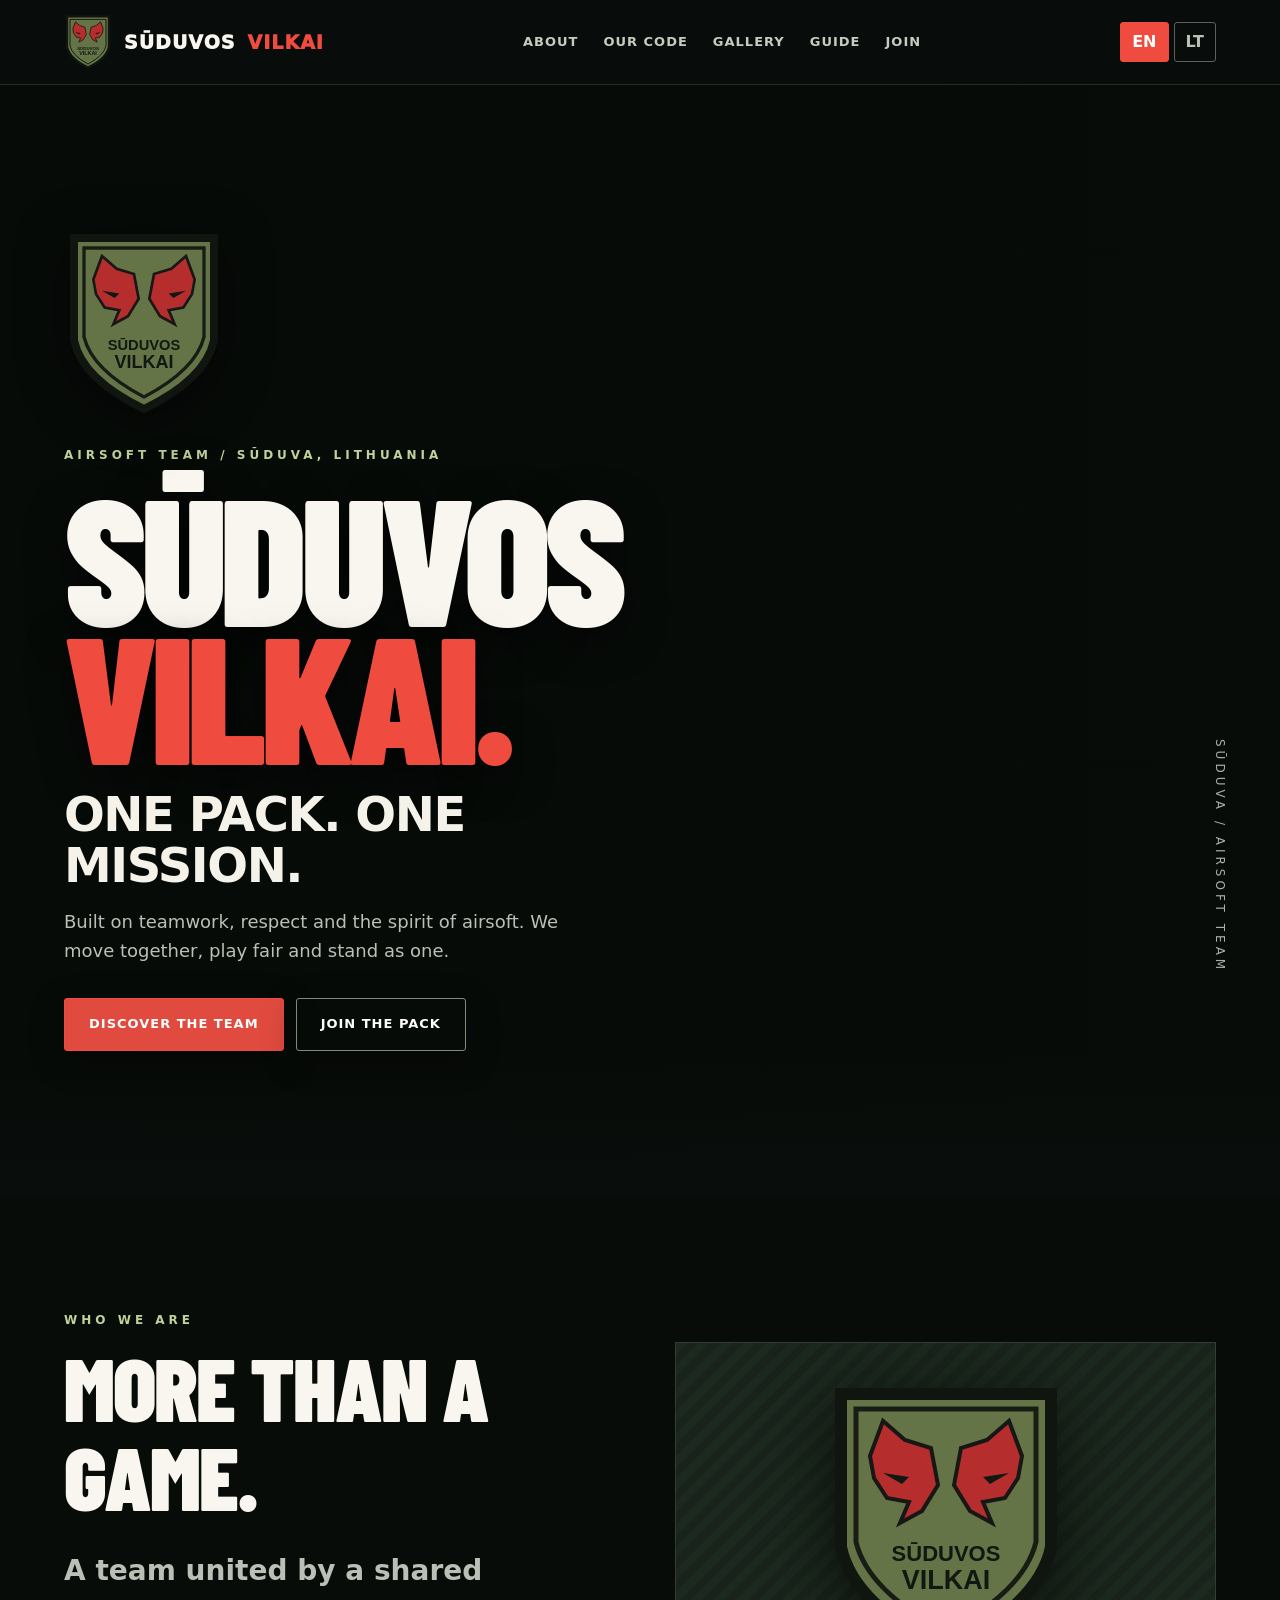
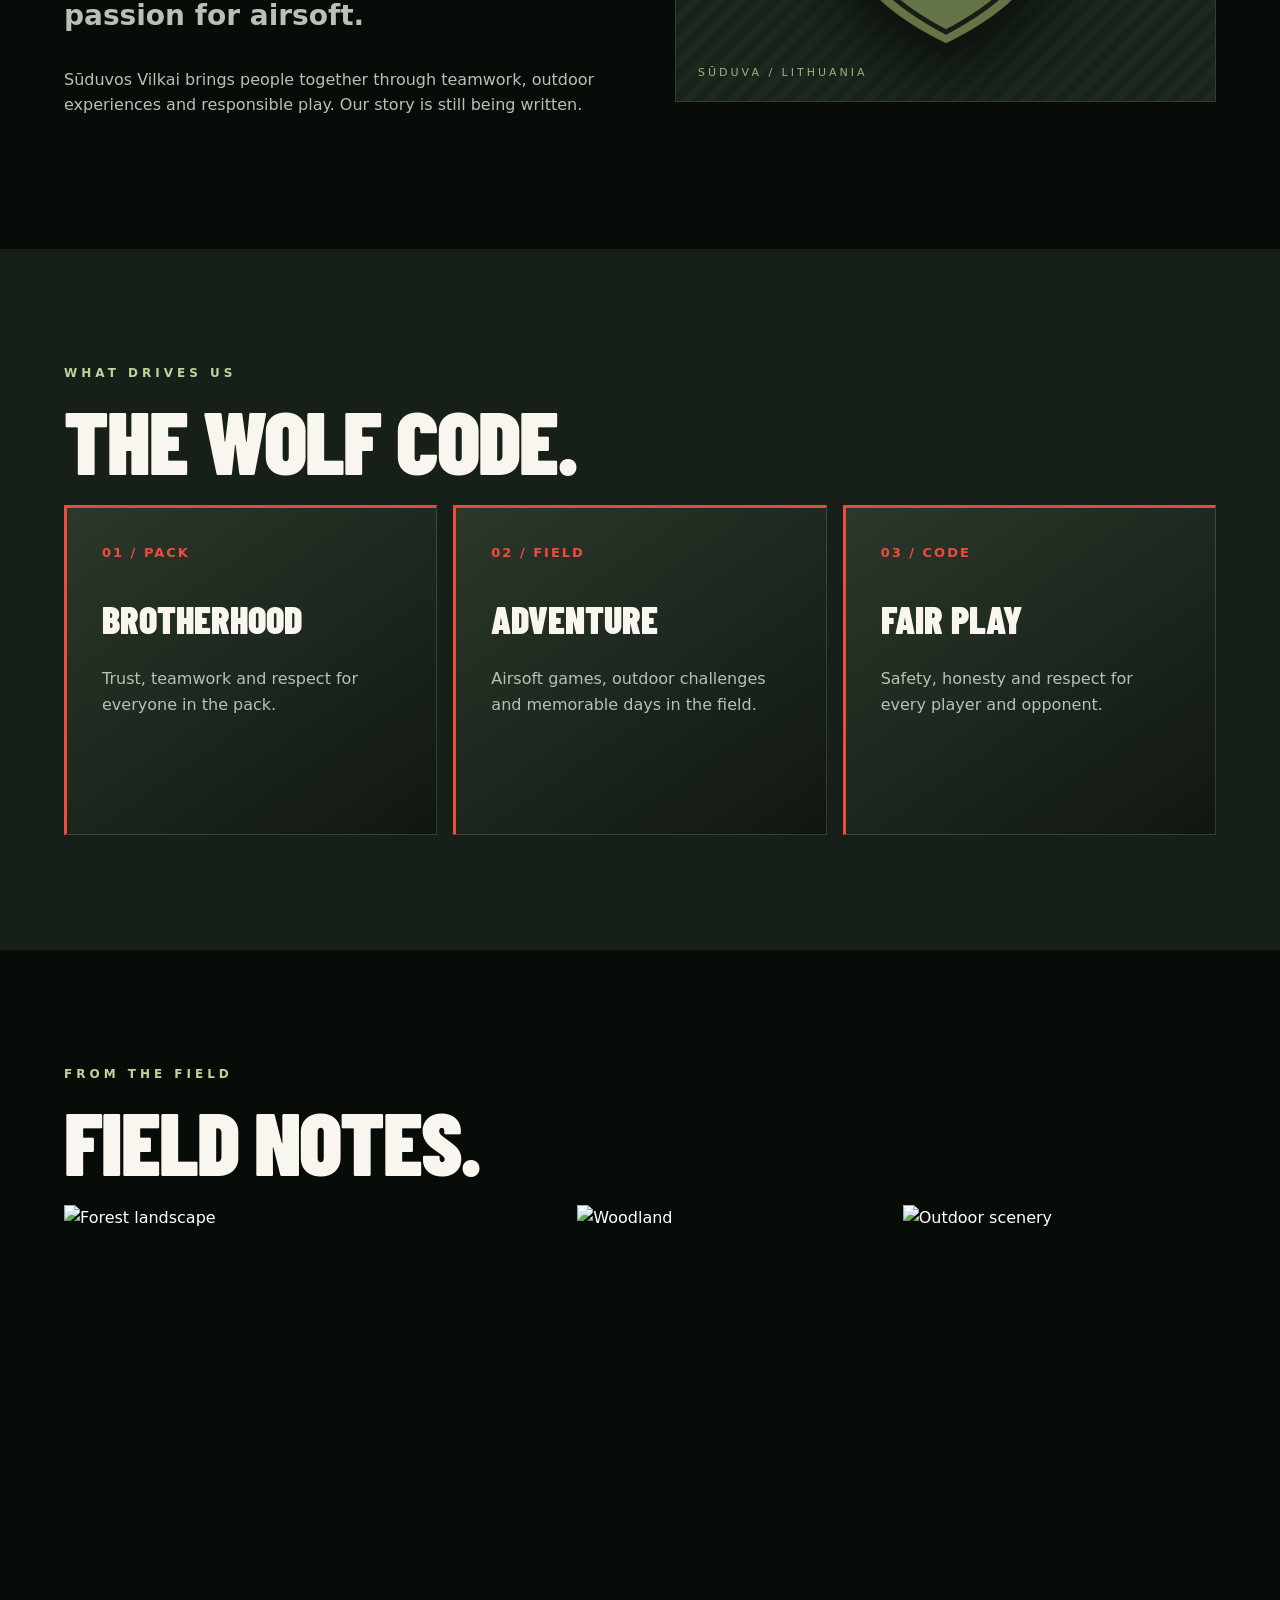
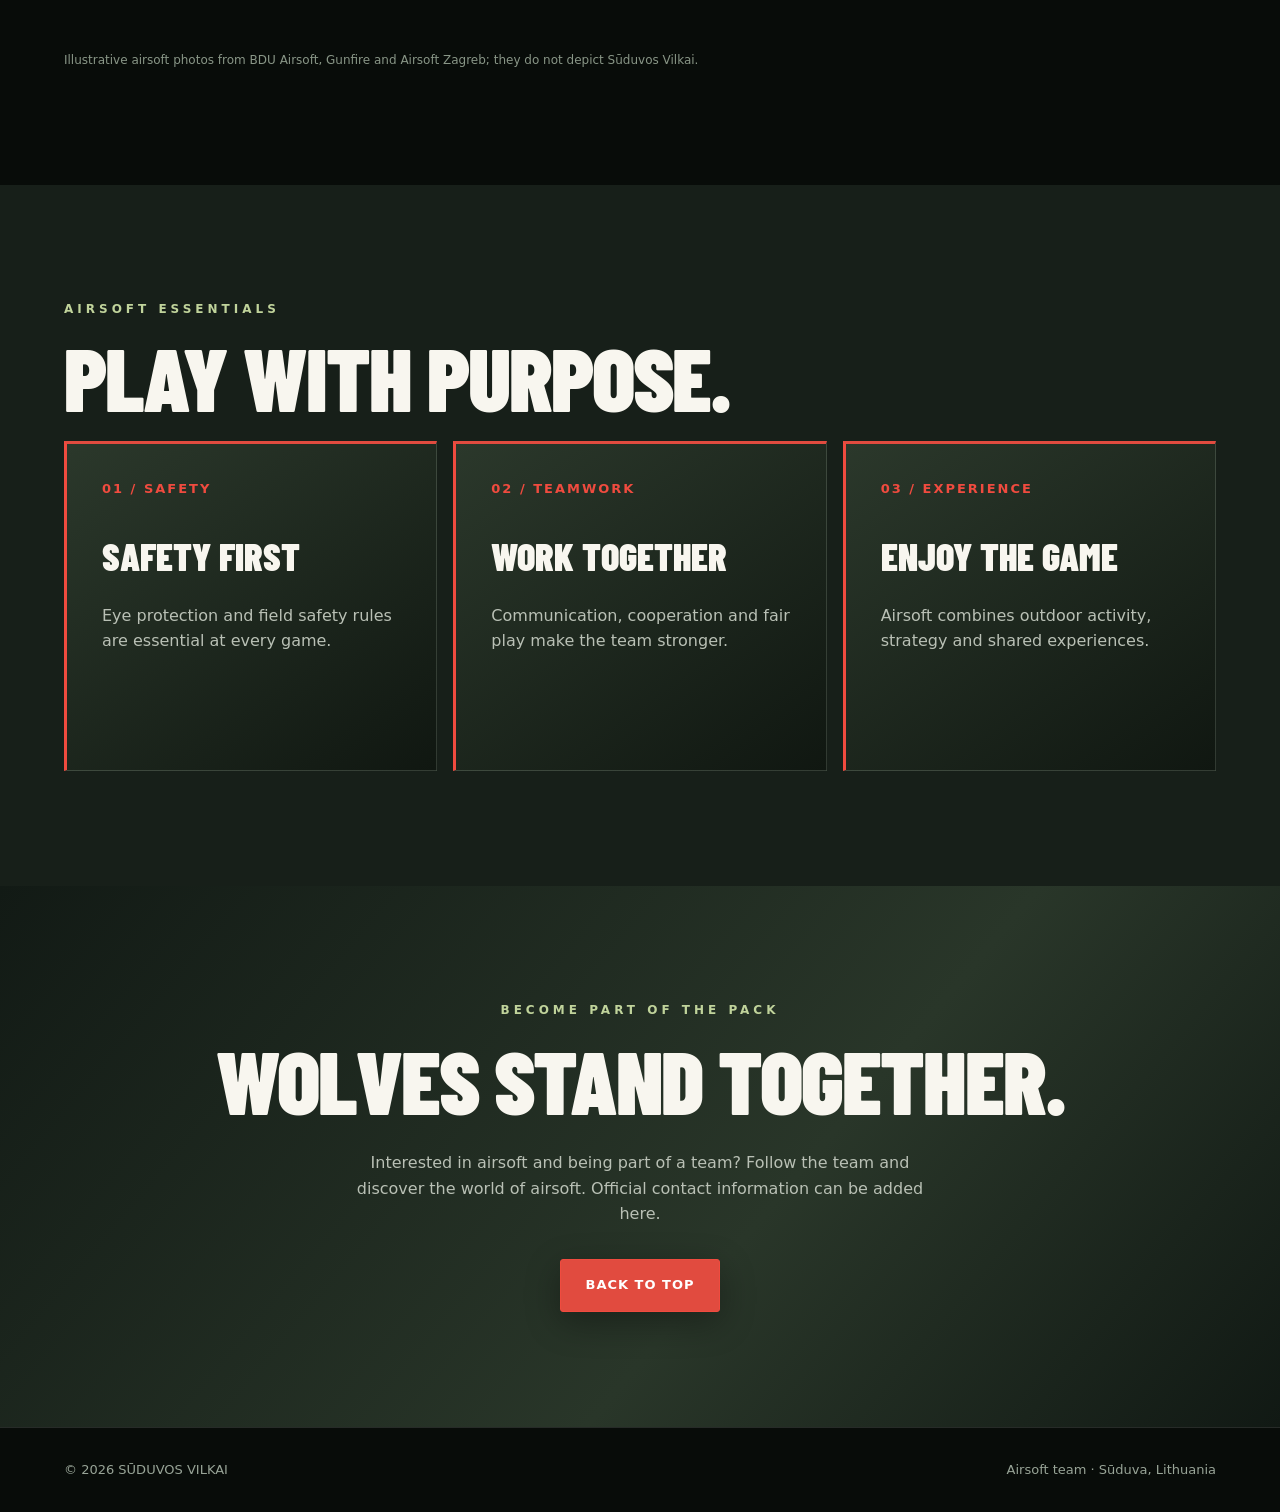
==== commit 8b50888c: "Replace generic forest imagery with actual airsoft action photography and credits" ====
--- a/airsoft/index.html
+++ b/airsoft/index.html
@@ -1,14 +1,14 @@
 <!doctype html><html lang="en"><head><meta charset="utf-8"><meta name="viewport" content="width=device-width,initial-scale=1"><meta name="theme-color" content="#101512"><meta name="description" content="Sūduvos Vilkai airsoft team. One pack. One mission."><title>SŪDUVOS VILKAI | Airsoft Team</title><style>
-:root{--bg:#101512;--panel:#19211b;--olive:#85946a;--red:#d64a3e;--white:#f5f3e9;--muted:#abb3a6}*{box-sizing:border-box}html{scroll-behavior:smooth}body{margin:0;background:var(--bg);color:var(--white);font:16px/1.6 system-ui,-apple-system,Segoe UI,sans-serif}a{color:inherit;text-decoration:none}button{font:inherit;cursor:pointer}.wrap{width:min(1180px,90%);margin:auto}header{position:sticky;top:0;z-index:10;background:#101512ee;border-bottom:1px solid #ffffff20;backdrop-filter:blur(14px)}.nav{min-height:84px;display:flex;align-items:center;justify-content:space-between;gap:24px}.brand{display:flex;align-items:center;gap:12px;font-size:19px;line-height:1;font-weight:950;letter-spacing:1px}.brand img{height:56px}.brand em{font-style:normal;color:var(--red)}nav{display:flex;gap:25px}nav a{font-size:13px;font-weight:800;letter-spacing:1px;text-transform:uppercase;color:#c7cbbf}nav a:hover{color:var(--white)}.langs{display:flex;gap:5px}.langs button{background:transparent;border:1px solid #596459;color:#b9c1b4;padding:6px 11px;border-radius:3px;font-weight:800}.langs button.active{background:var(--red);border-color:var(--red);color:white}.hero{position:relative;min-height:830px;display:flex;align-items:center;background:linear-gradient(90deg,#101512 0%,#101512dc 35%,#10151235 100%),url('https://images.unsplash.com/photo-1518709268805-4e9042af9f23?auto=format&fit=crop&w=1800&q=85') center/cover}.hero:after{content:"";position:absolute;bottom:0;left:0;right:0;height:140px;background:linear-gradient(transparent,var(--bg))}.hero .wrap{position:relative;z-index:1;padding:90px 0}.tag{color:var(--olive);font-size:12px;letter-spacing:4px;font-weight:900;text-transform:uppercase}.hero-mark{width:150px;filter:drop-shadow(0 10px 25px #0009);margin-bottom:22px}h1{font-size:clamp(66px,10vw,138px);line-height:.87;letter-spacing:-5px;margin:22px 0 26px;font-weight:1000}h1 span{color:var(--red)}.lead{font-size:clamp(20px,2.7vw,28px);font-weight:700;color:#f5f3e9;max-width:650px}.sub{color:var(--muted);max-width:620px}.actions{display:flex;gap:12px;flex-wrap:wrap;margin-top:32px}.btn{padding:15px 24px;font-weight:900;letter-spacing:.6px;text-transform:uppercase;font-size:13px;background:var(--red);border:1px solid var(--red);border-radius:3px}.btn.secondary{background:transparent;border-color:#7d8b78}.section{padding:105px 0}.section.dark{background:#171f19}.section-head{display:flex;justify-content:space-between;align-items:end;gap:20px;margin-bottom:36px}.section h2{font-size:clamp(35px,5vw,65px);line-height:1;letter-spacing:-2px;text-transform:uppercase;margin:12px 0 20px}.section p{color:var(--muted)}.intro{display:grid;grid-template-columns:1fr 1fr;gap:70px;align-items:center}.intro-visual{min-height:360px;border:1px solid #ffffff22;background:linear-gradient(160deg,#1f2c23,#101512);display:grid;place-items:center;position:relative;overflow:hidden}.intro-visual img{width:190px;filter:drop-shadow(0 18px 35px #0009)}.intro-visual:after{content:"SŪDUVA / LITHUANIA";position:absolute;bottom:20px;left:22px;letter-spacing:3px;font-size:11px;color:var(--olive)}.cards{display:grid;grid-template-columns:repeat(3,1fr);gap:16px}.card{padding:35px;background:#202a22;border:1px solid #ffffff17;min-height:290px}.card .number{color:var(--red);font-size:13px;font-weight:900;letter-spacing:2px}.card h3{font-size:26px;text-transform:uppercase;margin:26px 0 8px}.gallery{display:grid;grid-template-columns:1.4fr 1fr 1fr;gap:12px}.gallery img{width:100%;height:380px;object-fit:cover;filter:saturate(.65);display:block}.fine{font-size:12px;color:#899687;margin-top:16px}.join{text-align:center;background:radial-gradient(ellipse at center,#2a382c,#101512 70%)}.join p{margin:0 auto;max-width:600px}.join .actions{justify-content:center}.footer{padding:32px 0;border-top:1px solid #ffffff20;color:#98a497;font-size:13px}.footer .wrap{display:flex;justify-content:space-between;gap:15px}body:has(.langs button:focus-visible) button:focus-visible{outline:2px solid white}@media(max-width:850px){.nav{flex-wrap:wrap;padding:10px 0}.brand{font-size:16px}.brand img{height:45px}nav{order:3;width:100%;justify-content:space-between;gap:8px;padding-bottom:8px}nav a{font-size:11px}.hero{min-height:650px}.intro{grid-template-columns:1fr;gap:25px}.cards,.gallery{grid-template-columns:1fr}.gallery img{height:230px}.section{padding:70px 0}h1{letter-spacing:-3px}.footer .wrap{display:block}}@media(prefers-reduced-motion:reduce){html{scroll-behavior:auto}}@media(min-width:851px){.hero .wrap{padding-top:140px;padding-bottom:150px}.hero .sub{font-size:18px}.card{transition:transform .2s,border-color .2s}.card:hover{transform:translateY(-7px);border-color:#d64a3e88}.gallery img{transition:filter .25s,transform .25s}.gallery img:hover{filter:saturate(1);transform:scale(1.015)}}.hero:before{content:'AIRSOFT / SŪDUVA';position:absolute;right:4%;bottom:17%;color:#ffffff77;font-size:12px;letter-spacing:4px;writing-mode:vertical-rl;z-index:1}</style><style>
-:root{--bg:#090d0b;--panel:#141c17;--olive:#a0b183;--red:#f04b3f;--white:#f8f6ef;--muted:#b9c0b5}body{background:var(--bg)}header{background:#090d0bf2}.hero{min-height:95svh;background:linear-gradient(90deg,#080b09 0%,#080b09e8 28%,#080b0980 63%,#080b0920 100%),url('https://images.unsplash.com/photo-1518709268805-4e9042af9f23?auto=format&fit=crop&w=2000&q=90') center/cover}.hero .wrap{padding:100px 0 160px}.hero h1{font-size:clamp(72px,12vw,170px);letter-spacing:-.075em;line-height:.82;text-shadow:0 8px 40px #0008}.hero .lead{font-size:clamp(24px,3.5vw,42px);line-height:1.1;max-width:720px;text-transform:uppercase;letter-spacing:-.03em}.hero .sub{font-size:18px;max-width:510px}.hero-mark{width:135px}.tag{color:#c0d39b}.btn{background:#e54a3f;color:#fff;box-shadow:0 10px 35px #0005}.btn:hover{filter:brightness(1.15)}.section{padding:115px 0}.section h2{font-size:clamp(46px,6vw,86px);font-weight:950}.intro-visual{background:repeating-linear-gradient(135deg,#1c291e,#1c291e 8px,#19231b 8px,#19231b 16px);border:1px solid #6f7f6744}.intro-visual img{width:240px}.card{background:linear-gradient(155deg,#263329,#111a14);border-left:3px solid var(--red);min-height:300px}.card h3{font-size:32px}.gallery{grid-template-columns:1.6fr 1fr 1fr}.gallery img{height:420px;filter:saturate(.8) contrast(1.1)}.join{background:linear-gradient(130deg,#121a15,#293629 60%,#111914)}.join h2{max-width:900px;margin:15px auto 25px}.nav a:hover{color:var(--red)}.hero:before{content:'EST. SŪDUVA  /  AIRSOFT TEAM';position:absolute;right:25px;bottom:180px;writing-mode:vertical-rl;letter-spacing:3px;color:#ffffffaa;font-size:12px;z-index:2}@media(max-width:850px){.hero{min-height:750px;background-position:65% center}.hero h1{font-size:clamp(64px,15vw,110px)}.hero .wrap{padding:95px 0 130px}.gallery{grid-template-columns:1fr}.gallery img{height:260px}.section{padding:75px 0}.hero:before{display:none}}
+:root{--bg:#101512;--panel:#19211b;--olive:#85946a;--red:#d64a3e;--white:#f5f3e9;--muted:#abb3a6}*{box-sizing:border-box}html{scroll-behavior:smooth}body{margin:0;background:var(--bg);color:var(--white);font:16px/1.6 system-ui,-apple-system,Segoe UI,sans-serif}a{color:inherit;text-decoration:none}button{font:inherit;cursor:pointer}.wrap{width:min(1180px,90%);margin:auto}header{position:sticky;top:0;z-index:10;background:#101512ee;border-bottom:1px solid #ffffff20;backdrop-filter:blur(14px)}.nav{min-height:84px;display:flex;align-items:center;justify-content:space-between;gap:24px}.brand{display:flex;align-items:center;gap:12px;font-size:19px;line-height:1;font-weight:950;letter-spacing:1px}.brand img{height:56px}.brand em{font-style:normal;color:var(--red)}nav{display:flex;gap:25px}nav a{font-size:13px;font-weight:800;letter-spacing:1px;text-transform:uppercase;color:#c7cbbf}nav a:hover{color:var(--white)}.langs{display:flex;gap:5px}.langs button{background:transparent;border:1px solid #596459;color:#b9c1b4;padding:6px 11px;border-radius:3px;font-weight:800}.langs button.active{background:var(--red);border-color:var(--red);color:white}.hero{position:relative;min-height:830px;display:flex;align-items:center;background:linear-gradient(90deg,#101512 0%,#101512dc 35%,#10151235 100%),url('https://www.bdu-airsoft.fr/cdn/shop/articles/1764235641791_image_1764235641691-8898149.png?v=1765989212') center/cover}.hero:after{content:"";position:absolute;bottom:0;left:0;right:0;height:140px;background:linear-gradient(transparent,var(--bg))}.hero .wrap{position:relative;z-index:1;padding:90px 0}.tag{color:var(--olive);font-size:12px;letter-spacing:4px;font-weight:900;text-transform:uppercase}.hero-mark{width:150px;filter:drop-shadow(0 10px 25px #0009);margin-bottom:22px}h1{font-size:clamp(66px,10vw,138px);line-height:.87;letter-spacing:-5px;margin:22px 0 26px;font-weight:1000}h1 span{color:var(--red)}.lead{font-size:clamp(20px,2.7vw,28px);font-weight:700;color:#f5f3e9;max-width:650px}.sub{color:var(--muted);max-width:620px}.actions{display:flex;gap:12px;flex-wrap:wrap;margin-top:32px}.btn{padding:15px 24px;font-weight:900;letter-spacing:.6px;text-transform:uppercase;font-size:13px;background:var(--red);border:1px solid var(--red);border-radius:3px}.btn.secondary{background:transparent;border-color:#7d8b78}.section{padding:105px 0}.section.dark{background:#171f19}.section-head{display:flex;justify-content:space-between;align-items:end;gap:20px;margin-bottom:36px}.section h2{font-size:clamp(35px,5vw,65px);line-height:1;letter-spacing:-2px;text-transform:uppercase;margin:12px 0 20px}.section p{color:var(--muted)}.intro{display:grid;grid-template-columns:1fr 1fr;gap:70px;align-items:center}.intro-visual{min-height:360px;border:1px solid #ffffff22;background:linear-gradient(160deg,#1f2c23,#101512);display:grid;place-items:center;position:relative;overflow:hidden}.intro-visual img{width:190px;filter:drop-shadow(0 18px 35px #0009)}.intro-visual:after{content:"SŪDUVA / LITHUANIA";position:absolute;bottom:20px;left:22px;letter-spacing:3px;font-size:11px;color:var(--olive)}.cards{display:grid;grid-template-columns:repeat(3,1fr);gap:16px}.card{padding:35px;background:#202a22;border:1px solid #ffffff17;min-height:290px}.card .number{color:var(--red);font-size:13px;font-weight:900;letter-spacing:2px}.card h3{font-size:26px;text-transform:uppercase;margin:26px 0 8px}.gallery{display:grid;grid-template-columns:1.4fr 1fr 1fr;gap:12px}.gallery img{width:100%;height:380px;object-fit:cover;filter:saturate(.65);display:block}.fine{font-size:12px;color:#899687;margin-top:16px}.join{text-align:center;background:radial-gradient(ellipse at center,#2a382c,#101512 70%)}.join p{margin:0 auto;max-width:600px}.join .actions{justify-content:center}.footer{padding:32px 0;border-top:1px solid #ffffff20;color:#98a497;font-size:13px}.footer .wrap{display:flex;justify-content:space-between;gap:15px}body:has(.langs button:focus-visible) button:focus-visible{outline:2px solid white}@media(max-width:850px){.nav{flex-wrap:wrap;padding:10px 0}.brand{font-size:16px}.brand img{height:45px}nav{order:3;width:100%;justify-content:space-between;gap:8px;padding-bottom:8px}nav a{font-size:11px}.hero{min-height:650px}.intro{grid-template-columns:1fr;gap:25px}.cards,.gallery{grid-template-columns:1fr}.gallery img{height:230px}.section{padding:70px 0}h1{letter-spacing:-3px}.footer .wrap{display:block}}@media(prefers-reduced-motion:reduce){html{scroll-behavior:auto}}@media(min-width:851px){.hero .wrap{padding-top:140px;padding-bottom:150px}.hero .sub{font-size:18px}.card{transition:transform .2s,border-color .2s}.card:hover{transform:translateY(-7px);border-color:#d64a3e88}.gallery img{transition:filter .25s,transform .25s}.gallery img:hover{filter:saturate(1);transform:scale(1.015)}}.hero:before{content:'AIRSOFT / SŪDUVA';position:absolute;right:4%;bottom:17%;color:#ffffff77;font-size:12px;letter-spacing:4px;writing-mode:vertical-rl;z-index:1}</style><style>
+:root{--bg:#090d0b;--panel:#141c17;--olive:#a0b183;--red:#f04b3f;--white:#f8f6ef;--muted:#b9c0b5}body{background:var(--bg)}header{background:#090d0bf2}.hero{min-height:95svh;background:linear-gradient(90deg,#080b09 0%,#080b09e8 28%,#080b0980 63%,#080b0920 100%),url('https://www.bdu-airsoft.fr/cdn/shop/articles/1764235641791_image_1764235641691-8898149.png?v=1765989212') center/cover}.hero .wrap{padding:100px 0 160px}.hero h1{font-size:clamp(72px,12vw,170px);letter-spacing:-.075em;line-height:.82;text-shadow:0 8px 40px #0008}.hero .lead{font-size:clamp(24px,3.5vw,42px);line-height:1.1;max-width:720px;text-transform:uppercase;letter-spacing:-.03em}.hero .sub{font-size:18px;max-width:510px}.hero-mark{width:135px}.tag{color:#c0d39b}.btn{background:#e54a3f;color:#fff;box-shadow:0 10px 35px #0005}.btn:hover{filter:brightness(1.15)}.section{padding:115px 0}.section h2{font-size:clamp(46px,6vw,86px);font-weight:950}.intro-visual{background:repeating-linear-gradient(135deg,#1c291e,#1c291e 8px,#19231b 8px,#19231b 16px);border:1px solid #6f7f6744}.intro-visual img{width:240px}.card{background:linear-gradient(155deg,#263329,#111a14);border-left:3px solid var(--red);min-height:300px}.card h3{font-size:32px}.gallery{grid-template-columns:1.6fr 1fr 1fr}.gallery img{height:420px;filter:saturate(.8) contrast(1.1)}.join{background:linear-gradient(130deg,#121a15,#293629 60%,#111914)}.join h2{max-width:900px;margin:15px auto 25px}.nav a:hover{color:var(--red)}.hero:before{content:'EST. SŪDUVA  /  AIRSOFT TEAM';position:absolute;right:25px;bottom:180px;writing-mode:vertical-rl;letter-spacing:3px;color:#ffffffaa;font-size:12px;z-index:2}@media(max-width:850px){.hero{min-height:750px;background-position:65% center}.hero h1{font-size:clamp(64px,15vw,110px)}.hero .wrap{padding:95px 0 130px}.gallery{grid-template-columns:1fr}.gallery img{height:260px}.section{padding:75px 0}.hero:before{display:none}}
 </style><meta property="og:title" content="SŪDUVOS VILKAI | Airsoft Team"><meta property="og:description" content="One pack. One mission. Airsoft team from Sūduva, Lithuania."><style>
 @import url('https://fonts.googleapis.com/css2?family=Barlow+Condensed:wght@600;700;800;900&display=swap');
-body{background:#080c09}.hero{min-height:100svh;background:linear-gradient(90deg,#070b08 0%,#070b08eb 35%,#070b0877 100%),url('https://images.unsplash.com/photo-1518709268805-4e9042af9f23?auto=format&fit=crop&w=2000&q=90') center/cover}.hero .wrap{padding:145px 0}.hero h1,h1,h2,.card h3{font-family:'Barlow Condensed',Impact,Arial,sans-serif;font-weight:900;text-transform:uppercase}.hero h1{font-size:clamp(95px,14vw,185px);line-height:.77;letter-spacing:-.035em;text-shadow:0 12px 40px #0009}.hero .lead{font-size:clamp(26px,4vw,48px);line-height:1.05;text-transform:uppercase;max-width:650px}.hero .sub{max-width:520px;font-size:18px}.hero-mark{width:160px}.section h2{font-size:clamp(55px,7vw,92px)}.section{padding:115px 0}.card{min-height:330px;background:linear-gradient(145deg,#2b382b,#101711);border-top:3px solid #e14b3f}.card h3{font-size:38px}.gallery img{height:430px;filter:contrast(1.15) saturate(.75)}.btn{background:#e14b3f;color:#fff;font-weight:900;letter-spacing:1px}.btn:hover{filter:brightness(1.18)}.hero:before{content:'SŪDUVA / AIRSOFT TEAM';position:absolute;right:4%;bottom:20%;writing-mode:vertical-rl;letter-spacing:4px;color:#ffffffaa;font-size:12px;z-index:2}@media(max-width:850px){.hero{min-height:790px}.hero h1{font-size:clamp(75px,16vw,130px)}.hero .wrap{padding:150px 0 100px}.gallery img{height:270px}.section{padding:70px 0}.hero:before{display:none}}
+body{background:#080c09}.hero{min-height:100svh;background:linear-gradient(90deg,#070b08 0%,#070b08eb 35%,#070b0877 100%),url('https://www.bdu-airsoft.fr/cdn/shop/articles/1764235641791_image_1764235641691-8898149.png?v=1765989212') center/cover}.hero .wrap{padding:145px 0}.hero h1,h1,h2,.card h3{font-family:'Barlow Condensed',Impact,Arial,sans-serif;font-weight:900;text-transform:uppercase}.hero h1{font-size:clamp(95px,14vw,185px);line-height:.77;letter-spacing:-.035em;text-shadow:0 12px 40px #0009}.hero .lead{font-size:clamp(26px,4vw,48px);line-height:1.05;text-transform:uppercase;max-width:650px}.hero .sub{max-width:520px;font-size:18px}.hero-mark{width:160px}.section h2{font-size:clamp(55px,7vw,92px)}.section{padding:115px 0}.card{min-height:330px;background:linear-gradient(145deg,#2b382b,#101711);border-top:3px solid #e14b3f}.card h3{font-size:38px}.gallery img{height:430px;filter:contrast(1.15) saturate(.75)}.btn{background:#e14b3f;color:#fff;font-weight:900;letter-spacing:1px}.btn:hover{filter:brightness(1.18)}.hero:before{content:'SŪDUVA / AIRSOFT TEAM';position:absolute;right:4%;bottom:20%;writing-mode:vertical-rl;letter-spacing:4px;color:#ffffffaa;font-size:12px;z-index:2}@media(max-width:850px){.hero{min-height:790px}.hero h1{font-size:clamp(75px,16vw,130px)}.hero .wrap{padding:150px 0 100px}.gallery img{height:270px}.section{padding:70px 0}.hero:before{display:none}}
 </style></head><body>
 <header><div class="wrap nav"><a class="brand" href="#home"><img src="data:image/svg+xml,%3Csvg%20xmlns%3D%22http%3A%2F%2Fwww.w3.org%2F2000%2Fsvg%22%20viewBox%3D%220%200%20240%20280%22%3E%3Cpath%20d%3D%22M15%2012H225V165Q213%20223%20120%20268Q27%20223%2015%20165Z%22%20fill%3D%22%23657447%22%20stroke%3D%22%23101510%22%20stroke-width%3D%2212%22%2F%3E%3Cpath%20d%3D%22M30%2027H210V160Q198%20209%20120%20250Q42%20209%2030%20160Z%22%20fill%3D%22none%22%20stroke%3D%22%23171d15%22%20stroke-width%3D%225%22%2F%3E%3Cg%20fill%3D%22%23b52d2d%22%20stroke%3D%22%23171715%22%20stroke-width%3D%224%22%3E%3Cpath%20d%3D%22M44%2074L57%2039L79%2058L105%2066L112%20103L96%20129L74%20141L83%20120L61%20116L48%2096Z%22%2F%3E%3Cpath%20d%3D%22M196%2074L183%2039L161%2058L135%2066L128%20103L144%20129L166%20141L157%20120L179%20116L192%2096Z%22%2F%3E%3C%2Fg%3E%3Cg%20fill%3D%22%23111811%22%3E%3Cpath%20d%3D%22M57%2091L83%2095L76%20102Z%22%2F%3E%3Cpath%20d%3D%22M183%2091L157%2095L164%20102Z%22%2F%3E%3C%2Fg%3E%3Ctext%20x%3D%22120%22%20y%3D%22179%22%20text-anchor%3D%22middle%22%20font-family%3D%22Arial%2Csans-serif%22%20font-size%3D%2222%22%20font-weight%3D%22900%22%20fill%3D%22%23111811%22%3ES%C5%AADUVOS%3C%2Ftext%3E%3Ctext%20x%3D%22120%22%20y%3D%22207%22%20text-anchor%3D%22middle%22%20font-family%3D%22Arial%2Csans-serif%22%20font-size%3D%2227%22%20font-weight%3D%22900%22%20fill%3D%22%23111811%22%3EVILKAI%3C%2Ftext%3E%3C%2Fsvg%3E" alt="Sūduvos Vilkai emblem">SŪDUVOS <em>VILKAI</em></a><nav><a href="#about" data-i="navAbout"></a><a href="#values" data-i="navValues"></a><a href="#gallery" data-i="navGallery"></a><a href="#faq" data-i="navFaq"></a><a href="#join" data-i="navJoin"></a></nav><div class="langs"><button id="en" onclick="setLang('en')">EN</button><button id="lt" onclick="setLang('lt')">LT</button></div></div></header>
 <main><div class="hero" id="home"><div class="wrap"><img class="hero-mark" src="data:image/svg+xml,%3Csvg%20xmlns%3D%22http%3A%2F%2Fwww.w3.org%2F2000%2Fsvg%22%20viewBox%3D%220%200%20240%20280%22%3E%3Cpath%20d%3D%22M15%2012H225V165Q213%20223%20120%20268Q27%20223%2015%20165Z%22%20fill%3D%22%23657447%22%20stroke%3D%22%23101510%22%20stroke-width%3D%2212%22%2F%3E%3Cpath%20d%3D%22M30%2027H210V160Q198%20209%20120%20250Q42%20209%2030%20160Z%22%20fill%3D%22none%22%20stroke%3D%22%23171d15%22%20stroke-width%3D%225%22%2F%3E%3Cg%20fill%3D%22%23b52d2d%22%20stroke%3D%22%23171715%22%20stroke-width%3D%224%22%3E%3Cpath%20d%3D%22M44%2074L57%2039L79%2058L105%2066L112%20103L96%20129L74%20141L83%20120L61%20116L48%2096Z%22%2F%3E%3Cpath%20d%3D%22M196%2074L183%2039L161%2058L135%2066L128%20103L144%20129L166%20141L157%20120L179%20116L192%2096Z%22%2F%3E%3C%2Fg%3E%3Cg%20fill%3D%22%23111811%22%3E%3Cpath%20d%3D%22M57%2091L83%2095L76%20102Z%22%2F%3E%3Cpath%20d%3D%22M183%2091L157%2095L164%20102Z%22%2F%3E%3C%2Fg%3E%3Ctext%20x%3D%22120%22%20y%3D%22179%22%20text-anchor%3D%22middle%22%20font-family%3D%22Arial%2Csans-serif%22%20font-size%3D%2222%22%20font-weight%3D%22900%22%20fill%3D%22%23111811%22%3ES%C5%AADUVOS%3C%2Ftext%3E%3Ctext%20x%3D%22120%22%20y%3D%22207%22%20text-anchor%3D%22middle%22%20font-family%3D%22Arial%2Csans-serif%22%20font-size%3D%2227%22%20font-weight%3D%22900%22%20fill%3D%22%23111811%22%3EVILKAI%3C%2Ftext%3E%3C%2Fsvg%3E" alt="Sūduvos Vilkai shield"><div class="tag" data-i="eyebrow"></div><h1>SŪDUVOS<br><span>VILKAI.</span></h1><div class="lead" data-i="heroLead"></div><p class="sub" data-i="heroText"></p><div class="actions"><a class="btn" href="#about" data-i="discover"></a><a class="btn secondary" href="#join" data-i="joinUs"></a></div></div></div>
 <section class="section" id="about"><div class="wrap intro"><div><div class="tag" data-i="aboutTag"></div><h2 data-i="aboutTitle"></h2><p class="lead" data-i="aboutLead"></p><p data-i="aboutText"></p></div><div class="intro-visual"><img src="data:image/svg+xml,%3Csvg%20xmlns%3D%22http%3A%2F%2Fwww.w3.org%2F2000%2Fsvg%22%20viewBox%3D%220%200%20240%20280%22%3E%3Cpath%20d%3D%22M15%2012H225V165Q213%20223%20120%20268Q27%20223%2015%20165Z%22%20fill%3D%22%23657447%22%20stroke%3D%22%23101510%22%20stroke-width%3D%2212%22%2F%3E%3Cpath%20d%3D%22M30%2027H210V160Q198%20209%20120%20250Q42%20209%2030%20160Z%22%20fill%3D%22none%22%20stroke%3D%22%23171d15%22%20stroke-width%3D%225%22%2F%3E%3Cg%20fill%3D%22%23b52d2d%22%20stroke%3D%22%23171715%22%20stroke-width%3D%224%22%3E%3Cpath%20d%3D%22M44%2074L57%2039L79%2058L105%2066L112%20103L96%20129L74%20141L83%20120L61%20116L48%2096Z%22%2F%3E%3Cpath%20d%3D%22M196%2074L183%2039L161%2058L135%2066L128%20103L144%20129L166%20141L157%20120L179%20116L192%2096Z%22%2F%3E%3C%2Fg%3E%3Cg%20fill%3D%22%23111811%22%3E%3Cpath%20d%3D%22M57%2091L83%2095L76%20102Z%22%2F%3E%3Cpath%20d%3D%22M183%2091L157%2095L164%20102Z%22%2F%3E%3C%2Fg%3E%3Ctext%20x%3D%22120%22%20y%3D%22179%22%20text-anchor%3D%22middle%22%20font-family%3D%22Arial%2Csans-serif%22%20font-size%3D%2222%22%20font-weight%3D%22900%22%20fill%3D%22%23111811%22%3ES%C5%AADUVOS%3C%2Ftext%3E%3Ctext%20x%3D%22120%22%20y%3D%22207%22%20text-anchor%3D%22middle%22%20font-family%3D%22Arial%2Csans-serif%22%20font-size%3D%2227%22%20font-weight%3D%22900%22%20fill%3D%22%23111811%22%3EVILKAI%3C%2Ftext%3E%3C%2Fsvg%3E" alt="Sūduvos Vilkai emblem"></div></div></section>
 <section class="section dark" id="values"><div class="wrap"><div class="tag" data-i="valuesTag"></div><h2 data-i="valuesTitle"></h2><div class="cards"><article class="card"><div class="number">01 / PACK</div><h3 data-i="v1"></h3><p data-i="v1Text"></p></article><article class="card"><div class="number">02 / FIELD</div><h3 data-i="v2"></h3><p data-i="v2Text"></p></article><article class="card"><div class="number">03 / CODE</div><h3 data-i="v3"></h3><p data-i="v3Text"></p></article></div></div></section>
-<section class="section" id="gallery"><div class="wrap"><div class="tag" data-i="galleryTag"></div><h2 data-i="galleryTitle"></h2><div class="gallery"><img loading="lazy" src="https://images.unsplash.com/photo-1518709268805-4e9042af9f23?auto=format&fit=crop&w=900&q=80" alt="Forest landscape"><img loading="lazy" src="https://images.unsplash.com/photo-1448375240586-882707db888b?auto=format&fit=crop&w=700&q=80" alt="Woodland"><img loading="lazy" src="https://images.unsplash.com/photo-1518709268805-4e9042af9f23?auto=format&fit=crop&w=700&q=80" alt="Outdoor scenery"></div><div class="fine" data-i="galleryNote"></div></div></section>
+<section class="section" id="gallery"><div class="wrap"><div class="tag" data-i="galleryTag"></div><h2 data-i="galleryTitle"></h2><div class="gallery"><img loading="lazy" src="https://www.bdu-airsoft.fr/cdn/shop/articles/1764235641791_image_1764235641691-8898149.png?v=1765989212" alt="Forest landscape"><img loading="lazy" src="https://gunfire.com/data/include/cms/BLOG-GUNFIRE/Airsoft-Ketkovice/gracze-we-mgle.webp" alt="Woodland"><img loading="lazy" src="https://www.airsoft-zagreb.com/assets/images/gallery/retreat_new.jpg" alt="Outdoor scenery"></div><div class="fine" data-i="galleryNote"></div></div></section>
 <section class="section dark" id="faq"><div class="wrap"><div class="tag" data-i="faqTag"></div><h2 data-i="faqTitle"></h2><div class="cards"><article class="card"><div class="number">01 / SAFETY</div><h3 data-i="f1"></h3><p data-i="f1t"></p></article><article class="card"><div class="number">02 / TEAMWORK</div><h3 data-i="f2"></h3><p data-i="f2t"></p></article><article class="card"><div class="number">03 / EXPERIENCE</div><h3 data-i="f3"></h3><p data-i="f3t"></p></article></div></div></section><section class="section join" id="join"><div class="wrap"><div class="tag" data-i="joinTag"></div><h2 data-i="joinTitle"></h2><p data-i="joinText"></p><div class="actions"><a class="btn" href="#home" data-i="back"></a></div></div></section></main><footer class="footer"><div class="wrap"><span>© 2026 SŪDUVOS VILKAI</span><span data-i="footer"></span></div></footer>
-<script>const dict={en:{navAbout:"About",navValues:"Our code",navGallery:"Gallery",navJoin:"Join",navFaq:"Guide",faqTag:"AIRSOFT ESSENTIALS",faqTitle:"PLAY WITH PURPOSE.",f1:"Safety first",f1t:"Eye protection and field safety rules are essential at every game.",f2:"Work together",f2t:"Communication, cooperation and fair play make the team stronger.",f3:"Enjoy the game",f3t:"Airsoft combines outdoor activity, strategy and shared experiences.",eyebrow:"AIRSOFT TEAM / SŪDUVA, LITHUANIA",heroLead:"ONE PACK. ONE MISSION.",heroText:"Built on teamwork, respect and the spirit of airsoft. We move together, play fair and stand as one.",discover:"Discover the team",joinUs:"Join the pack",aboutTag:"WHO WE ARE",aboutTitle:"MORE THAN A GAME.",aboutLead:"A team united by a shared passion for airsoft.",aboutText:"Sūduvos Vilkai brings people together through teamwork, outdoor experiences and responsible play. Our story is still being written.",valuesTag:"WHAT DRIVES US",valuesTitle:"THE WOLF CODE.",v1:"Brotherhood",v1Text:"Trust, teamwork and respect for everyone in the pack.",v2:"Adventure",v2Text:"Airsoft games, outdoor challenges and memorable days in the field.",v3:"Fair play",v3Text:"Safety, honesty and respect for every player and opponent.",galleryTag:"FROM THE FIELD",galleryTitle:"FIELD NOTES.",galleryNote:"Illustrative photography used for this website demonstration.",joinTag:"BECOME PART OF THE PACK",joinTitle:"WOLVES STAND TOGETHER.",joinText:"Interested in airsoft and being part of a team? Follow the team and discover the world of airsoft. Official contact information can be added here.",back:"Back to top",footer:"Airsoft team · Sūduva, Lithuania"},lt:{navAbout:"Apie mus",navValues:"Vertybės",navGallery:"Galerija",navJoin:"Prisijunk",navFaq:"Gidas",faqTag:"AIRSOFTO PAGRINDAI",faqTitle:"ŽAISK ATSAKINGAI.",f1:"Saugumas",f1t:"Akių apsauga ir žaidimo aikštelės saugumo taisyklės yra būtinos.",f2:"Komandinis darbas",f2t:"Bendravimas, bendradarbiavimas ir sąžiningumas stiprina komandą.",f3:"Žaidimo džiaugsmas",f3t:"Airsoftas sujungia aktyvų laisvalaikį, strategiją ir bendras patirtis.",eyebrow:"AIRSOFT KOMANDA / SŪDUVA, LIETUVA",heroLead:"VIENAS BŪRYS. VIENAS TIKSLAS.",heroText:"Mus vienija komandinis darbas, pagarba ir airsofto dvasia. Veikiame kartu, žaidžiame sąžiningai ir laikomės išvien.",discover:"Susipažink su komanda",joinUs:"Prisijunk prie būrio",aboutTag:"KAS MES",aboutTitle:"DAUGIAU NEI ŽAIDIMAS.",aboutLead:"Komanda, kurią vienija aistra airsoftui.",aboutText:"„Sūduvos vilkai“ vienija žmones, kuriems svarbus komandinis darbas, aktyvus laisvalaikis ir atsakingas žaidimas. Mūsų istorija dar tik rašoma.",valuesTag:"KAS MUS VIENIJA",valuesTitle:"VILKŲ KODEKSAS.",v1:"Vienybė",v1Text:"Pasitikėjimas, komandinis darbas ir pagarba kiekvienam būrio nariui.",v2:"Nuotykiai",v2Text:"Airsofto žaidimai, iššūkiai gamtoje ir įsimintinos akimirkos.",v3:"Sąžiningumas",v3Text:"Saugumas, sąžiningas žaidimas ir pagarba kiekvienam dalyviui.",galleryTag:"IŠ ŽAIDIMŲ LAUKO",galleryTitle:"AKIMIRKOS.",galleryNote:"Svetainės demonstracijai naudojamos iliustracinės nuotraukos.",joinTag:"TAPK BŪRIO DALIMI",joinTitle:"VILKAI LAIKOSI KARTU.",joinText:"Domiesi airsoftu ir komandiniu žaidimu? Susipažink su airsoftu ir komandos veikla. Oficialūs kontaktai čia galės būti pridėti vėliau.",back:"Grįžti į pradžią",footer:"Airsoft komanda · Sūduva, Lietuva"}};function setLang(lang){document.documentElement.lang=lang;document.querySelectorAll('[data-i]').forEach(el=>el.textContent=dict[lang][el.dataset.i]);document.querySelectorAll('.langs button').forEach(el=>{el.classList.toggle('active',el.id===lang);el.setAttribute('aria-pressed',String(el.id===lang))});}setLang('en');</script></body></html>+<script>const dict={en:{navAbout:"About",navValues:"Our code",navGallery:"Gallery",navJoin:"Join",navFaq:"Guide",faqTag:"AIRSOFT ESSENTIALS",faqTitle:"PLAY WITH PURPOSE.",f1:"Safety first",f1t:"Eye protection and field safety rules are essential at every game.",f2:"Work together",f2t:"Communication, cooperation and fair play make the team stronger.",f3:"Enjoy the game",f3t:"Airsoft combines outdoor activity, strategy and shared experiences.",eyebrow:"AIRSOFT TEAM / SŪDUVA, LITHUANIA",heroLead:"ONE PACK. ONE MISSION.",heroText:"Built on teamwork, respect and the spirit of airsoft. We move together, play fair and stand as one.",discover:"Discover the team",joinUs:"Join the pack",aboutTag:"WHO WE ARE",aboutTitle:"MORE THAN A GAME.",aboutLead:"A team united by a shared passion for airsoft.",aboutText:"Sūduvos Vilkai brings people together through teamwork, outdoor experiences and responsible play. Our story is still being written.",valuesTag:"WHAT DRIVES US",valuesTitle:"THE WOLF CODE.",v1:"Brotherhood",v1Text:"Trust, teamwork and respect for everyone in the pack.",v2:"Adventure",v2Text:"Airsoft games, outdoor challenges and memorable days in the field.",v3:"Fair play",v3Text:"Safety, honesty and respect for every player and opponent.",galleryTag:"FROM THE FIELD",galleryTitle:"FIELD NOTES.",galleryNote:"Illustrative airsoft photos from BDU Airsoft, Gunfire and Airsoft Zagreb; they do not depict Sūduvos Vilkai.",joinTag:"BECOME PART OF THE PACK",joinTitle:"WOLVES STAND TOGETHER.",joinText:"Interested in airsoft and being part of a team? Follow the team and discover the world of airsoft. Official contact information can be added here.",back:"Back to top",footer:"Airsoft team · Sūduva, Lithuania"},lt:{navAbout:"Apie mus",navValues:"Vertybės",navGallery:"Galerija",navJoin:"Prisijunk",navFaq:"Gidas",faqTag:"AIRSOFTO PAGRINDAI",faqTitle:"ŽAISK ATSAKINGAI.",f1:"Saugumas",f1t:"Akių apsauga ir žaidimo aikštelės saugumo taisyklės yra būtinos.",f2:"Komandinis darbas",f2t:"Bendravimas, bendradarbiavimas ir sąžiningumas stiprina komandą.",f3:"Žaidimo džiaugsmas",f3t:"Airsoftas sujungia aktyvų laisvalaikį, strategiją ir bendras patirtis.",eyebrow:"AIRSOFT KOMANDA / SŪDUVA, LIETUVA",heroLead:"VIENAS BŪRYS. VIENAS TIKSLAS.",heroText:"Mus vienija komandinis darbas, pagarba ir airsofto dvasia. Veikiame kartu, žaidžiame sąžiningai ir laikomės išvien.",discover:"Susipažink su komanda",joinUs:"Prisijunk prie būrio",aboutTag:"KAS MES",aboutTitle:"DAUGIAU NEI ŽAIDIMAS.",aboutLead:"Komanda, kurią vienija aistra airsoftui.",aboutText:"„Sūduvos vilkai“ vienija žmones, kuriems svarbus komandinis darbas, aktyvus laisvalaikis ir atsakingas žaidimas. Mūsų istorija dar tik rašoma.",valuesTag:"KAS MUS VIENIJA",valuesTitle:"VILKŲ KODEKSAS.",v1:"Vienybė",v1Text:"Pasitikėjimas, komandinis darbas ir pagarba kiekvienam būrio nariui.",v2:"Nuotykiai",v2Text:"Airsofto žaidimai, iššūkiai gamtoje ir įsimintinos akimirkos.",v3:"Sąžiningumas",v3Text:"Saugumas, sąžiningas žaidimas ir pagarba kiekvienam dalyviui.",galleryTag:"IŠ ŽAIDIMŲ LAUKO",galleryTitle:"AKIMIRKOS.",galleryNote:"Iliustracinės airsofto nuotraukos iš BDU Airsoft, Gunfire ir Airsoft Zagreb; jose ne „Sūduvos vilkai“.",joinTag:"TAPK BŪRIO DALIMI",joinTitle:"VILKAI LAIKOSI KARTU.",joinText:"Domiesi airsoftu ir komandiniu žaidimu? Susipažink su airsoftu ir komandos veikla. Oficialūs kontaktai čia galės būti pridėti vėliau.",back:"Grįžti į pradžią",footer:"Airsoft komanda · Sūduva, Lietuva"}};function setLang(lang){document.documentElement.lang=lang;document.querySelectorAll('[data-i]').forEach(el=>el.textContent=dict[lang][el.dataset.i]);document.querySelectorAll('.langs button').forEach(el=>{el.classList.toggle('active',el.id===lang);el.setAttribute('aria-pressed',String(el.id===lang))});}setLang('en');</script></body></html>
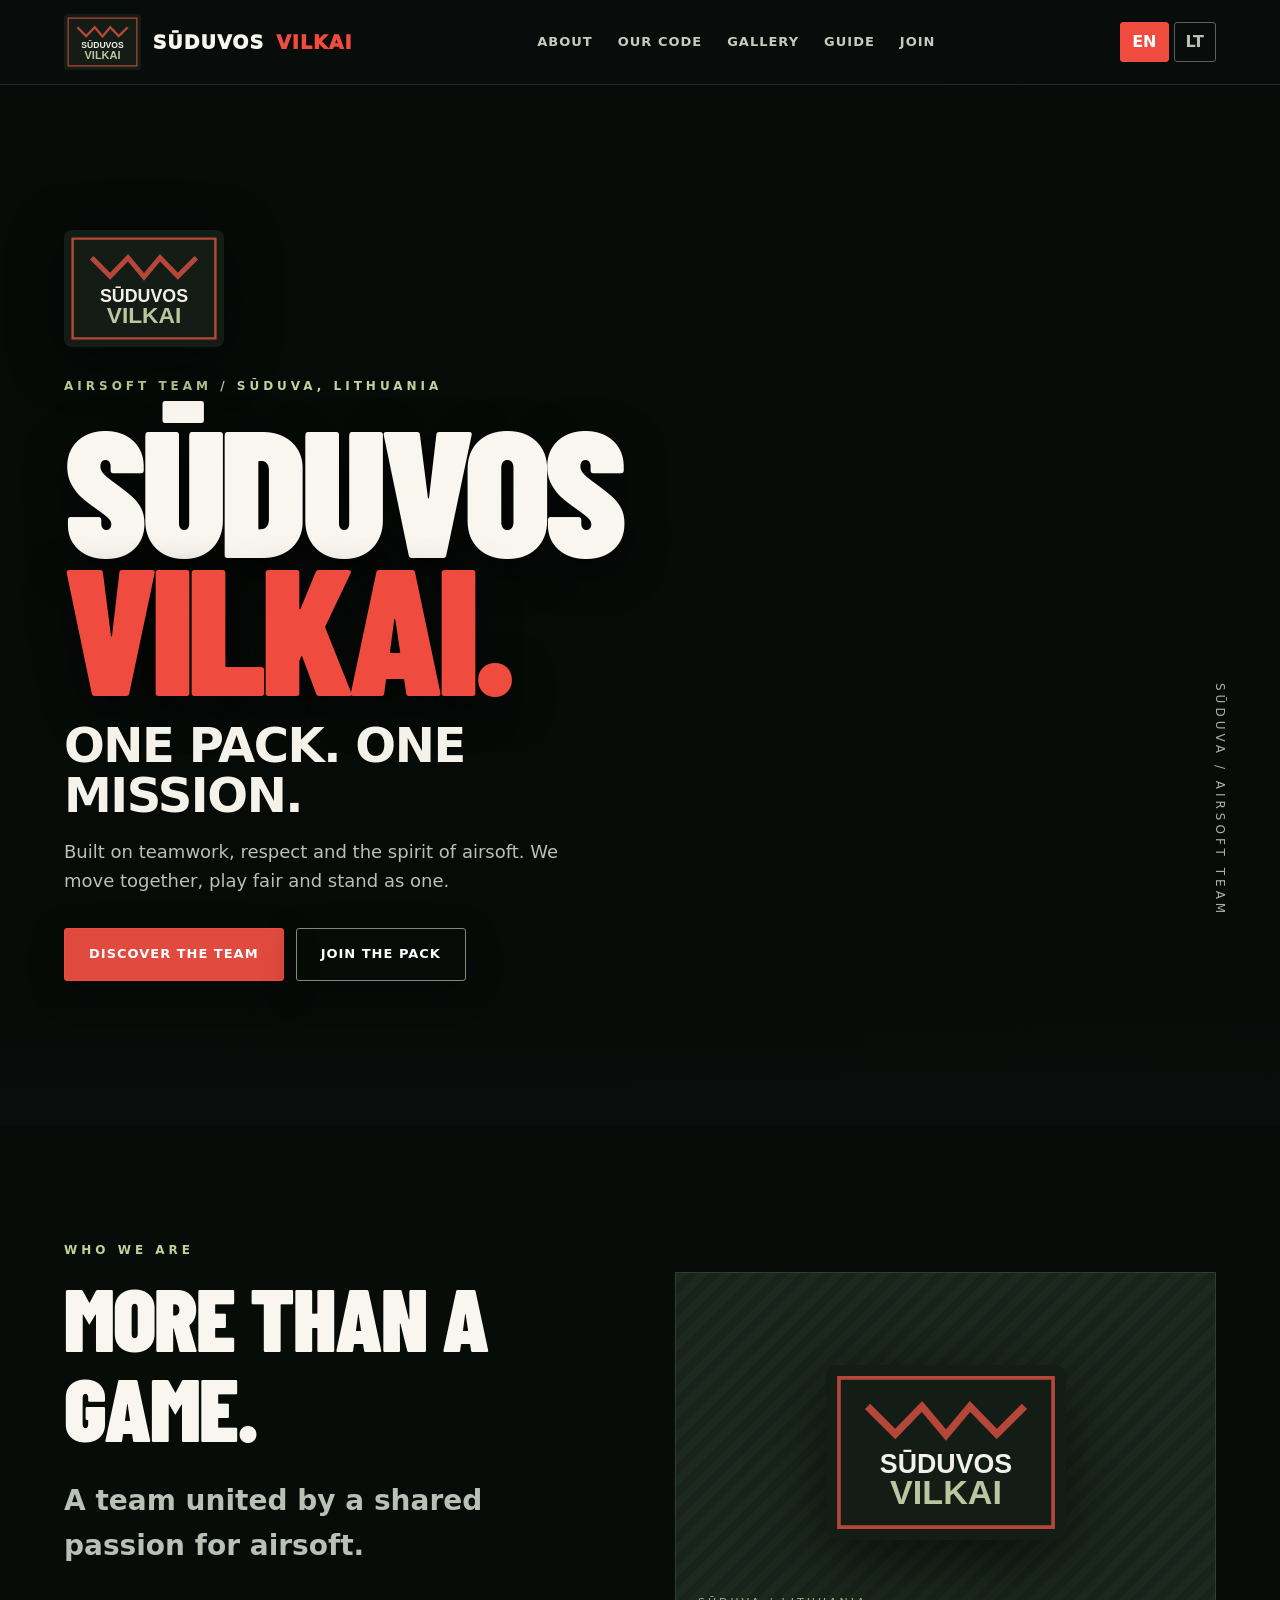
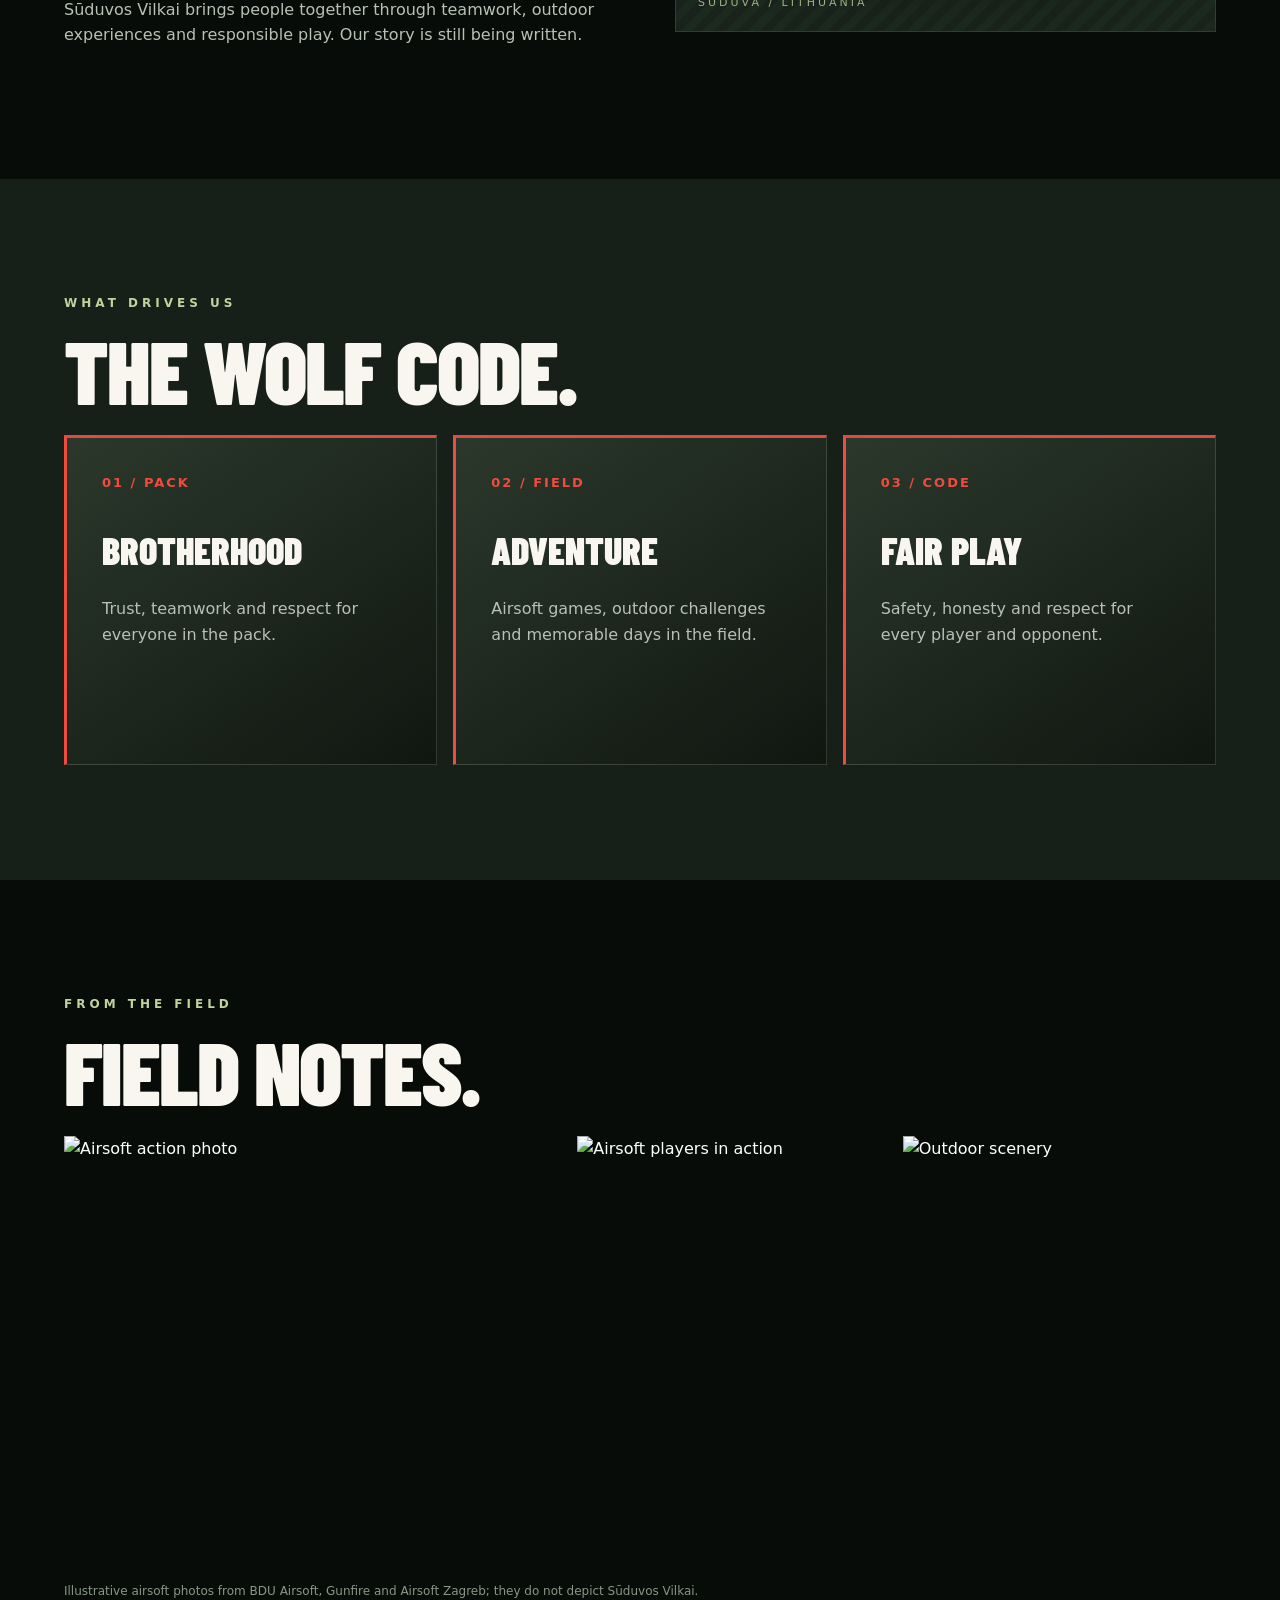
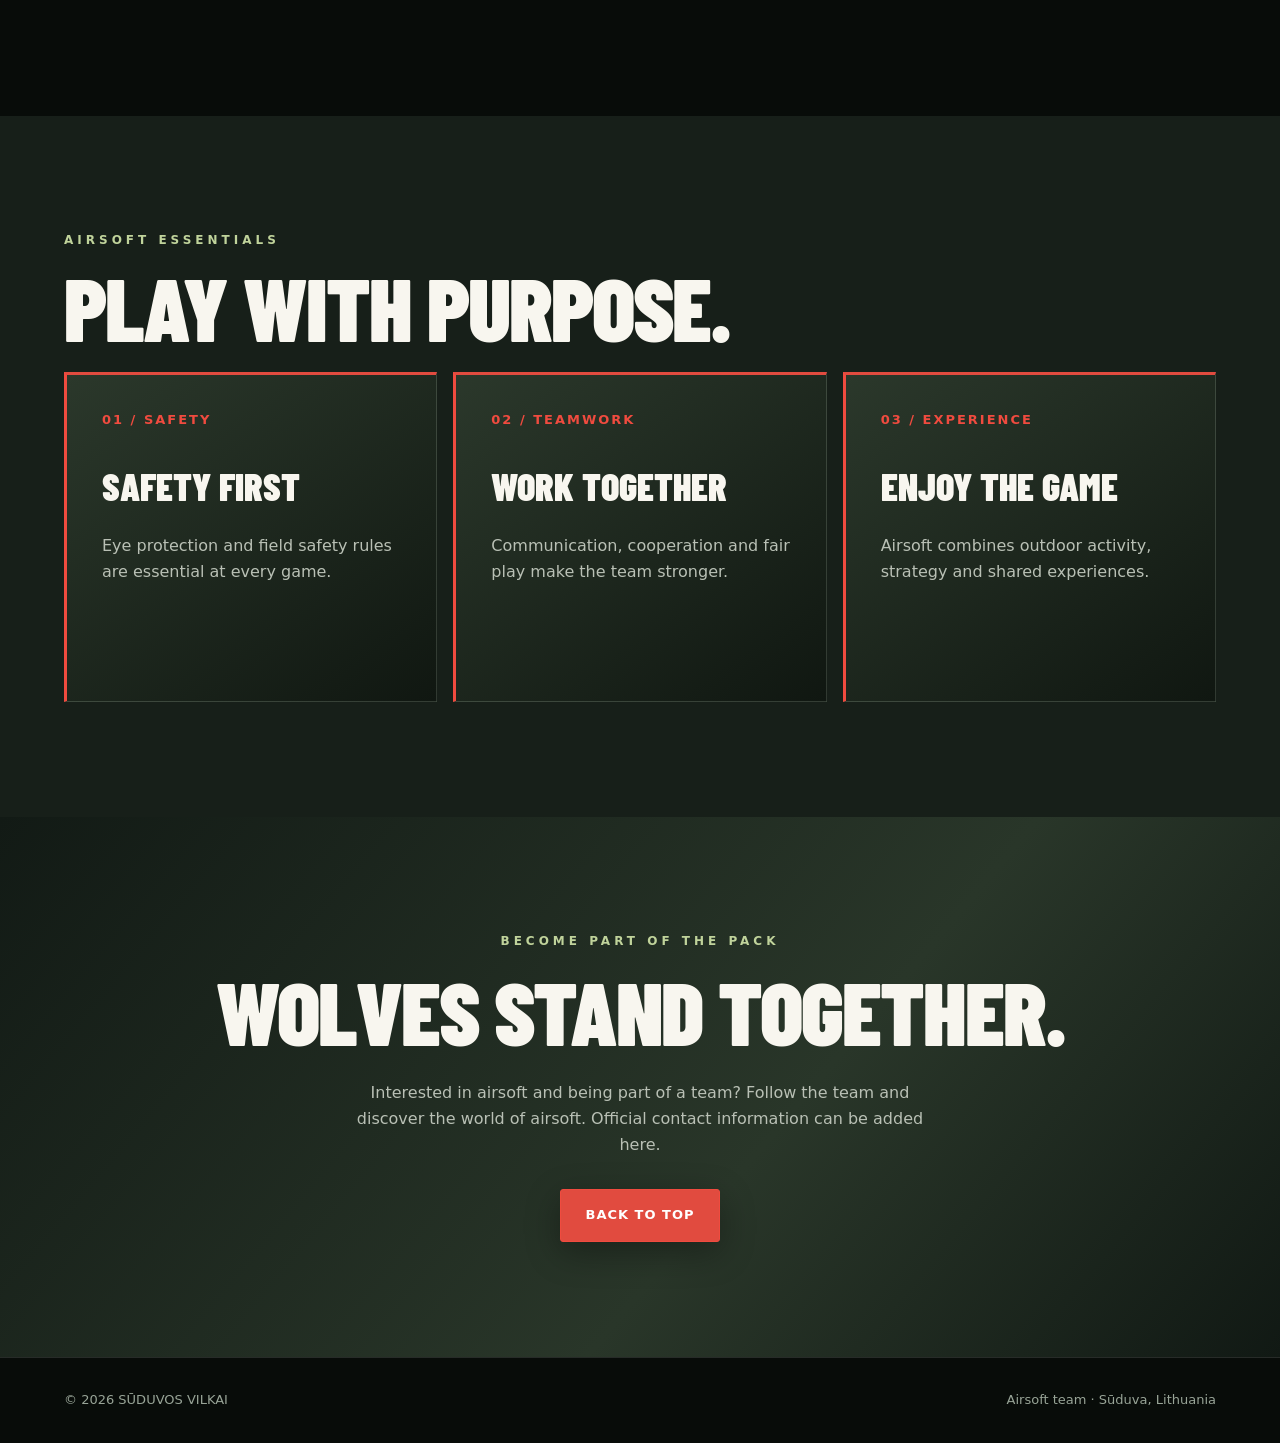
==== commit 41a84a09: "Replace crude invented wolf emblem with consistent clean team wordmark" ====
--- a/airsoft/index.html
+++ b/airsoft/index.html
@@ -5,10 +5,10 @@
 @import url('https://fonts.googleapis.com/css2?family=Barlow+Condensed:wght@600;700;800;900&display=swap');
 body{background:#080c09}.hero{min-height:100svh;background:linear-gradient(90deg,#070b08 0%,#070b08eb 35%,#070b0877 100%),url('https://www.bdu-airsoft.fr/cdn/shop/articles/1764235641791_image_1764235641691-8898149.png?v=1765989212') center/cover}.hero .wrap{padding:145px 0}.hero h1,h1,h2,.card h3{font-family:'Barlow Condensed',Impact,Arial,sans-serif;font-weight:900;text-transform:uppercase}.hero h1{font-size:clamp(95px,14vw,185px);line-height:.77;letter-spacing:-.035em;text-shadow:0 12px 40px #0009}.hero .lead{font-size:clamp(26px,4vw,48px);line-height:1.05;text-transform:uppercase;max-width:650px}.hero .sub{max-width:520px;font-size:18px}.hero-mark{width:160px}.section h2{font-size:clamp(55px,7vw,92px)}.section{padding:115px 0}.card{min-height:330px;background:linear-gradient(145deg,#2b382b,#101711);border-top:3px solid #e14b3f}.card h3{font-size:38px}.gallery img{height:430px;filter:contrast(1.15) saturate(.75)}.btn{background:#e14b3f;color:#fff;font-weight:900;letter-spacing:1px}.btn:hover{filter:brightness(1.18)}.hero:before{content:'SŪDUVA / AIRSOFT TEAM';position:absolute;right:4%;bottom:20%;writing-mode:vertical-rl;letter-spacing:4px;color:#ffffffaa;font-size:12px;z-index:2}@media(max-width:850px){.hero{min-height:790px}.hero h1{font-size:clamp(75px,16vw,130px)}.hero .wrap{padding:150px 0 100px}.gallery img{height:270px}.section{padding:70px 0}.hero:before{display:none}}
 </style></head><body>
-<header><div class="wrap nav"><a class="brand" href="#home"><img src="data:image/svg+xml,%3Csvg%20xmlns%3D%22http%3A%2F%2Fwww.w3.org%2F2000%2Fsvg%22%20viewBox%3D%220%200%20240%20280%22%3E%3Cpath%20d%3D%22M15%2012H225V165Q213%20223%20120%20268Q27%20223%2015%20165Z%22%20fill%3D%22%23657447%22%20stroke%3D%22%23101510%22%20stroke-width%3D%2212%22%2F%3E%3Cpath%20d%3D%22M30%2027H210V160Q198%20209%20120%20250Q42%20209%2030%20160Z%22%20fill%3D%22none%22%20stroke%3D%22%23171d15%22%20stroke-width%3D%225%22%2F%3E%3Cg%20fill%3D%22%23b52d2d%22%20stroke%3D%22%23171715%22%20stroke-width%3D%224%22%3E%3Cpath%20d%3D%22M44%2074L57%2039L79%2058L105%2066L112%20103L96%20129L74%20141L83%20120L61%20116L48%2096Z%22%2F%3E%3Cpath%20d%3D%22M196%2074L183%2039L161%2058L135%2066L128%20103L144%20129L166%20141L157%20120L179%20116L192%2096Z%22%2F%3E%3C%2Fg%3E%3Cg%20fill%3D%22%23111811%22%3E%3Cpath%20d%3D%22M57%2091L83%2095L76%20102Z%22%2F%3E%3Cpath%20d%3D%22M183%2091L157%2095L164%20102Z%22%2F%3E%3C%2Fg%3E%3Ctext%20x%3D%22120%22%20y%3D%22179%22%20text-anchor%3D%22middle%22%20font-family%3D%22Arial%2Csans-serif%22%20font-size%3D%2222%22%20font-weight%3D%22900%22%20fill%3D%22%23111811%22%3ES%C5%AADUVOS%3C%2Ftext%3E%3Ctext%20x%3D%22120%22%20y%3D%22207%22%20text-anchor%3D%22middle%22%20font-family%3D%22Arial%2Csans-serif%22%20font-size%3D%2227%22%20font-weight%3D%22900%22%20fill%3D%22%23111811%22%3EVILKAI%3C%2Ftext%3E%3C%2Fsvg%3E" alt="Sūduvos Vilkai emblem">SŪDUVOS <em>VILKAI</em></a><nav><a href="#about" data-i="navAbout"></a><a href="#values" data-i="navValues"></a><a href="#gallery" data-i="navGallery"></a><a href="#faq" data-i="navFaq"></a><a href="#join" data-i="navJoin"></a></nav><div class="langs"><button id="en" onclick="setLang('en')">EN</button><button id="lt" onclick="setLang('lt')">LT</button></div></div></header>
-<main><div class="hero" id="home"><div class="wrap"><img class="hero-mark" src="data:image/svg+xml,%3Csvg%20xmlns%3D%22http%3A%2F%2Fwww.w3.org%2F2000%2Fsvg%22%20viewBox%3D%220%200%20240%20280%22%3E%3Cpath%20d%3D%22M15%2012H225V165Q213%20223%20120%20268Q27%20223%2015%20165Z%22%20fill%3D%22%23657447%22%20stroke%3D%22%23101510%22%20stroke-width%3D%2212%22%2F%3E%3Cpath%20d%3D%22M30%2027H210V160Q198%20209%20120%20250Q42%20209%2030%20160Z%22%20fill%3D%22none%22%20stroke%3D%22%23171d15%22%20stroke-width%3D%225%22%2F%3E%3Cg%20fill%3D%22%23b52d2d%22%20stroke%3D%22%23171715%22%20stroke-width%3D%224%22%3E%3Cpath%20d%3D%22M44%2074L57%2039L79%2058L105%2066L112%20103L96%20129L74%20141L83%20120L61%20116L48%2096Z%22%2F%3E%3Cpath%20d%3D%22M196%2074L183%2039L161%2058L135%2066L128%20103L144%20129L166%20141L157%20120L179%20116L192%2096Z%22%2F%3E%3C%2Fg%3E%3Cg%20fill%3D%22%23111811%22%3E%3Cpath%20d%3D%22M57%2091L83%2095L76%20102Z%22%2F%3E%3Cpath%20d%3D%22M183%2091L157%2095L164%20102Z%22%2F%3E%3C%2Fg%3E%3Ctext%20x%3D%22120%22%20y%3D%22179%22%20text-anchor%3D%22middle%22%20font-family%3D%22Arial%2Csans-serif%22%20font-size%3D%2222%22%20font-weight%3D%22900%22%20fill%3D%22%23111811%22%3ES%C5%AADUVOS%3C%2Ftext%3E%3Ctext%20x%3D%22120%22%20y%3D%22207%22%20text-anchor%3D%22middle%22%20font-family%3D%22Arial%2Csans-serif%22%20font-size%3D%2227%22%20font-weight%3D%22900%22%20fill%3D%22%23111811%22%3EVILKAI%3C%2Ftext%3E%3C%2Fsvg%3E" alt="Sūduvos Vilkai shield"><div class="tag" data-i="eyebrow"></div><h1>SŪDUVOS<br><span>VILKAI.</span></h1><div class="lead" data-i="heroLead"></div><p class="sub" data-i="heroText"></p><div class="actions"><a class="btn" href="#about" data-i="discover"></a><a class="btn secondary" href="#join" data-i="joinUs"></a></div></div></div>
-<section class="section" id="about"><div class="wrap intro"><div><div class="tag" data-i="aboutTag"></div><h2 data-i="aboutTitle"></h2><p class="lead" data-i="aboutLead"></p><p data-i="aboutText"></p></div><div class="intro-visual"><img src="data:image/svg+xml,%3Csvg%20xmlns%3D%22http%3A%2F%2Fwww.w3.org%2F2000%2Fsvg%22%20viewBox%3D%220%200%20240%20280%22%3E%3Cpath%20d%3D%22M15%2012H225V165Q213%20223%20120%20268Q27%20223%2015%20165Z%22%20fill%3D%22%23657447%22%20stroke%3D%22%23101510%22%20stroke-width%3D%2212%22%2F%3E%3Cpath%20d%3D%22M30%2027H210V160Q198%20209%20120%20250Q42%20209%2030%20160Z%22%20fill%3D%22none%22%20stroke%3D%22%23171d15%22%20stroke-width%3D%225%22%2F%3E%3Cg%20fill%3D%22%23b52d2d%22%20stroke%3D%22%23171715%22%20stroke-width%3D%224%22%3E%3Cpath%20d%3D%22M44%2074L57%2039L79%2058L105%2066L112%20103L96%20129L74%20141L83%20120L61%20116L48%2096Z%22%2F%3E%3Cpath%20d%3D%22M196%2074L183%2039L161%2058L135%2066L128%20103L144%20129L166%20141L157%20120L179%20116L192%2096Z%22%2F%3E%3C%2Fg%3E%3Cg%20fill%3D%22%23111811%22%3E%3Cpath%20d%3D%22M57%2091L83%2095L76%20102Z%22%2F%3E%3Cpath%20d%3D%22M183%2091L157%2095L164%20102Z%22%2F%3E%3C%2Fg%3E%3Ctext%20x%3D%22120%22%20y%3D%22179%22%20text-anchor%3D%22middle%22%20font-family%3D%22Arial%2Csans-serif%22%20font-size%3D%2222%22%20font-weight%3D%22900%22%20fill%3D%22%23111811%22%3ES%C5%AADUVOS%3C%2Ftext%3E%3Ctext%20x%3D%22120%22%20y%3D%22207%22%20text-anchor%3D%22middle%22%20font-family%3D%22Arial%2Csans-serif%22%20font-size%3D%2227%22%20font-weight%3D%22900%22%20fill%3D%22%23111811%22%3EVILKAI%3C%2Ftext%3E%3C%2Fsvg%3E" alt="Sūduvos Vilkai emblem"></div></div></section>
+<header><div class="wrap nav"><a class="brand" href="#home"><img src="data:image/svg+xml,%3Csvg%20xmlns%3D%22http%3A%2F%2Fwww.w3.org%2F2000%2Fsvg%22%20viewBox%3D%220%200%20260%20190%22%3E%3Crect%20width%3D%22260%22%20height%3D%22190%22%20rx%3D%2212%22%20fill%3D%22%23141c16%22%2F%3E%3Cpath%20d%3D%22M14%2014H246V176H14Z%22%20fill%3D%22none%22%20stroke%3D%22%23b5473a%22%20stroke-width%3D%224%22%2F%3E%3Cpath%20d%3D%22M45%2045L75%2075L104%2045L130%2076L156%2045L185%2075L215%2045%22%20fill%3D%22none%22%20stroke%3D%22%23b5473a%22%20stroke-width%3D%228%22%2F%3E%3Ctext%20x%3D%22130%22%20y%3D%22117%22%20fill%3D%22%23f3f0e8%22%20text-anchor%3D%22middle%22%20font-family%3D%22Arial%2Csans-serif%22%20font-weight%3D%22900%22%20font-size%3D%2229%22%3ES%C5%AADUVOS%3C%2Ftext%3E%3Ctext%20x%3D%22130%22%20y%3D%22151%22%20fill%3D%22%23b9c79f%22%20text-anchor%3D%22middle%22%20font-family%3D%22Arial%2Csans-serif%22%20font-weight%3D%22900%22%20font-size%3D%2237%22%3EVILKAI%3C%2Ftext%3E%3C%2Fsvg%3E" alt="Sūduvos Vilkai emblem">SŪDUVOS <em>VILKAI</em></a><nav><a href="#about" data-i="navAbout"></a><a href="#values" data-i="navValues"></a><a href="#gallery" data-i="navGallery"></a><a href="#faq" data-i="navFaq"></a><a href="#join" data-i="navJoin"></a></nav><div class="langs"><button id="en" onclick="setLang('en')">EN</button><button id="lt" onclick="setLang('lt')">LT</button></div></div></header>
+<main><div class="hero" id="home"><div class="wrap"><img class="hero-mark" src="data:image/svg+xml,%3Csvg%20xmlns%3D%22http%3A%2F%2Fwww.w3.org%2F2000%2Fsvg%22%20viewBox%3D%220%200%20260%20190%22%3E%3Crect%20width%3D%22260%22%20height%3D%22190%22%20rx%3D%2212%22%20fill%3D%22%23141c16%22%2F%3E%3Cpath%20d%3D%22M14%2014H246V176H14Z%22%20fill%3D%22none%22%20stroke%3D%22%23b5473a%22%20stroke-width%3D%224%22%2F%3E%3Cpath%20d%3D%22M45%2045L75%2075L104%2045L130%2076L156%2045L185%2075L215%2045%22%20fill%3D%22none%22%20stroke%3D%22%23b5473a%22%20stroke-width%3D%228%22%2F%3E%3Ctext%20x%3D%22130%22%20y%3D%22117%22%20fill%3D%22%23f3f0e8%22%20text-anchor%3D%22middle%22%20font-family%3D%22Arial%2Csans-serif%22%20font-weight%3D%22900%22%20font-size%3D%2229%22%3ES%C5%AADUVOS%3C%2Ftext%3E%3Ctext%20x%3D%22130%22%20y%3D%22151%22%20fill%3D%22%23b9c79f%22%20text-anchor%3D%22middle%22%20font-family%3D%22Arial%2Csans-serif%22%20font-weight%3D%22900%22%20font-size%3D%2237%22%3EVILKAI%3C%2Ftext%3E%3C%2Fsvg%3E" alt="Sūduvos Vilkai shield"><div class="tag" data-i="eyebrow"></div><h1>SŪDUVOS<br><span>VILKAI.</span></h1><div class="lead" data-i="heroLead"></div><p class="sub" data-i="heroText"></p><div class="actions"><a class="btn" href="#about" data-i="discover"></a><a class="btn secondary" href="#join" data-i="joinUs"></a></div></div></div>
+<section class="section" id="about"><div class="wrap intro"><div><div class="tag" data-i="aboutTag"></div><h2 data-i="aboutTitle"></h2><p class="lead" data-i="aboutLead"></p><p data-i="aboutText"></p></div><div class="intro-visual"><img src="data:image/svg+xml,%3Csvg%20xmlns%3D%22http%3A%2F%2Fwww.w3.org%2F2000%2Fsvg%22%20viewBox%3D%220%200%20260%20190%22%3E%3Crect%20width%3D%22260%22%20height%3D%22190%22%20rx%3D%2212%22%20fill%3D%22%23141c16%22%2F%3E%3Cpath%20d%3D%22M14%2014H246V176H14Z%22%20fill%3D%22none%22%20stroke%3D%22%23b5473a%22%20stroke-width%3D%224%22%2F%3E%3Cpath%20d%3D%22M45%2045L75%2075L104%2045L130%2076L156%2045L185%2075L215%2045%22%20fill%3D%22none%22%20stroke%3D%22%23b5473a%22%20stroke-width%3D%228%22%2F%3E%3Ctext%20x%3D%22130%22%20y%3D%22117%22%20fill%3D%22%23f3f0e8%22%20text-anchor%3D%22middle%22%20font-family%3D%22Arial%2Csans-serif%22%20font-weight%3D%22900%22%20font-size%3D%2229%22%3ES%C5%AADUVOS%3C%2Ftext%3E%3Ctext%20x%3D%22130%22%20y%3D%22151%22%20fill%3D%22%23b9c79f%22%20text-anchor%3D%22middle%22%20font-family%3D%22Arial%2Csans-serif%22%20font-weight%3D%22900%22%20font-size%3D%2237%22%3EVILKAI%3C%2Ftext%3E%3C%2Fsvg%3E" alt="Sūduvos Vilkai emblem"></div></div></section>
 <section class="section dark" id="values"><div class="wrap"><div class="tag" data-i="valuesTag"></div><h2 data-i="valuesTitle"></h2><div class="cards"><article class="card"><div class="number">01 / PACK</div><h3 data-i="v1"></h3><p data-i="v1Text"></p></article><article class="card"><div class="number">02 / FIELD</div><h3 data-i="v2"></h3><p data-i="v2Text"></p></article><article class="card"><div class="number">03 / CODE</div><h3 data-i="v3"></h3><p data-i="v3Text"></p></article></div></div></section>
-<section class="section" id="gallery"><div class="wrap"><div class="tag" data-i="galleryTag"></div><h2 data-i="galleryTitle"></h2><div class="gallery"><img loading="lazy" src="https://www.bdu-airsoft.fr/cdn/shop/articles/1764235641791_image_1764235641691-8898149.png?v=1765989212" alt="Forest landscape"><img loading="lazy" src="https://gunfire.com/data/include/cms/BLOG-GUNFIRE/Airsoft-Ketkovice/gracze-we-mgle.webp" alt="Woodland"><img loading="lazy" src="https://www.airsoft-zagreb.com/assets/images/gallery/retreat_new.jpg" alt="Outdoor scenery"></div><div class="fine" data-i="galleryNote"></div></div></section>
+<section class="section" id="gallery"><div class="wrap"><div class="tag" data-i="galleryTag"></div><h2 data-i="galleryTitle"></h2><div class="gallery"><img loading="lazy" src="https://www.bdu-airsoft.fr/cdn/shop/articles/1764235641791_image_1764235641691-8898149.png?v=1765989212" alt="Airsoft action photo"><img loading="lazy" src="https://gunfire.com/data/include/cms/BLOG-GUNFIRE/Airsoft-Ketkovice/gracze-we-mgle.webp" alt="Airsoft players in action"><img loading="lazy" src="https://www.airsoft-zagreb.com/assets/images/gallery/retreat_new.jpg" alt="Outdoor scenery"></div><div class="fine" data-i="galleryNote"></div></div></section>
 <section class="section dark" id="faq"><div class="wrap"><div class="tag" data-i="faqTag"></div><h2 data-i="faqTitle"></h2><div class="cards"><article class="card"><div class="number">01 / SAFETY</div><h3 data-i="f1"></h3><p data-i="f1t"></p></article><article class="card"><div class="number">02 / TEAMWORK</div><h3 data-i="f2"></h3><p data-i="f2t"></p></article><article class="card"><div class="number">03 / EXPERIENCE</div><h3 data-i="f3"></h3><p data-i="f3t"></p></article></div></div></section><section class="section join" id="join"><div class="wrap"><div class="tag" data-i="joinTag"></div><h2 data-i="joinTitle"></h2><p data-i="joinText"></p><div class="actions"><a class="btn" href="#home" data-i="back"></a></div></div></section></main><footer class="footer"><div class="wrap"><span>© 2026 SŪDUVOS VILKAI</span><span data-i="footer"></span></div></footer>
 <script>const dict={en:{navAbout:"About",navValues:"Our code",navGallery:"Gallery",navJoin:"Join",navFaq:"Guide",faqTag:"AIRSOFT ESSENTIALS",faqTitle:"PLAY WITH PURPOSE.",f1:"Safety first",f1t:"Eye protection and field safety rules are essential at every game.",f2:"Work together",f2t:"Communication, cooperation and fair play make the team stronger.",f3:"Enjoy the game",f3t:"Airsoft combines outdoor activity, strategy and shared experiences.",eyebrow:"AIRSOFT TEAM / SŪDUVA, LITHUANIA",heroLead:"ONE PACK. ONE MISSION.",heroText:"Built on teamwork, respect and the spirit of airsoft. We move together, play fair and stand as one.",discover:"Discover the team",joinUs:"Join the pack",aboutTag:"WHO WE ARE",aboutTitle:"MORE THAN A GAME.",aboutLead:"A team united by a shared passion for airsoft.",aboutText:"Sūduvos Vilkai brings people together through teamwork, outdoor experiences and responsible play. Our story is still being written.",valuesTag:"WHAT DRIVES US",valuesTitle:"THE WOLF CODE.",v1:"Brotherhood",v1Text:"Trust, teamwork and respect for everyone in the pack.",v2:"Adventure",v2Text:"Airsoft games, outdoor challenges and memorable days in the field.",v3:"Fair play",v3Text:"Safety, honesty and respect for every player and opponent.",galleryTag:"FROM THE FIELD",galleryTitle:"FIELD NOTES.",galleryNote:"Illustrative airsoft photos from BDU Airsoft, Gunfire and Airsoft Zagreb; they do not depict Sūduvos Vilkai.",joinTag:"BECOME PART OF THE PACK",joinTitle:"WOLVES STAND TOGETHER.",joinText:"Interested in airsoft and being part of a team? Follow the team and discover the world of airsoft. Official contact information can be added here.",back:"Back to top",footer:"Airsoft team · Sūduva, Lithuania"},lt:{navAbout:"Apie mus",navValues:"Vertybės",navGallery:"Galerija",navJoin:"Prisijunk",navFaq:"Gidas",faqTag:"AIRSOFTO PAGRINDAI",faqTitle:"ŽAISK ATSAKINGAI.",f1:"Saugumas",f1t:"Akių apsauga ir žaidimo aikštelės saugumo taisyklės yra būtinos.",f2:"Komandinis darbas",f2t:"Bendravimas, bendradarbiavimas ir sąžiningumas stiprina komandą.",f3:"Žaidimo džiaugsmas",f3t:"Airsoftas sujungia aktyvų laisvalaikį, strategiją ir bendras patirtis.",eyebrow:"AIRSOFT KOMANDA / SŪDUVA, LIETUVA",heroLead:"VIENAS BŪRYS. VIENAS TIKSLAS.",heroText:"Mus vienija komandinis darbas, pagarba ir airsofto dvasia. Veikiame kartu, žaidžiame sąžiningai ir laikomės išvien.",discover:"Susipažink su komanda",joinUs:"Prisijunk prie būrio",aboutTag:"KAS MES",aboutTitle:"DAUGIAU NEI ŽAIDIMAS.",aboutLead:"Komanda, kurią vienija aistra airsoftui.",aboutText:"„Sūduvos vilkai“ vienija žmones, kuriems svarbus komandinis darbas, aktyvus laisvalaikis ir atsakingas žaidimas. Mūsų istorija dar tik rašoma.",valuesTag:"KAS MUS VIENIJA",valuesTitle:"VILKŲ KODEKSAS.",v1:"Vienybė",v1Text:"Pasitikėjimas, komandinis darbas ir pagarba kiekvienam būrio nariui.",v2:"Nuotykiai",v2Text:"Airsofto žaidimai, iššūkiai gamtoje ir įsimintinos akimirkos.",v3:"Sąžiningumas",v3Text:"Saugumas, sąžiningas žaidimas ir pagarba kiekvienam dalyviui.",galleryTag:"IŠ ŽAIDIMŲ LAUKO",galleryTitle:"AKIMIRKOS.",galleryNote:"Iliustracinės airsofto nuotraukos iš BDU Airsoft, Gunfire ir Airsoft Zagreb; jose ne „Sūduvos vilkai“.",joinTag:"TAPK BŪRIO DALIMI",joinTitle:"VILKAI LAIKOSI KARTU.",joinText:"Domiesi airsoftu ir komandiniu žaidimu? Susipažink su airsoftu ir komandos veikla. Oficialūs kontaktai čia galės būti pridėti vėliau.",back:"Grįžti į pradžią",footer:"Airsoft komanda · Sūduva, Lietuva"}};function setLang(lang){document.documentElement.lang=lang;document.querySelectorAll('[data-i]').forEach(el=>el.textContent=dict[lang][el.dataset.i]);document.querySelectorAll('.langs button').forEach(el=>{el.classList.toggle('active',el.id===lang);el.setAttribute('aria-pressed',String(el.id===lang))});}setLang('en');</script></body></html>
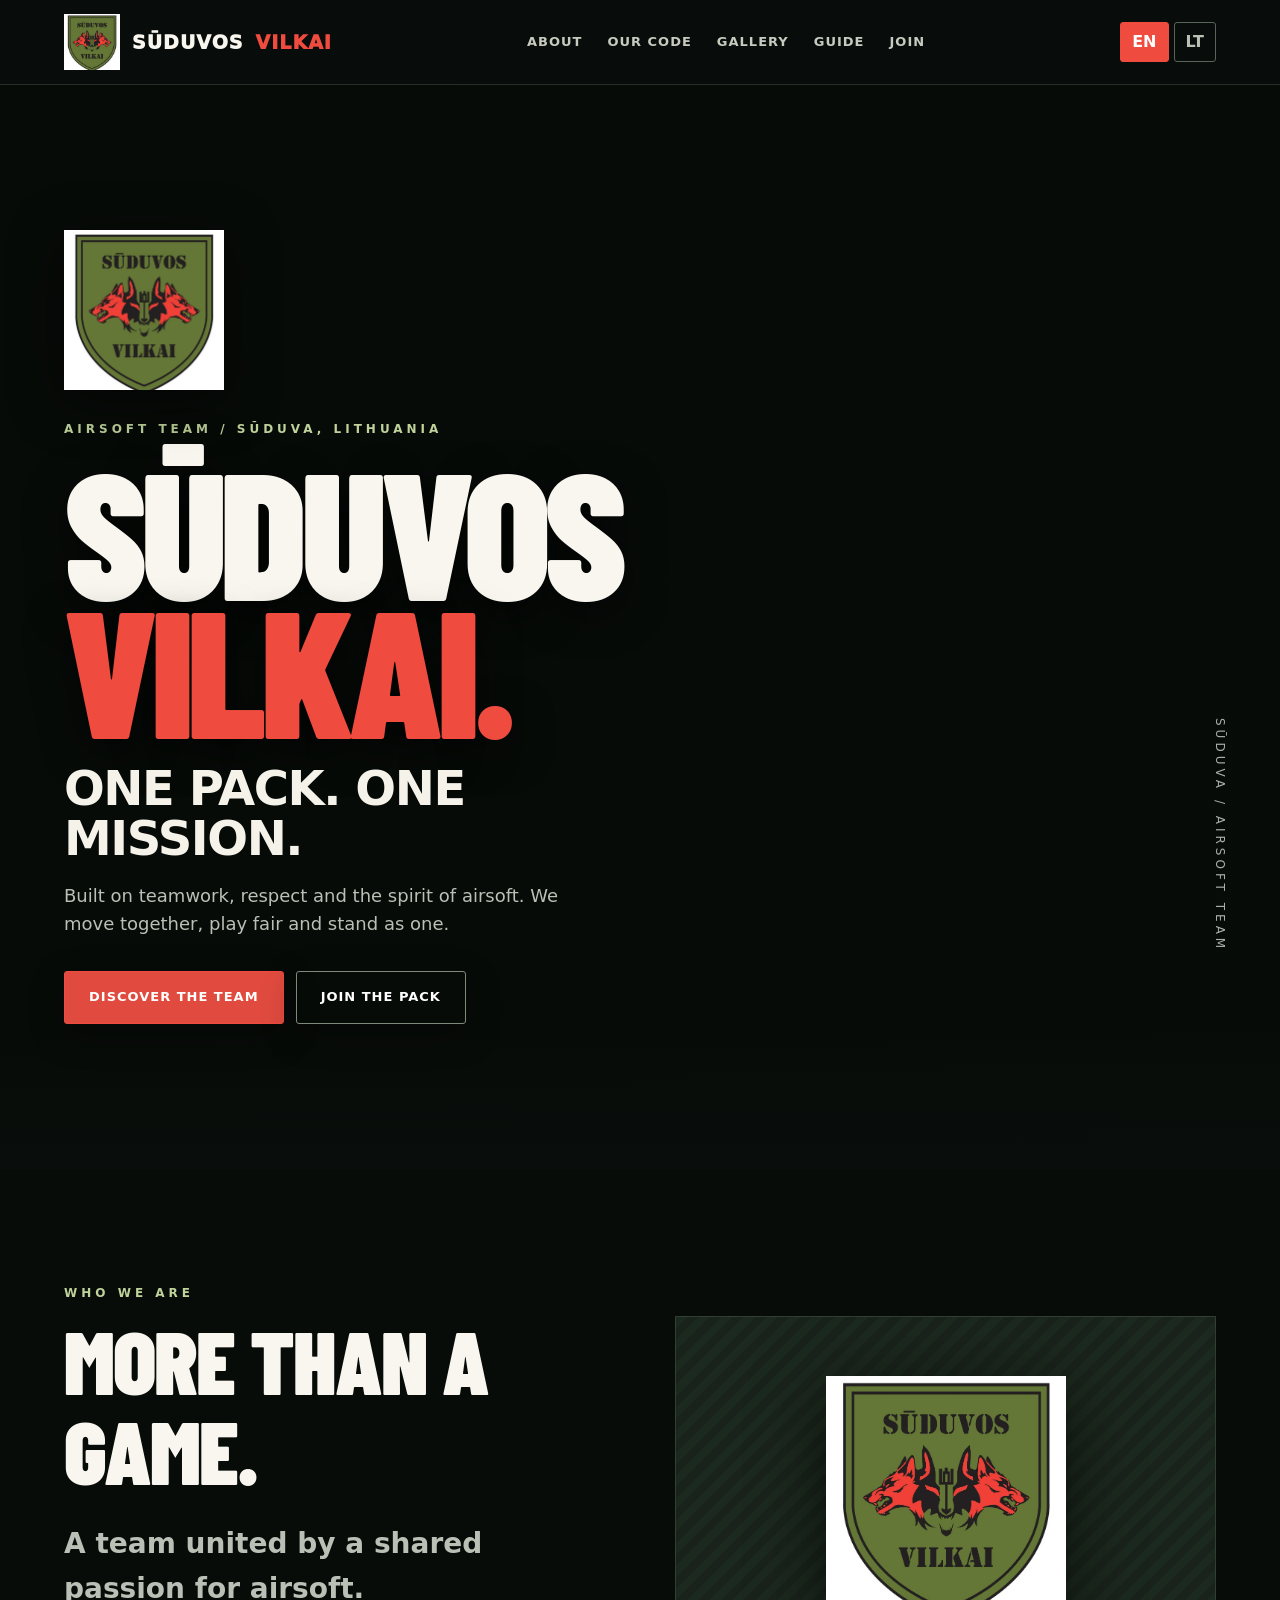
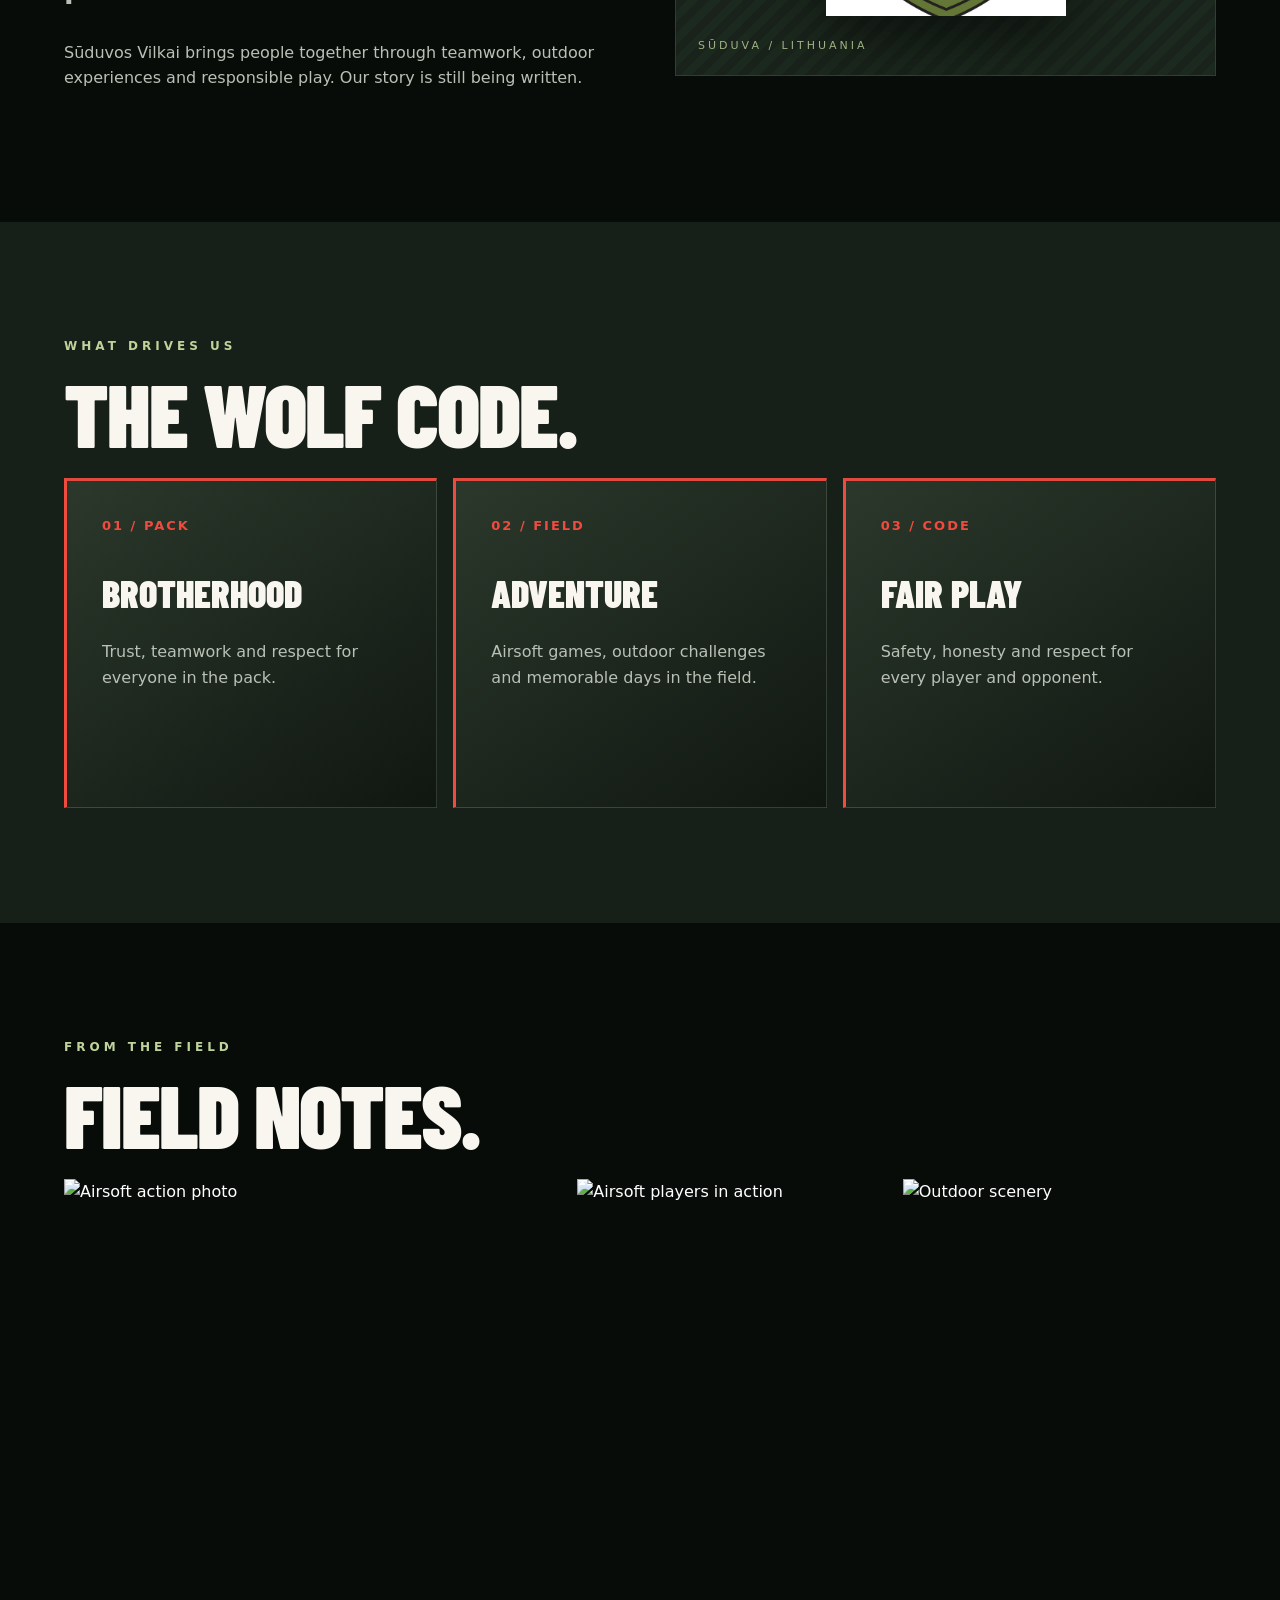
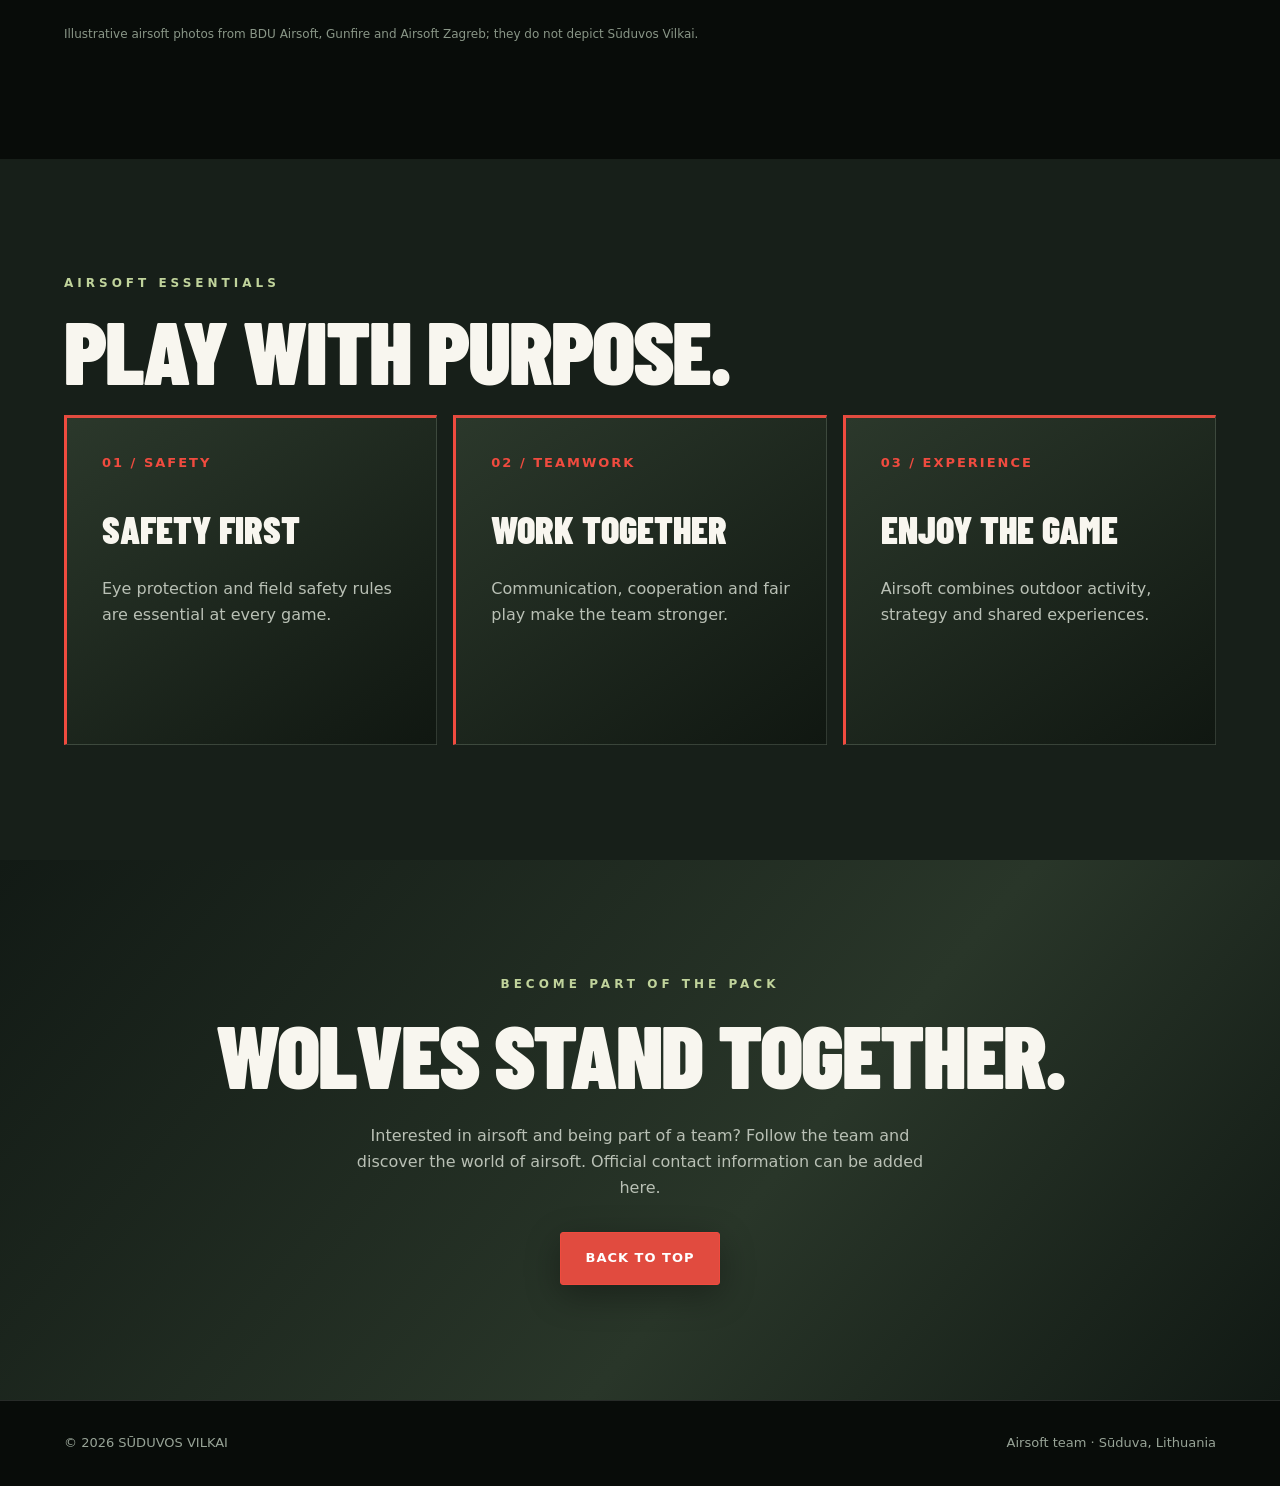
==== commit 28c6848a: "Use original Sūduvos Vilkai logo in all three locations" ====
--- a/airsoft/index.html
+++ b/airsoft/index.html
@@ -5,9 +5,9 @@
 @import url('https://fonts.googleapis.com/css2?family=Barlow+Condensed:wght@600;700;800;900&display=swap');
 body{background:#080c09}.hero{min-height:100svh;background:linear-gradient(90deg,#070b08 0%,#070b08eb 35%,#070b0877 100%),url('https://www.bdu-airsoft.fr/cdn/shop/articles/1764235641791_image_1764235641691-8898149.png?v=1765989212') center/cover}.hero .wrap{padding:145px 0}.hero h1,h1,h2,.card h3{font-family:'Barlow Condensed',Impact,Arial,sans-serif;font-weight:900;text-transform:uppercase}.hero h1{font-size:clamp(95px,14vw,185px);line-height:.77;letter-spacing:-.035em;text-shadow:0 12px 40px #0009}.hero .lead{font-size:clamp(26px,4vw,48px);line-height:1.05;text-transform:uppercase;max-width:650px}.hero .sub{max-width:520px;font-size:18px}.hero-mark{width:160px}.section h2{font-size:clamp(55px,7vw,92px)}.section{padding:115px 0}.card{min-height:330px;background:linear-gradient(145deg,#2b382b,#101711);border-top:3px solid #e14b3f}.card h3{font-size:38px}.gallery img{height:430px;filter:contrast(1.15) saturate(.75)}.btn{background:#e14b3f;color:#fff;font-weight:900;letter-spacing:1px}.btn:hover{filter:brightness(1.18)}.hero:before{content:'SŪDUVA / AIRSOFT TEAM';position:absolute;right:4%;bottom:20%;writing-mode:vertical-rl;letter-spacing:4px;color:#ffffffaa;font-size:12px;z-index:2}@media(max-width:850px){.hero{min-height:790px}.hero h1{font-size:clamp(75px,16vw,130px)}.hero .wrap{padding:150px 0 100px}.gallery img{height:270px}.section{padding:70px 0}.hero:before{display:none}}
 </style></head><body>
-<header><div class="wrap nav"><a class="brand" href="#home"><img src="data:image/svg+xml,%3Csvg%20xmlns%3D%22http%3A%2F%2Fwww.w3.org%2F2000%2Fsvg%22%20viewBox%3D%220%200%20260%20190%22%3E%3Crect%20width%3D%22260%22%20height%3D%22190%22%20rx%3D%2212%22%20fill%3D%22%23141c16%22%2F%3E%3Cpath%20d%3D%22M14%2014H246V176H14Z%22%20fill%3D%22none%22%20stroke%3D%22%23b5473a%22%20stroke-width%3D%224%22%2F%3E%3Cpath%20d%3D%22M45%2045L75%2075L104%2045L130%2076L156%2045L185%2075L215%2045%22%20fill%3D%22none%22%20stroke%3D%22%23b5473a%22%20stroke-width%3D%228%22%2F%3E%3Ctext%20x%3D%22130%22%20y%3D%22117%22%20fill%3D%22%23f3f0e8%22%20text-anchor%3D%22middle%22%20font-family%3D%22Arial%2Csans-serif%22%20font-weight%3D%22900%22%20font-size%3D%2229%22%3ES%C5%AADUVOS%3C%2Ftext%3E%3Ctext%20x%3D%22130%22%20y%3D%22151%22%20fill%3D%22%23b9c79f%22%20text-anchor%3D%22middle%22%20font-family%3D%22Arial%2Csans-serif%22%20font-weight%3D%22900%22%20font-size%3D%2237%22%3EVILKAI%3C%2Ftext%3E%3C%2Fsvg%3E" alt="Sūduvos Vilkai emblem">SŪDUVOS <em>VILKAI</em></a><nav><a href="#about" data-i="navAbout"></a><a href="#values" data-i="navValues"></a><a href="#gallery" data-i="navGallery"></a><a href="#faq" data-i="navFaq"></a><a href="#join" data-i="navJoin"></a></nav><div class="langs"><button id="en" onclick="setLang('en')">EN</button><button id="lt" onclick="setLang('lt')">LT</button></div></div></header>
-<main><div class="hero" id="home"><div class="wrap"><img class="hero-mark" src="data:image/svg+xml,%3Csvg%20xmlns%3D%22http%3A%2F%2Fwww.w3.org%2F2000%2Fsvg%22%20viewBox%3D%220%200%20260%20190%22%3E%3Crect%20width%3D%22260%22%20height%3D%22190%22%20rx%3D%2212%22%20fill%3D%22%23141c16%22%2F%3E%3Cpath%20d%3D%22M14%2014H246V176H14Z%22%20fill%3D%22none%22%20stroke%3D%22%23b5473a%22%20stroke-width%3D%224%22%2F%3E%3Cpath%20d%3D%22M45%2045L75%2075L104%2045L130%2076L156%2045L185%2075L215%2045%22%20fill%3D%22none%22%20stroke%3D%22%23b5473a%22%20stroke-width%3D%228%22%2F%3E%3Ctext%20x%3D%22130%22%20y%3D%22117%22%20fill%3D%22%23f3f0e8%22%20text-anchor%3D%22middle%22%20font-family%3D%22Arial%2Csans-serif%22%20font-weight%3D%22900%22%20font-size%3D%2229%22%3ES%C5%AADUVOS%3C%2Ftext%3E%3Ctext%20x%3D%22130%22%20y%3D%22151%22%20fill%3D%22%23b9c79f%22%20text-anchor%3D%22middle%22%20font-family%3D%22Arial%2Csans-serif%22%20font-weight%3D%22900%22%20font-size%3D%2237%22%3EVILKAI%3C%2Ftext%3E%3C%2Fsvg%3E" alt="Sūduvos Vilkai shield"><div class="tag" data-i="eyebrow"></div><h1>SŪDUVOS<br><span>VILKAI.</span></h1><div class="lead" data-i="heroLead"></div><p class="sub" data-i="heroText"></p><div class="actions"><a class="btn" href="#about" data-i="discover"></a><a class="btn secondary" href="#join" data-i="joinUs"></a></div></div></div>
-<section class="section" id="about"><div class="wrap intro"><div><div class="tag" data-i="aboutTag"></div><h2 data-i="aboutTitle"></h2><p class="lead" data-i="aboutLead"></p><p data-i="aboutText"></p></div><div class="intro-visual"><img src="data:image/svg+xml,%3Csvg%20xmlns%3D%22http%3A%2F%2Fwww.w3.org%2F2000%2Fsvg%22%20viewBox%3D%220%200%20260%20190%22%3E%3Crect%20width%3D%22260%22%20height%3D%22190%22%20rx%3D%2212%22%20fill%3D%22%23141c16%22%2F%3E%3Cpath%20d%3D%22M14%2014H246V176H14Z%22%20fill%3D%22none%22%20stroke%3D%22%23b5473a%22%20stroke-width%3D%224%22%2F%3E%3Cpath%20d%3D%22M45%2045L75%2075L104%2045L130%2076L156%2045L185%2075L215%2045%22%20fill%3D%22none%22%20stroke%3D%22%23b5473a%22%20stroke-width%3D%228%22%2F%3E%3Ctext%20x%3D%22130%22%20y%3D%22117%22%20fill%3D%22%23f3f0e8%22%20text-anchor%3D%22middle%22%20font-family%3D%22Arial%2Csans-serif%22%20font-weight%3D%22900%22%20font-size%3D%2229%22%3ES%C5%AADUVOS%3C%2Ftext%3E%3Ctext%20x%3D%22130%22%20y%3D%22151%22%20fill%3D%22%23b9c79f%22%20text-anchor%3D%22middle%22%20font-family%3D%22Arial%2Csans-serif%22%20font-weight%3D%22900%22%20font-size%3D%2237%22%3EVILKAI%3C%2Ftext%3E%3C%2Fsvg%3E" alt="Sūduvos Vilkai emblem"></div></div></section>
+<header><div class="wrap nav"><a class="brand" href="#home"><img src="FB_IMG_1795602105835.jpg" alt="Sūduvos Vilkai emblem">SŪDUVOS <em>VILKAI</em></a><nav><a href="#about" data-i="navAbout"></a><a href="#values" data-i="navValues"></a><a href="#gallery" data-i="navGallery"></a><a href="#faq" data-i="navFaq"></a><a href="#join" data-i="navJoin"></a></nav><div class="langs"><button id="en" onclick="setLang('en')">EN</button><button id="lt" onclick="setLang('lt')">LT</button></div></div></header>
+<main><div class="hero" id="home"><div class="wrap"><img class="hero-mark" src="FB_IMG_1795602105835.jpg" alt="Sūduvos Vilkai shield"><div class="tag" data-i="eyebrow"></div><h1>SŪDUVOS<br><span>VILKAI.</span></h1><div class="lead" data-i="heroLead"></div><p class="sub" data-i="heroText"></p><div class="actions"><a class="btn" href="#about" data-i="discover"></a><a class="btn secondary" href="#join" data-i="joinUs"></a></div></div></div>
+<section class="section" id="about"><div class="wrap intro"><div><div class="tag" data-i="aboutTag"></div><h2 data-i="aboutTitle"></h2><p class="lead" data-i="aboutLead"></p><p data-i="aboutText"></p></div><div class="intro-visual"><img src="FB_IMG_1795602105835.jpg" alt="Sūduvos Vilkai emblem"></div></div></section>
 <section class="section dark" id="values"><div class="wrap"><div class="tag" data-i="valuesTag"></div><h2 data-i="valuesTitle"></h2><div class="cards"><article class="card"><div class="number">01 / PACK</div><h3 data-i="v1"></h3><p data-i="v1Text"></p></article><article class="card"><div class="number">02 / FIELD</div><h3 data-i="v2"></h3><p data-i="v2Text"></p></article><article class="card"><div class="number">03 / CODE</div><h3 data-i="v3"></h3><p data-i="v3Text"></p></article></div></div></section>
 <section class="section" id="gallery"><div class="wrap"><div class="tag" data-i="galleryTag"></div><h2 data-i="galleryTitle"></h2><div class="gallery"><img loading="lazy" src="https://www.bdu-airsoft.fr/cdn/shop/articles/1764235641791_image_1764235641691-8898149.png?v=1765989212" alt="Airsoft action photo"><img loading="lazy" src="https://gunfire.com/data/include/cms/BLOG-GUNFIRE/Airsoft-Ketkovice/gracze-we-mgle.webp" alt="Airsoft players in action"><img loading="lazy" src="https://www.airsoft-zagreb.com/assets/images/gallery/retreat_new.jpg" alt="Outdoor scenery"></div><div class="fine" data-i="galleryNote"></div></div></section>
 <section class="section dark" id="faq"><div class="wrap"><div class="tag" data-i="faqTag"></div><h2 data-i="faqTitle"></h2><div class="cards"><article class="card"><div class="number">01 / SAFETY</div><h3 data-i="f1"></h3><p data-i="f1t"></p></article><article class="card"><div class="number">02 / TEAMWORK</div><h3 data-i="f2"></h3><p data-i="f2t"></p></article><article class="card"><div class="number">03 / EXPERIENCE</div><h3 data-i="f3"></h3><p data-i="f3t"></p></article></div></div></section><section class="section join" id="join"><div class="wrap"><div class="tag" data-i="joinTag"></div><h2 data-i="joinTitle"></h2><p data-i="joinText"></p><div class="actions"><a class="btn" href="#home" data-i="back"></a></div></div></section></main><footer class="footer"><div class="wrap"><span>© 2026 SŪDUVOS VILKAI</span><span data-i="footer"></span></div></footer>
